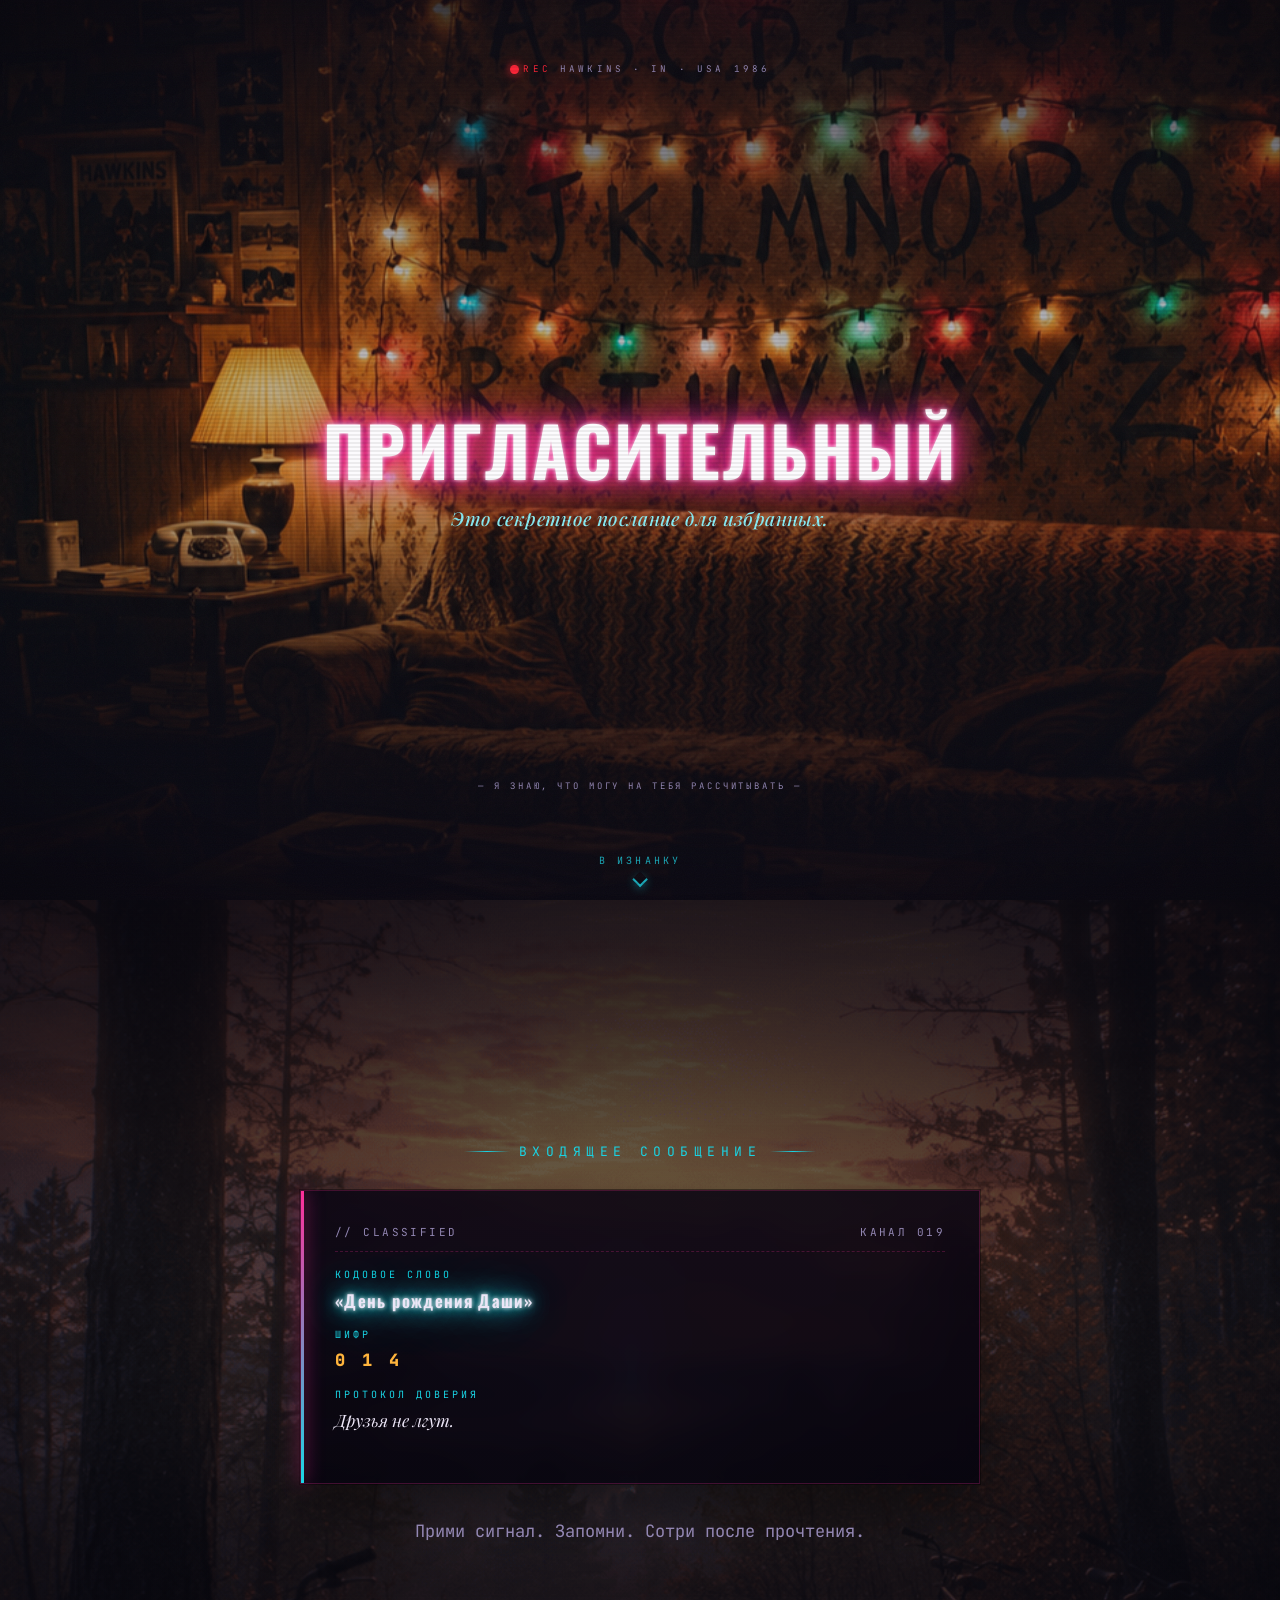
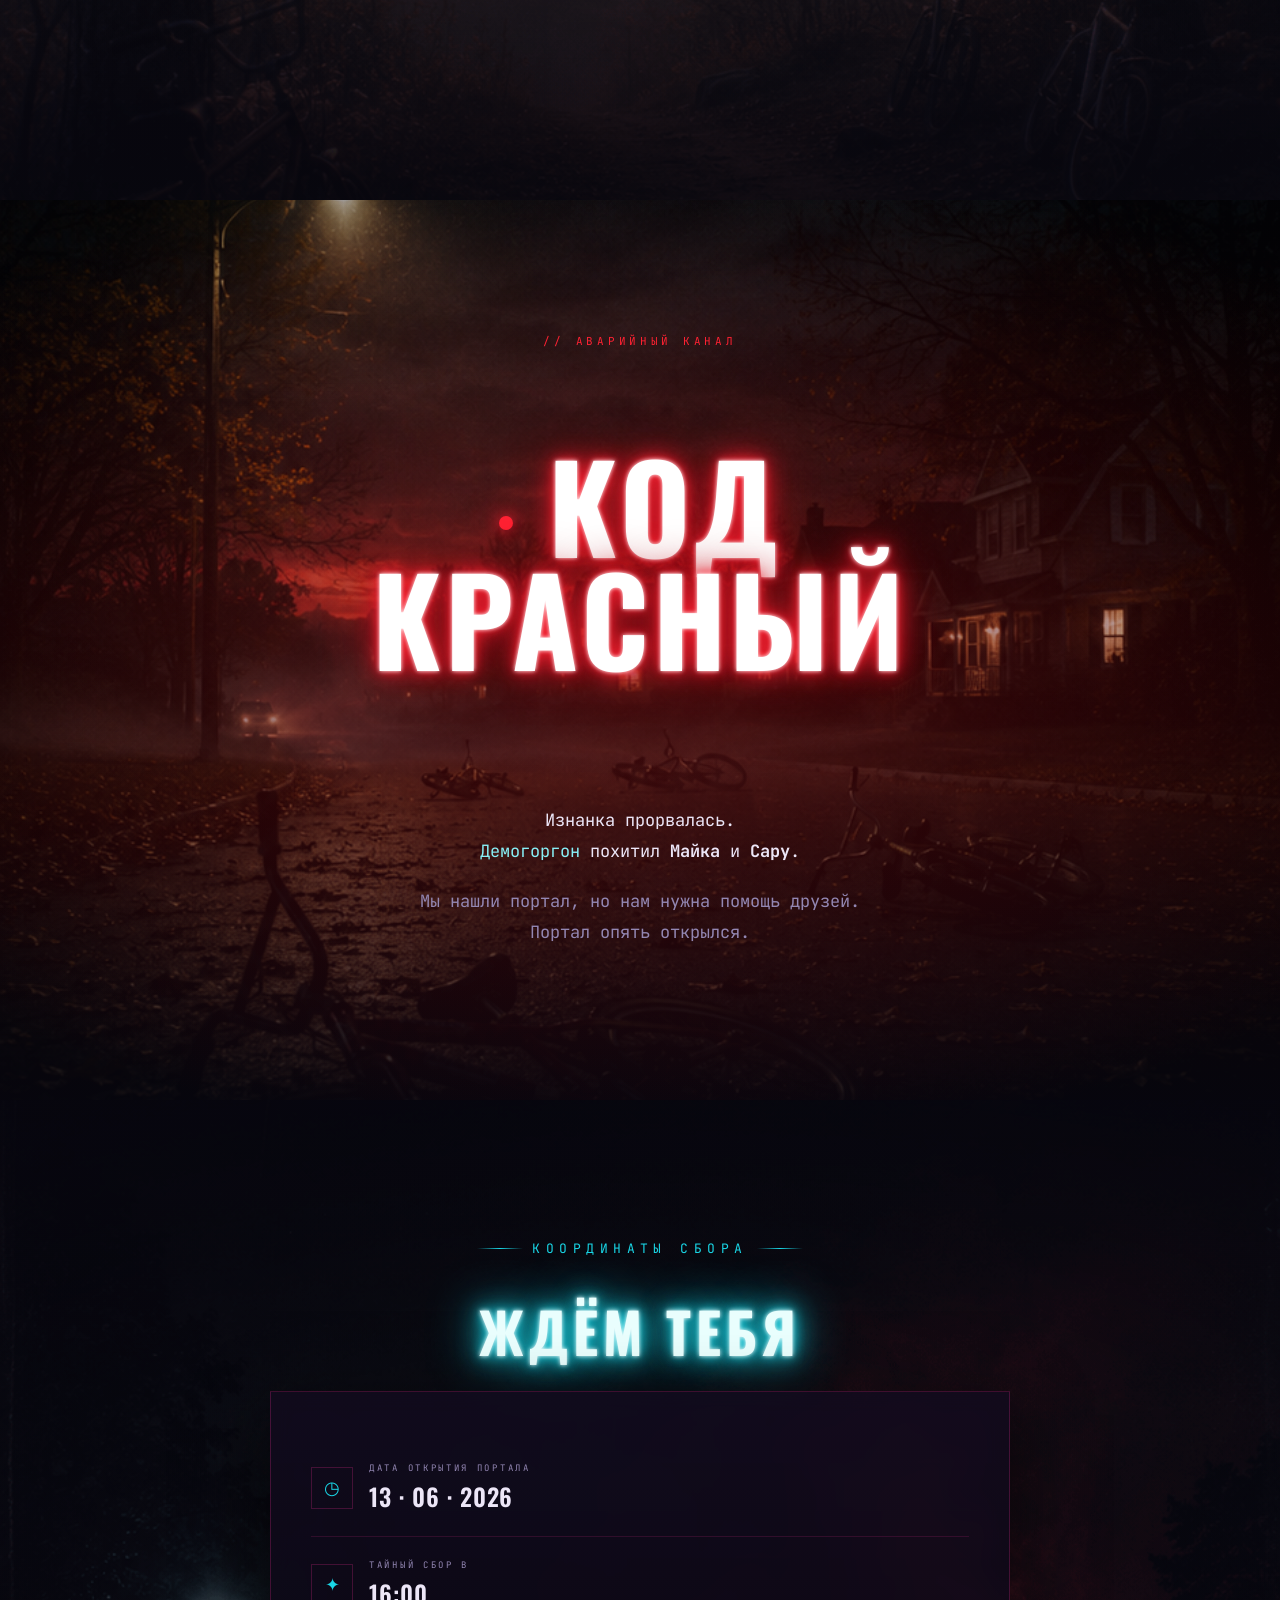
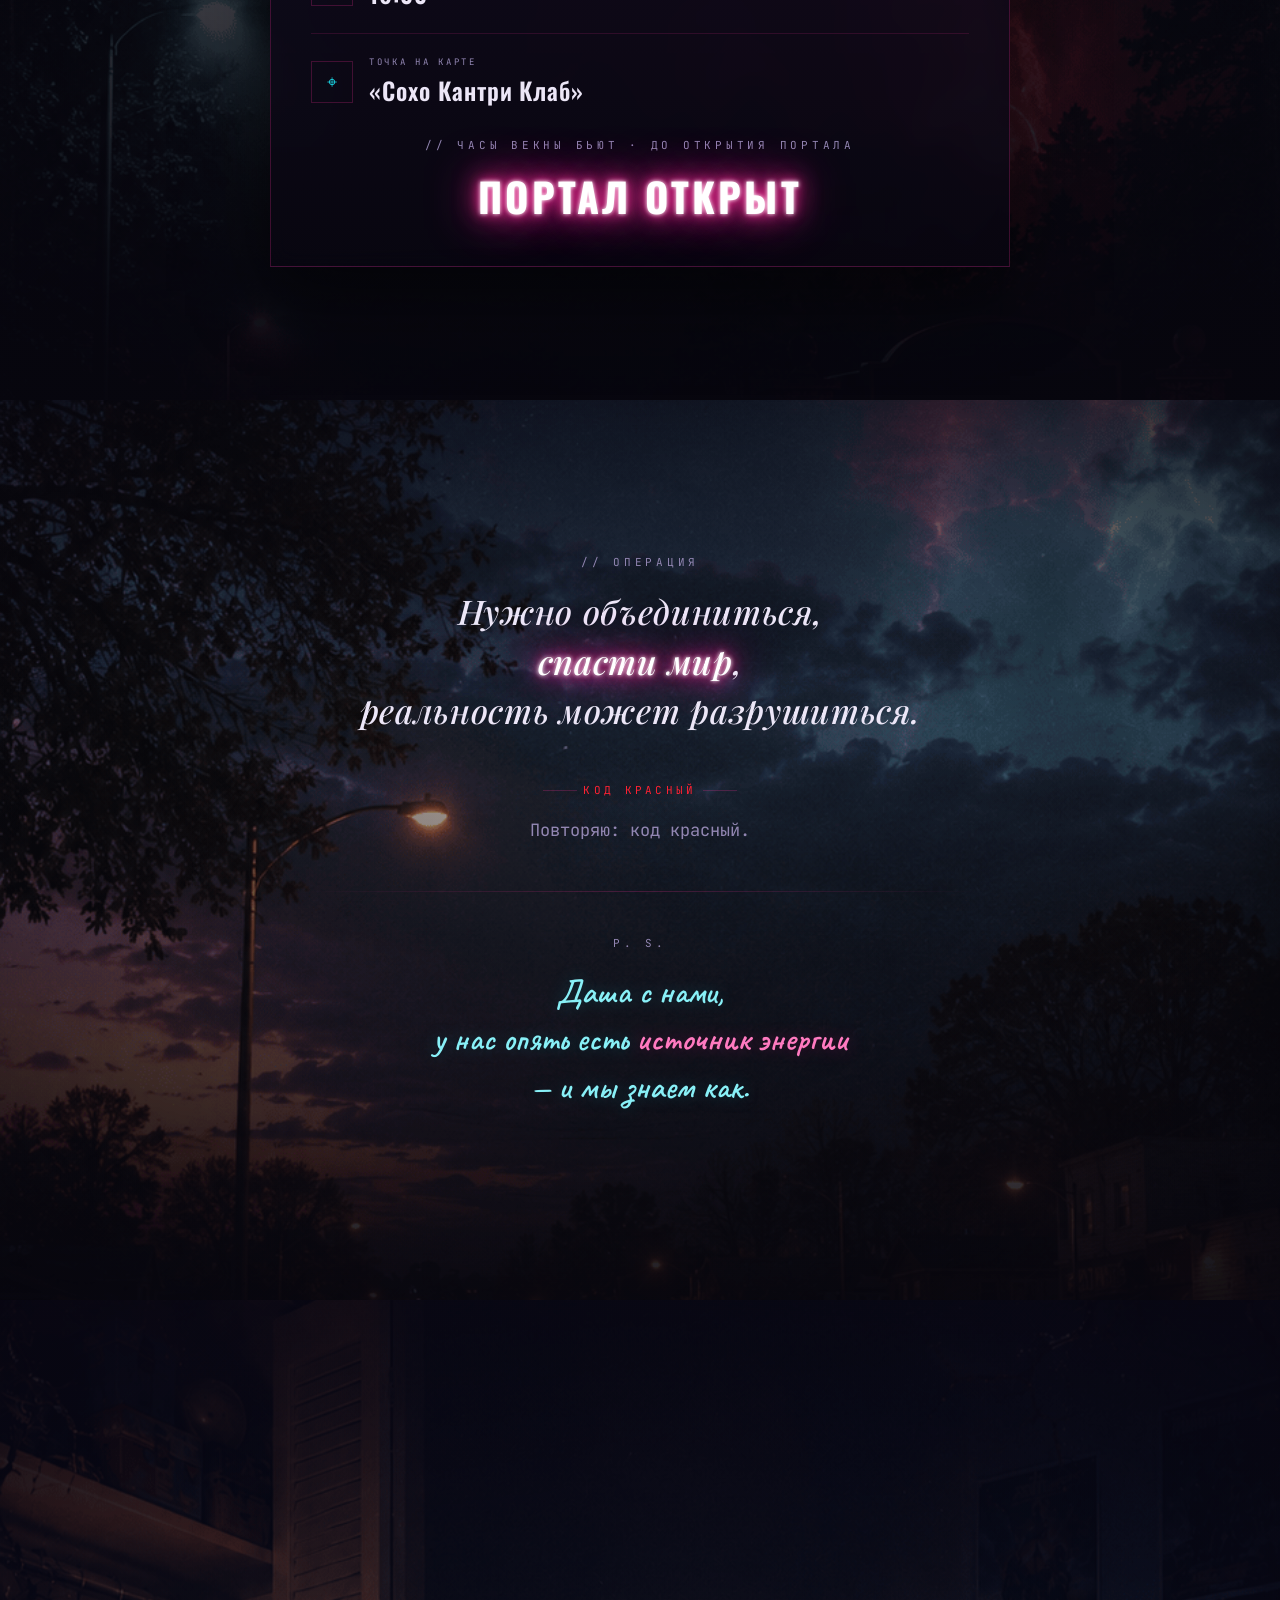
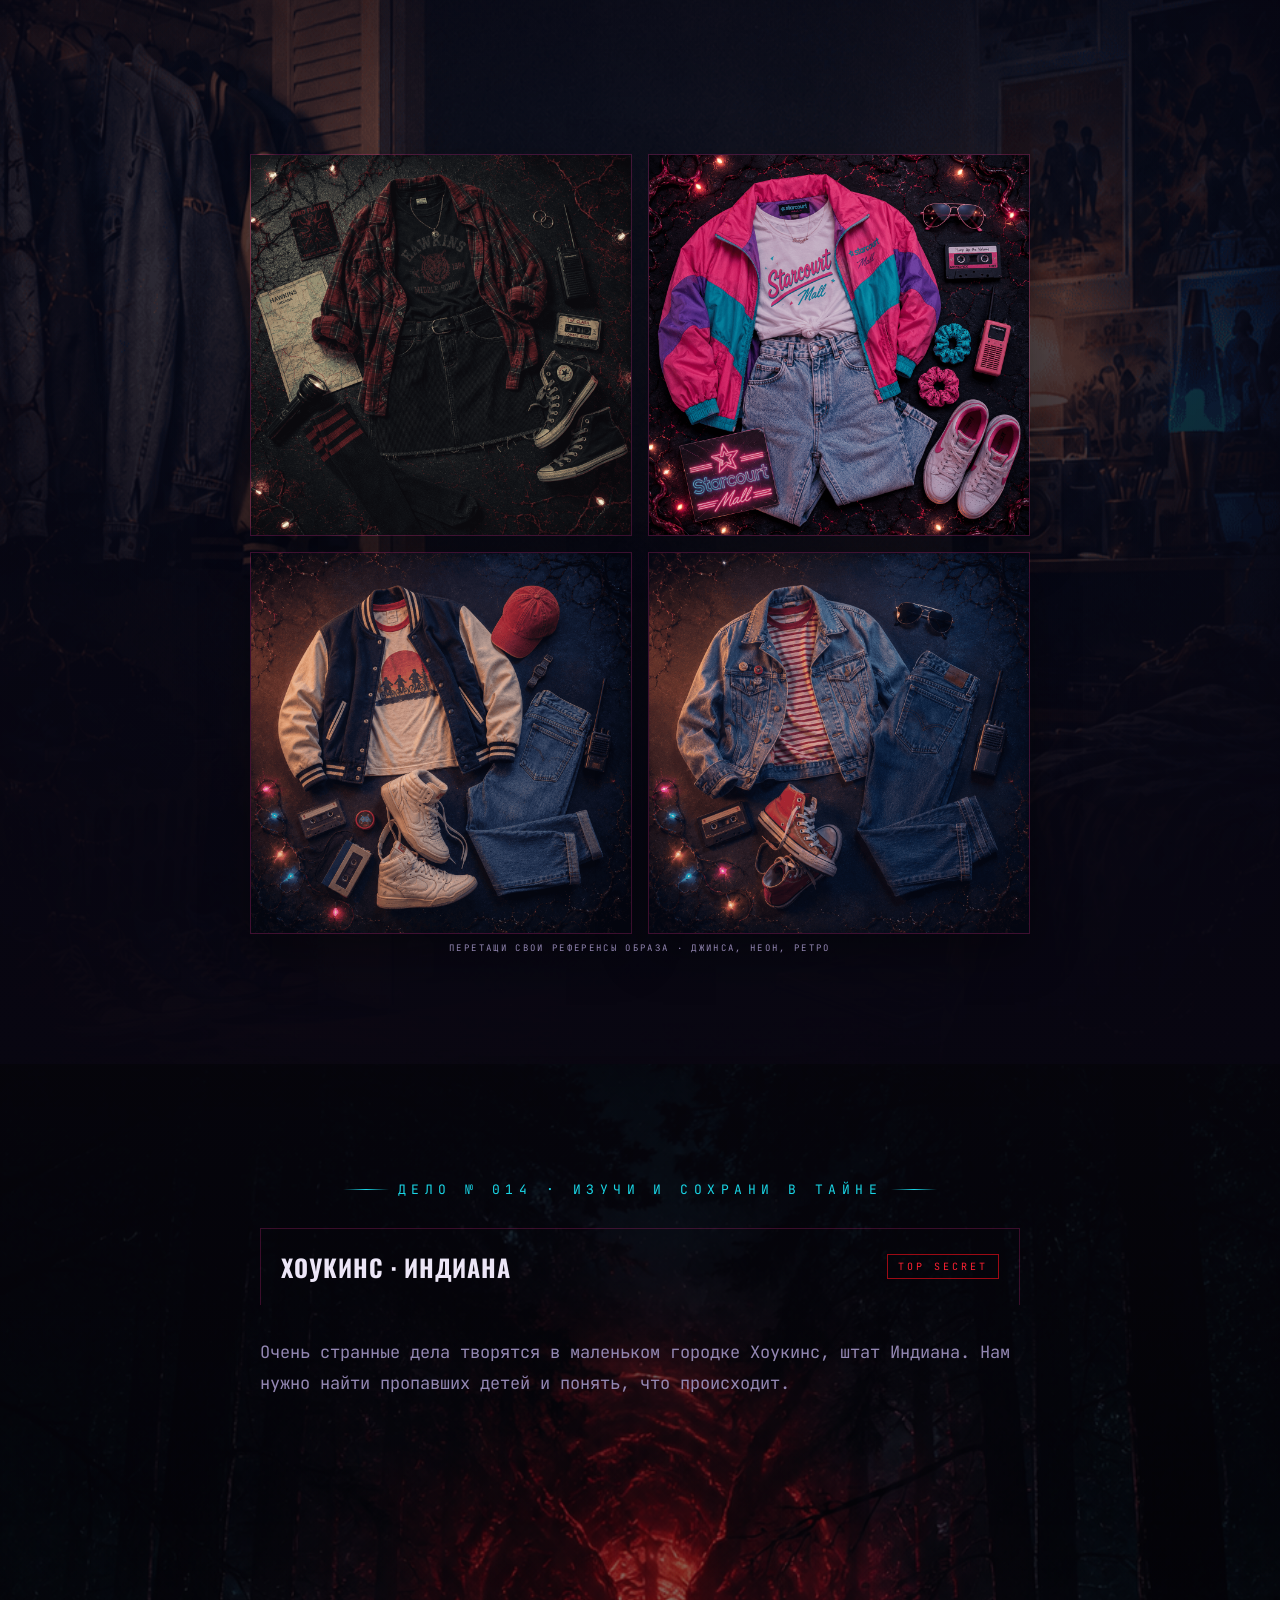
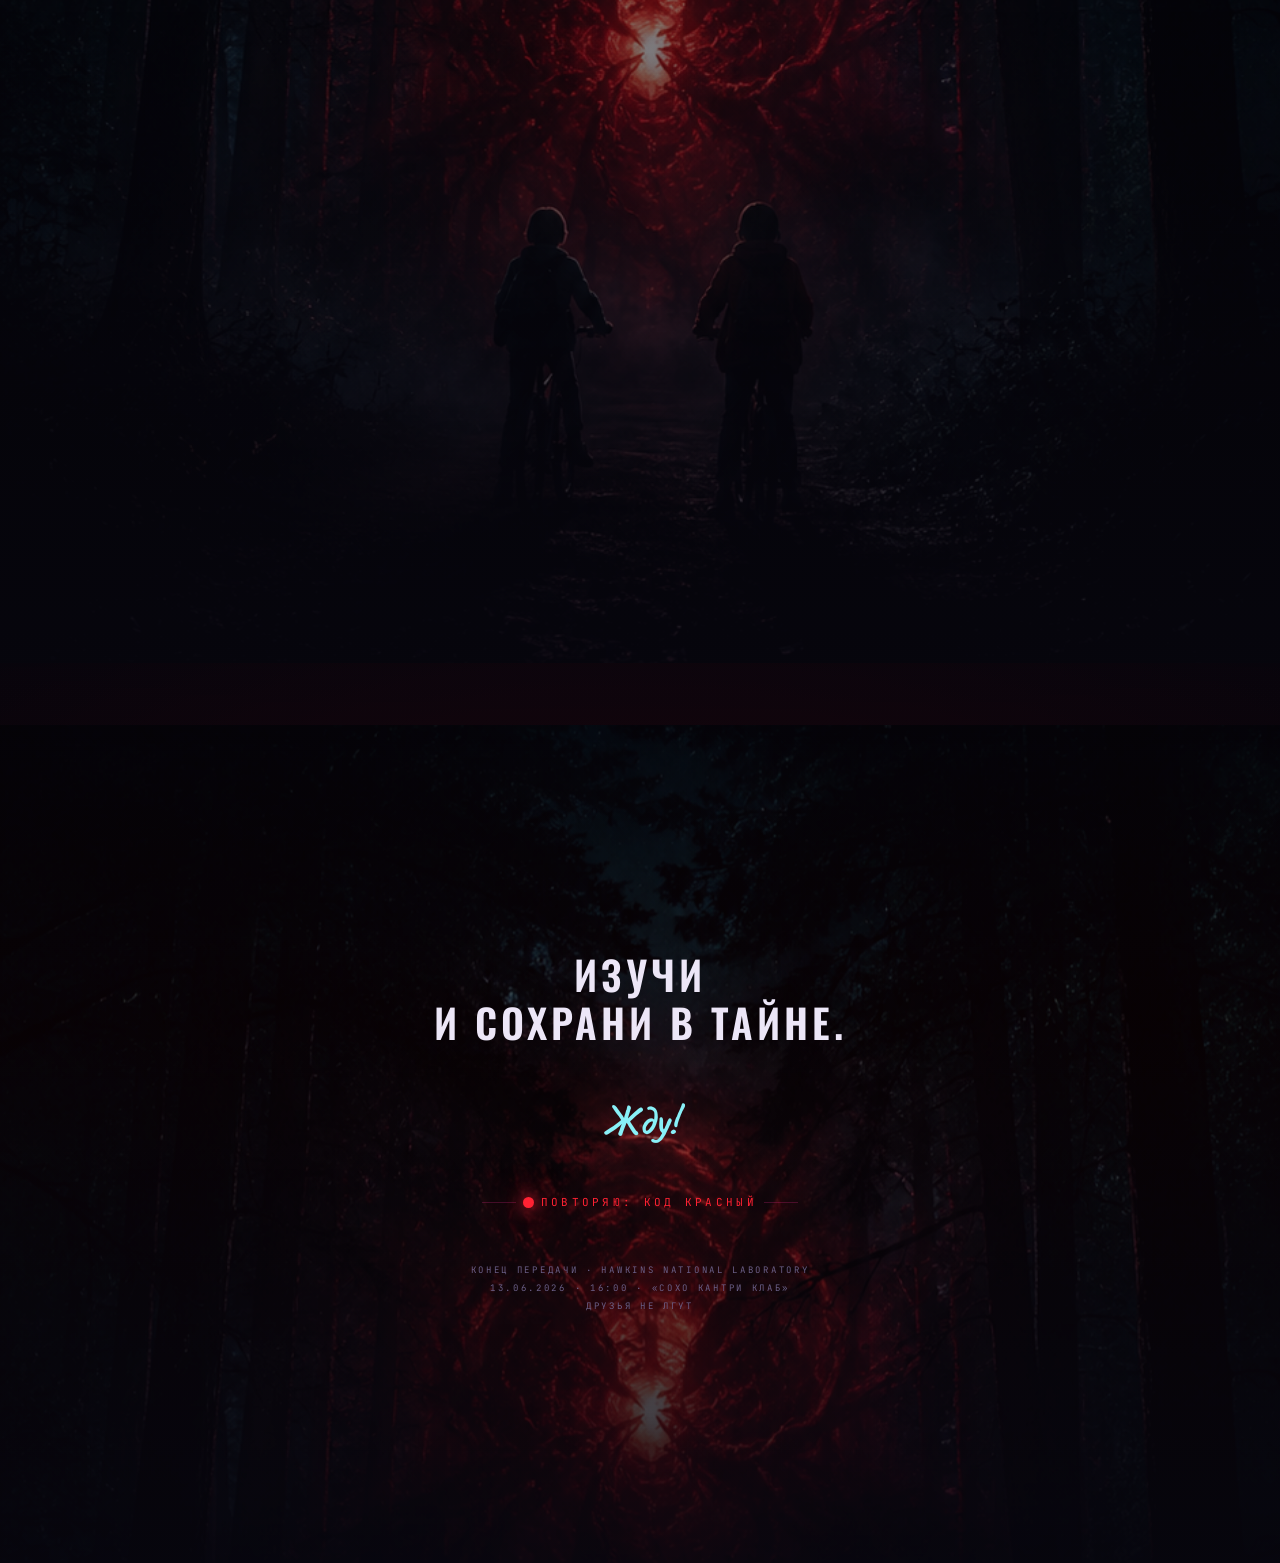
==== invite.html @ 2bbed1f3 "Initial landing page" ====
<!DOCTYPE html>
<html lang="ru">
<head>
<meta charset="UTF-8">
<meta name="viewport" content="width=device-width, initial-scale=1.0, viewport-fit=cover">
<title>ПРИГЛАСИТЕЛЬНЫЙ — Секретное послание</title>
<link rel="stylesheet" href="invite.css">
</head>
<body>

<!-- fixed atmosphere overlays -->
<div class="fx fx-grain"></div>
<div class="fx fx-scan"></div>
<div class="fx fx-flicker"></div>
<div class="fx fx-vignette"></div>
<div class="fx-track"></div>

<main>

  <!-- ============ SCENE 1 — HERO · стена Джойс ============ -->
  <section class="scene" id="hero" data-screen-label="01 · Hero">
    <div class="scene-bg">
      <img src="img/bg-joyce.png?v=20260606-1924" alt="" aria-hidden="true" loading="eager">
    </div>
    <div class="scene-overlay ov-warm"></div>

    <div class="scene-inner">
      <div class="hero-stamp reveal blur">
        <span class="rec"><span class="dot"></span>REC</span>
        <span>HAWKINS · IN · USA</span>
        <span>1986</span>
      </div>

      <div class="spacer"></div>
      <div class="spacer"></div>

      <h1 class="hero-title neon-pink glitch flick-slow reveal d1" data-text="ПРИГЛАСИТЕЛЬНЫЙ">ПРИГЛАСИТЕЛЬНЫЙ</h1>
      <p class="hero-sub reveal d2">Это секретное послание для&nbsp;избранных.</p>
      <p class="hero-meta reveal d3">— Я знаю, что могу на тебя рассчитывать —</p>
    </div>

    <div class="scroll-cue reveal d4">
      <span>В ИЗНАНКУ</span>
      <span class="chev"></span>
    </div>
  </section>


  <!-- ============ SCENE 2 — ПЕРЕДАЧА · рация ============ -->
  <section class="scene scene-compact" id="transmission" data-screen-label="02 · Передача">
    <div class="scene-bg">
      <img src="img/bg-radio.png?v=20260606-1930" alt="" aria-hidden="true" loading="lazy">
    </div>
    <div class="scene-overlay ov-dark"></div>

    <div class="scene-inner">
      <div class="eyebrow reveal">ВХОДЯЩЕЕ СООБЩЕНИЕ</div>
      <div class="spacer"></div>
      <div class="tcard reveal blur d1">
        <div class="row">
          <span>// CLASSIFIED</span>
          <span>КАНАЛ&nbsp;019</span>
        </div>
        <div class="field">
          <div class="ftitle">Кодовое слово</div>
          <div class="fval codeword neon-cyan">«День рождения Даши»</div>
        </div>
        <div class="field">
          <div class="ftitle">Шифр</div>
          <div class="fval"><span class="cipher">0&nbsp;1&nbsp;4</span></div>
        </div>
        <div class="field">
          <div class="ftitle">Протокол доверия</div>
          <div class="fval font-serif" style="font-style:italic">Друзья не лгут.</div>
        </div>
      </div>
      <p class="lede dim mt-m reveal d2">Прими сигнал. Запомни. Сотри после прочтения.</p>
    </div>
  </section>


  <!-- ============ SCENE 3 — КОД КРАСНЫЙ · брошенные велики ============ -->
  <section class="scene" id="codered" data-screen-label="03 · Код красный">
    <div class="scene-bg">
      <img src="img/bg-bikes.png?v=20260606-1924" alt="" aria-hidden="true" loading="lazy" style="object-position:center 55%">
    </div>
    <div class="scene-overlay ov-red"></div>
    <div class="red-pulse-veil"></div>
    <div class="alert-bars"></div>

    <div class="scene-inner">
      <div class="label reveal" style="color:var(--red)">// АВАРИЙНЫЙ КАНАЛ</div>
      <h2 class="code-red-title neon-red glitch reveal d1" data-text="КОД КРАСНЫЙ">
        <span class="siren"></span> КОД<br>КРАСНЫЙ
      </h2>
      <p class="lede mt-m reveal d2">
        Изнанка прорвалась.<br>
        <span style="color:var(--cyan-soft)">Демогоргон</span> похитил <strong>Майка</strong> и <strong>Сару</strong>.
      </p>
      <p class="lede dim mt-s reveal d3">
        Мы нашли портал, но&nbsp;нам нужна помощь друзей.<br>
        Портал опять открылся.
      </p>
    </div>
  </section>


  <!-- ============ SCENE 4 — КООРДИНАТЫ + ТАЙМЕР ============ -->
  <section class="scene scene-compact" id="invite" data-screen-label="04 · Детали">
    <div class="scene-bg">
      <img src="img/bg-invite.png?v=20260606-1924" alt="" aria-hidden="true" loading="lazy">
    </div>
    <div class="scene-overlay"></div>

    <div class="scene-inner">
      <div class="eyebrow reveal">КООРДИНАТЫ СБОРА</div>
      <div class="spacer"></div>
      <h2 class="hero-title neon-cyan reveal d1" style="font-size:clamp(26px,8vw,56px)">ЖДЁМ ТЕБЯ</h2>

      <div class="invite-card reveal blur d2 mt-m">
        <div class="detail-grid">
          <div class="detail">
            <div class="icn">◷</div>
            <div>
              <div class="dt-label">Дата открытия портала</div>
              <div class="dt-val">13 · 06 · 2026</div>
            </div>
          </div>
          <div class="detail">
            <div class="icn">✦</div>
            <div>
              <div class="dt-label">Тайный сбор в</div>
              <div class="dt-val">16:00</div>
            </div>
          </div>
          <div class="detail">
            <div class="icn">⌖</div>
            <div>
              <div class="dt-label">Точка на карте</div>
              <div class="dt-val">«Сохо Кантри Клаб»</div>
            </div>
          </div>
        </div>

        <div class="label reveal d3" style="margin-bottom:14px">// ЧАСЫ ВЕКНЫ БЬЮТ · ДО ОТКРЫТИЯ ПОРТАЛА</div>
        <div class="countdown" id="countdown" aria-label="обратный отсчёт">
          <div class="cd-unit"><span class="cd-num" id="cd-d">00</span><span class="cd-label">дней</span></div>
          <div class="cd-unit"><span class="cd-num" id="cd-h">00</span><span class="cd-label">часов</span></div>
          <div class="cd-unit"><span class="cd-num" id="cd-m">00</span><span class="cd-label">минут</span></div>
          <div class="cd-unit"><span class="cd-num" id="cd-s">00</span><span class="cd-label">секунд</span></div>
        </div>
      </div>

    </div>
  </section>


  <!-- ============ SCENE 5 — МИССИЯ + P.S. · портал ============ -->
  <section class="scene" id="mission" data-screen-label="05 · Миссия">
    <div class="scene-bg">
      <img src="img/bg-mission.png?v=20260606-1924" alt="" aria-hidden="true" loading="lazy">
    </div>
    <div class="scene-overlay ov-portal"></div>

    <div class="scene-inner">
      <div class="label reveal">// ОПЕРАЦИЯ</div>
      <p class="hero-sub font-serif reveal d1 mt-s" style="color:var(--ink); font-size:clamp(22px,6.4vw,34px); line-height:1.45">
        Нужно объединиться,<br>
        <span class="neon-pink">спасти мир</span>,<br>
        реальность может разрушиться.
      </p>
      <div class="tick mt-l reveal d2" style="color:var(--red)">КОД КРАСНЫЙ</div>
      <p class="lede dim mt-s reveal d3">Повторяю: код красный.</p>

      <div class="divline reveal d3"></div>

      <div class="label reveal d4 mt-m">P. S.</div>
      <p class="note reveal blur d4 mt-s">
        Даша с нами,<br>
        у нас опять есть <span class="pink">источник энергии</span><br>
        — и мы знаем как.
      </p>
    </div>
  </section>


  <!-- ============ SCENE 6 — ДРЕСС-КОД ============ -->
  <section class="scene scene-compact" id="dresscode" data-screen-label="06 · Дресс-код">
    <div class="scene-bg">
      <img src="img/bg-dresscode.png?v=20260606-1924" alt="" aria-hidden="true" loading="lazy">
    </div>
    <div class="scene-overlay"></div>

    <div class="scene-inner">
      <div class="eyebrow reveal">DRESS CODE · ПРОТОКОЛ МАСКИРОВКИ</div>
      <div class="spacer"></div>
      <h2 class="hero-title neon-pink reveal d1" style="font-size:clamp(30px,10vw,68px)"><span class="nowrap">80-е</span> USA</h2>
      <p class="lede dim mt-m reveal d2">
        Чтобы проникнуть в Изнанку городка <span style="color:var(--cyan-soft)">Хоукинс</span>,
        штат Индиана, незамеченным — нужно соблюсти дресс-код:
        <strong style="color:var(--ink)"><span class="nowrap">Америка 80-х</span></strong>.
      </p>
      <p class="lede dim mt-s reveal d3">Погружаю тебя в контекст заранее.<br>На месте не будет времени. <span class="font-serif" style="font-style:italic; color:var(--amber)">Часы Векны бьют.</span></p>

      <div class="dress-grid reveal d4">
        <img class="dress-img" src="img/dress1.png?v=20260606-1952" alt="Референс дресс-кода 80-х">
        <img class="dress-img" src="img/dress2.png?v=20260606-1952" alt="Референс дресс-кода 80-х">
        <img class="dress-img" src="img/dress3.png?v=20260606-1952" alt="Референс дресс-кода 80-х">
        <img class="dress-img" src="img/dress4.png?v=20260606-1952" alt="Референс дресс-кода 80-х">
      </div>
      <div class="slot-cap reveal d4">перетащи свои референсы образа · джинса, неон, ретро</div>
    </div>
  </section>


  <!-- ============ SCENE 7 — ДОСЬЕ · портал ============ -->
  <section class="scene scene-compact" id="casefile" data-screen-label="07 · Досье">
    <div class="scene-bg">
      <img src="img/bg-portal.png?v=20260606-1924" alt="" aria-hidden="true" loading="lazy" style="object-position:center 70%">
    </div>
    <div class="scene-overlay ov-dark"></div>

    <div class="scene-inner" style="max-width:760px">
      <div class="eyebrow reveal">ДЕЛО № 014 · ИЗУЧИ И СОХРАНИ В ТАЙНЕ</div>
      <div class="spacer"></div>

      <div class="file-head reveal blur d1">
        <span class="font-display" style="font-weight:700; font-size:clamp(16px,5vw,24px); letter-spacing:.04em; text-transform:uppercase">Хоукинс · Индиана</span>
        <span class="tag">TOP SECRET</span>
      </div>

      <p class="lede dim mt-m reveal d1" style="text-align:left">
        Очень странные дела творятся в маленьком городке Хоукинс, штат Индиана.
        Нам нужно найти пропавших детей и понять, что происходит.
      </p>

      <div class="spacer"></div>

      <div class="evidence reveal d2">
        <div class="ev">
          <div class="num">01</div>
          <div>
            <div class="ev-title">Пропавшие дети</div>
            <div class="ev-body">Двое детей не пришли вчера утром в школу. Полиция начала расследование, но пока нашли только их <span class="hl">велосипеды</span> и <span class="hl">кепку Сары</span> в лесу.</div>
          </div>
        </div>
        <div class="ev">
          <div class="num">02</div>
          <div>
            <div class="ev-title">Странная слизь</div>
            <div class="ev-body">Небольшие пятна странной слизи обнаружены в <span class="hl">школьном спортзале</span> и <span class="hl">доме Уилла</span>.</div>
          </div>
        </div>
        <div class="ev">
          <div class="num">03</div>
          <div>
            <div class="ev-title">Исчезают химикаты</div>
            <div class="ev-body">Жители звонят в газету: пропадают пестициды, моющие средства, керосин. Видели, как их поедают крысы. <span class="q">Крысы поедают яд?</span></div>
          </div>
        </div>
        <div class="ev">
          <div class="num">04</div>
          <div>
            <div class="ev-title">Сбои электричества</div>
            <div class="ev-body">По всему городу — масштабные, необъяснимые <span class="hl">отключения и скачки энергии</span>.</div>
          </div>
        </div>
        <div class="ev">
          <div class="num">05</div>
          <div>
            <div class="ev-title">Радиоперехват</div>
            <div class="ev-body">Дастин перехватил радиосигнал на <span class="hl">русском языке</span>, предназначавшийся для секретной советской лаборатории. <span class="q">Тайный шифр? Заговор правительства? Работа спецслужб?</span></div>
          </div>
        </div>
      </div>

    </div>
  </section>


  <!-- ============ SCENE 8 — ФИНАЛ · портал ============ -->
  <section class="scene" id="finale" data-screen-label="08 · Финал">
    <div class="scene-bg">
      <img src="img/bg-portal.png?v=20260606-1924" alt="" aria-hidden="true" loading="lazy" style="object-position:center 40%">
    </div>
    <div class="scene-overlay" style="background:linear-gradient(180deg, rgba(7,6,14,.55) 0%, rgba(22,4,8,.35) 40%, rgba(7,6,14,.92) 100%)"></div>

    <div class="scene-inner">
      <p class="final-line reveal blur">Изучи<br>и сохрани в тайне.</p>
      <p class="signoff reveal d2 mt-l">Жду!</p>
      <div class="tick mt-l reveal d3" style="color:var(--red)">
        <span class="siren" style="width:11px;height:11px"></span> ПОВТОРЯЮ: КОД КРАСНЫЙ
      </div>
      <div class="footer-id reveal d4">
        КОНЕЦ ПЕРЕДАЧИ · HAWKINS NATIONAL LABORATORY<br>
        13.06.2026 · 16:00 · «СОХО КАНТРИ КЛАБ»<br>
        ДРУЗЬЯ НЕ ЛГУТ
      </div>
    </div>
  </section>

</main>

<script src="image-slot.js"></script>
<script src="invite.js"></script>
</body>
</html>
---- invite.css ----
/* ============================================================
   ПРИГЛАСИТЕЛЬНЫЙ — «День рождения Даши»
   Очень странные дела / 80s USA / VHS synthwave
   ============================================================ */

@import url('https://fonts.googleapis.com/css2?family=Oswald:wght@300;400;500;600;700&family=Playfair+Display:ital,wght@0,500;0,700;0,900;1,500;1,700;1,900&family=JetBrains+Mono:wght@400;500;700;800&family=Caveat:wght@400;600;700&display=swap');

:root{
  --bg:        #07060e;
  --bg-2:      #0c0a1b;
  --bg-3:      #110b22;
  --ink:       #ece6f7;
  --muted:     #9387b3;
  --muted-2:   #6b6088;

  --pink:      #ff2e9a;
  --pink-soft: #ff7ac0;
  --cyan:      #1ad6e6;
  --cyan-soft: #88f0f7;
  --red:       #ff2233;
  --red-deep:  #9c0a14;
  --amber:     #ffb43c;

  --edge:      rgba(255,46,154,.22);
}

*{ box-sizing:border-box; }
html{ -webkit-text-size-adjust:100%; }

html, body{ margin:0; padding:0; background:var(--bg); }

body{
  color:var(--ink);
  font-family:'JetBrains Mono', ui-monospace, monospace;
  overflow-x:hidden;
  position:relative;
  /* subtle vertical scene gradient */
  background:
    radial-gradient(120% 70% at 50% -10%, #1a0e2e 0%, transparent 55%),
    radial-gradient(120% 80% at 50% 110%, #160a1f 0%, transparent 55%),
    var(--bg);
}

/* ----- screen-fixed atmosphere overlays ----- */
.fx{
  position:fixed; inset:0; pointer-events:none; z-index:90;
}
/* scanlines */
.fx-scan{
  background:repeating-linear-gradient(
    to bottom,
    rgba(0,0,0,0) 0px,
    rgba(0,0,0,0) 2px,
    rgba(0,0,0,.22) 3px,
    rgba(0,0,0,0) 4px);
  mix-blend-mode:multiply;
  opacity:.55;
  animation:scanDrift 8s linear infinite;
}
@keyframes scanDrift{ from{background-position:0 0;} to{background-position:0 100px;} }

/* film grain via fractal noise */
.fx-grain{
  background-image:url("data:image/svg+xml,%3Csvg xmlns='http://www.w3.org/2000/svg' width='160' height='160'%3E%3Cfilter id='n'%3E%3CfeTurbulence type='fractalNoise' baseFrequency='0.9' numOctaves='2' stitchTiles='stitch'/%3E%3C/filter%3E%3Crect width='100%25' height='100%25' filter='url(%23n)' opacity='0.45'/%3E%3C/svg%3E");
  opacity:.07; mix-blend-mode:screen;
  animation:grainShift .4s steps(2) infinite;
}
@keyframes grainShift{
  0%{transform:translate(0,0)} 25%{transform:translate(-3%,2%)}
  50%{transform:translate(2%,-2%)} 75%{transform:translate(-2%,-1%)}
  100%{transform:translate(1%,2%)}
}

/* vignette + crt curvature feel */
.fx-vignette{
  background:radial-gradient(115% 95% at 50% 50%, transparent 52%, rgba(0,0,0,.62) 100%);
}
/* crt flicker */
.fx-flicker{
  background:rgba(120,90,160,.025);
  animation:flicker 5.5s steps(60) infinite;
}
@keyframes flicker{
  0%,100%{opacity:.5} 8%{opacity:.2} 9%{opacity:.7} 12%{opacity:.3}
  40%{opacity:.55} 41%{opacity:.85} 42%{opacity:.4} 70%{opacity:.6} 71%{opacity:.25}
}
/* tracking distortion bar sweeping up */
.fx-track{
  position:fixed; left:0; right:0; height:70px; z-index:91; pointer-events:none;
  background:linear-gradient(to bottom,
     transparent, rgba(255,255,255,.05) 35%, rgba(255,46,154,.06) 50%, rgba(255,255,255,.05) 65%, transparent);
  filter:blur(1px); mix-blend-mode:screen; opacity:.0;
  animation:track 9s linear infinite;
}
@keyframes track{
  0%{ top:105%; opacity:0 }
  3%{ opacity:.9 }
  18%{ top:-10%; opacity:.6 }
  19%,100%{ opacity:0; top:-10% }
}

@media (prefers-reduced-motion: reduce){
  .fx-scan,.fx-grain,.fx-flicker,.fx-track{ animation:none; }
  .fx-track{ display:none; }
}

/* ============================================================
   TYPOGRAPHY HELPERS
   ============================================================ */
.font-display{ font-family:'Oswald', sans-serif; }
.font-serif{ font-family:'Playfair Display', serif; }
.font-mono{ font-family:'JetBrains Mono', monospace; }
.font-hand{ font-family:'Caveat', cursive; }

.neon-pink{ color:#fff; text-shadow:0 0 4px #fff, 0 0 12px var(--pink), 0 0 26px var(--pink), 0 0 52px var(--pink); }
.neon-cyan{ color:#eafffe; text-shadow:0 0 4px #fff, 0 0 12px var(--cyan), 0 0 26px var(--cyan), 0 0 52px var(--cyan); }
.neon-red{  color:#fff; text-shadow:0 0 4px #fff, 0 0 10px var(--red), 0 0 24px var(--red), 0 0 48px var(--red-deep); }
.neon-amber{ color:#fff; text-shadow:0 0 4px #fff, 0 0 12px var(--amber), 0 0 26px var(--amber); }

.flick-slow{ animation:neonFlick 6s infinite; }
@keyframes neonFlick{
  0%,19%,21%,23%,80%,100%{ opacity:1 }
  20%,22%{ opacity:.35 } 81%{ opacity:.6 }
}

/* ============================================================
   LAYOUT — cinematic scenes
   ============================================================ */
main{ position:relative; z-index:1; }

.scene{
  position:relative;
  min-height:100svh;
  display:flex; flex-direction:column; justify-content:center; align-items:center;
  text-align:center;
  padding:clamp(34px,9vw,90px) clamp(20px,6vw,80px);
  overflow:hidden;
}
/* compact scenes — content-height only, no forced full-screen */
.scene-compact{
  min-height:auto;
  padding-top:clamp(64px,16vw,110px);
  padding-bottom:clamp(64px,16vw,110px);
}
.scene-inner{ width:100%; max-width:680px; margin:0 auto; }

/* ---- photo backgrounds ---- */
.scene-bg{
  position:absolute; inset:0; z-index:0; overflow:hidden;
}
.scene-bg img{
  width:100%; height:100%; object-fit:cover; object-position:center 35%;
  will-change:transform; display:block;
}
.scene-overlay{
  position:absolute; inset:0; z-index:1; pointer-events:none;
}
/* content above bg */
.scene > .scene-inner,
.scene > .scroll-cue,
.scene > .alert-bars{
  position:relative; z-index:2;
}
/* overlay flavours */
.ov-warm{
  background:linear-gradient(180deg,
    rgba(0,0,0,.72) 0%,
    rgba(0,0,0,.14) 22%,
    rgba(7,6,14,.52) 62%,
    rgba(7,6,14,.97) 100%);
}
.ov-dark{
  background:linear-gradient(180deg,
    rgba(7,6,14,.78) 0%,
    rgba(7,6,14,.48) 42%,
    rgba(7,6,14,.88) 100%);
}
.ov-red{
  background:linear-gradient(180deg,
    rgba(7,6,14,.38) 0%,
    rgba(18,4,6,.18) 32%,
    rgba(22,5,7,.52) 68%,
    rgba(7,6,14,.92) 100%);
}
.ov-portal{
  background:linear-gradient(180deg,
    rgba(7,6,14,.62) 0%,
    rgba(7,6,14,.22) 28%,
    rgba(7,6,14,.72) 100%);
}

.eyebrow{
  font-family:'JetBrains Mono', monospace;
  font-size:clamp(10px,3vw,13px);
  letter-spacing:.42em; text-transform:uppercase;
  color:var(--cyan); opacity:.85;
  display:inline-flex; align-items:center; gap:.7em;
}
.eyebrow::before, .eyebrow::after{
  content:""; width:clamp(16px,8vw,46px); height:1px;
  background:linear-gradient(to right, transparent, var(--cyan), transparent);
}

.label{
  font-family:'JetBrains Mono', monospace;
  font-size:clamp(9px,2.8vw,11px);
  letter-spacing:.34em; text-transform:uppercase; color:var(--muted);
}

.lede{
  font-family:'JetBrains Mono', monospace;
  font-size:clamp(14px,4vw,17px);
  line-height:1.85; color:var(--ink);
}
.dim{ color:var(--muted); }

/* divider tick */
.tick{ display:flex; align-items:center; justify-content:center; gap:.6em; color:var(--muted-2); font-size:11px; letter-spacing:.3em; }
.tick::before, .tick::after{ content:""; width:34px; height:1px; background:var(--edge); }
/* thin divider line */
.divline{ width:100%; height:1px; background:linear-gradient(to right, transparent, var(--edge), transparent); margin:clamp(28px,7vw,44px) 0; }

/* ============================================================
   SCROLL REVEAL
   ============================================================ */
.reveal{ opacity:0; transform:translateY(34px); transition:opacity 1s ease, transform 1.2s cubic-bezier(.16,.84,.3,1); }
.reveal.in{ opacity:1; transform:none; }
.reveal.blur{ filter:blur(14px); transition:opacity 1.1s ease, transform 1.2s cubic-bezier(.16,.84,.3,1), filter 1.1s ease; }
.reveal.blur.in{ filter:blur(0); }
.d1{ transition-delay:.12s } .d2{ transition-delay:.26s } .d3{ transition-delay:.42s }
.d4{ transition-delay:.58s } .d5{ transition-delay:.74s } .d6{ transition-delay:.9s }
@media (prefers-reduced-motion: reduce){
  .reveal{ opacity:1 !important; transform:none !important; filter:none !important; }
}

/* ============================================================
   GLITCH TEXT
   ============================================================ */
.glitch{ position:relative; display:inline-block; }
.glitch[data-text]::before,
.glitch[data-text]::after{
  content:attr(data-text); position:absolute; inset:0; pointer-events:none;
  clip-path:inset(0 0 0 0);
}
.glitch[data-text]::before{ color:var(--cyan); transform:translate(-2px,0); opacity:.0; mix-blend-mode:screen; }
.glitch[data-text]::after{  color:var(--pink); transform:translate(2px,0);  opacity:.0; mix-blend-mode:screen; }
.glitch.go::before{ animation:gl-b 1.5s steps(2) 1; }
.glitch.go::after{  animation:gl-a 1.5s steps(2) 1; }
@keyframes gl-b{
  0%{opacity:.9; clip-path:inset(8% 0 80% 0); transform:translate(-5px,-2px)}
  30%{clip-path:inset(60% 0 12% 0); transform:translate(4px,2px)}
  60%{clip-path:inset(30% 0 50% 0); transform:translate(-3px,1px)}
  100%{opacity:0; transform:translate(0,0)}
}
@keyframes gl-a{
  0%{opacity:.9; clip-path:inset(70% 0 8% 0); transform:translate(5px,2px)}
  30%{clip-path:inset(20% 0 60% 0); transform:translate(-4px,-1px)}
  60%{clip-path:inset(46% 0 30% 0); transform:translate(3px,-2px)}
  100%{opacity:0; transform:translate(0,0)}
}

/* ============================================================
   SCENE 1 — HERO
   ============================================================ */
#hero{ min-height:100svh; gap:0; }
.hero-stamp{
  font-family:'JetBrains Mono', monospace; font-size:clamp(9px,2.8vw,11px);
  letter-spacing:.3em; color:var(--muted); text-transform:uppercase;
  display:flex; gap:1em; align-items:center; flex-wrap:wrap; justify-content:center;
}
.rec{ color:var(--red); display:inline-flex; align-items:center; gap:.5em; }
.rec .dot{ width:9px; height:9px; border-radius:50%; background:var(--red); box-shadow:0 0 10px var(--red); animation:blink 1.1s steps(1) infinite; }
@keyframes blink{ 50%{ opacity:.15 } }

.hero-title{
  font-family:'Oswald', sans-serif; font-weight:700;
  font-size:clamp(31px,10.2vw,104px); line-height:1.0;
  letter-spacing:.09em; text-transform:uppercase;
  margin:.28em 0 .12em; text-wrap:balance; overflow-wrap:break-word;
}
#hero .hero-title{
  white-space:nowrap;
  overflow-wrap:normal;
  word-break:normal;
  font-size:clamp(30px,7vw,118px);
  letter-spacing:.045em;
}
.hero-sub{
  font-family:'Playfair Display', serif; font-style:italic; font-weight:500;
  font-size:clamp(15px,4.6vw,24px); color:var(--cyan-soft);
  letter-spacing:.02em; line-height:1.5; opacity:.92;
}
.hero-meta{
  margin-top:clamp(22px,6vw,40px);
  font-family:'JetBrains Mono', monospace; font-size:clamp(10px,3vw,12px);
  letter-spacing:.26em; color:var(--muted); text-transform:uppercase;
}
.scroll-cue{
  position:absolute; bottom:clamp(18px,5vw,34px);
  left:0; right:0; margin:0 auto;
  display:flex; flex-direction:column; align-items:center; gap:7px;
  color:var(--cyan); font-family:'JetBrains Mono', monospace; font-size:10px;
  letter-spacing:.32em; opacity:.8; z-index:3; width:fit-content;
  width:-webkit-fit-content;
}
.scroll-cue .chev{ width:11px; height:11px; border-right:2px solid var(--cyan); border-bottom:2px solid var(--cyan); transform:rotate(45deg); animation:bob 1.7s ease-in-out infinite; box-shadow:2px 2px 8px rgba(26,214,230,.4); }
@keyframes bob{ 0%,100%{ transform:rotate(45deg) translate(0,0); opacity:.4 } 50%{ transform:rotate(45deg) translate(3px,3px); opacity:1 } }

/* ============================================================
   PORTAL
   ============================================================ */
.portal-wrap{ position:relative; width:clamp(190px,62vw,320px); height:clamp(190px,62vw,320px); margin:clamp(8px,4vw,18px) auto; }
.portal{
  position:absolute; inset:0; border-radius:50%;
  background:
    radial-gradient(circle at 50% 50%, #000 0 24%, transparent 25%),
    conic-gradient(from 0deg, #2a0030, #ff2e9a, #5a0a3a, #1ad6e6, #20003a, #ff2e9a, #2a0030);
  filter:blur(2px) saturate(1.2);
  animation:spin 14s linear infinite;
  mask:radial-gradient(circle at 50% 50%, transparent 0 22%, #000 32%, #000 92%, transparent 100%);
  -webkit-mask:radial-gradient(circle at 50% 50%, transparent 0 22%, #000 32%, #000 92%, transparent 100%);
}
.portal-core{
  position:absolute; inset:24%; border-radius:50%;
  background:radial-gradient(circle, #ff2e9a22 0%, #08060e 70%);
  box-shadow:inset 0 0 40px #ff2e9a55, 0 0 60px #ff2e9a33;
  animation:pulse 3.6s ease-in-out infinite;
}
.portal-glow{
  position:absolute; inset:-12%; border-radius:50%;
  background:radial-gradient(circle, rgba(255,46,154,.30), transparent 62%);
  filter:blur(14px); animation:pulse 3.6s ease-in-out infinite;
}
@keyframes spin{ to{ transform:rotate(360deg) } }
@keyframes pulse{ 0%,100%{ transform:scale(1); opacity:.92 } 50%{ transform:scale(1.06); opacity:1 } }
@media (prefers-reduced-motion: reduce){ .portal{ animation:none } .portal-core,.portal-glow{ animation:none } }

/* ============================================================
   TRANSMISSION CARD (dossier)
   ============================================================ */
.tcard{
  text-align:left; border:1px solid var(--edge);
  background:linear-gradient(180deg, rgba(20,12,34,.78), rgba(10,8,22,.78));
  padding:clamp(20px,5.5vw,34px); position:relative;
  box-shadow:0 0 0 1px rgba(0,0,0,.4), 0 24px 60px rgba(0,0,0,.5);
}
.tcard::before{
  content:""; position:absolute; left:0; top:0; bottom:0; width:3px;
  background:linear-gradient(var(--pink), var(--cyan)); box-shadow:0 0 18px var(--pink);
}
.tcard .row{ display:flex; justify-content:space-between; gap:14px; font-size:clamp(9px,2.6vw,11px); letter-spacing:.22em; color:var(--muted); text-transform:uppercase; border-bottom:1px dashed var(--edge); padding-bottom:12px; margin-bottom:16px; flex-wrap:wrap; }
.tcard .field{ margin:14px 0; }
.tcard .ftitle{ font-size:10px; letter-spacing:.3em; color:var(--cyan); text-transform:uppercase; margin-bottom:6px; }
.tcard .fval{ font-size:clamp(14px,3.8vw,17px); line-height:1.6; color:var(--ink); }
.codeword{ font-family:'Oswald',sans-serif; font-weight:600; letter-spacing:.08em; }
.cipher{ font-family:'JetBrains Mono',monospace; font-weight:800; color:var(--amber); letter-spacing:.2em; }

/* ============================================================
   CODE RED ALERT
   ============================================================ */
#codered{ background:#0a0408; }
.alert-bars{ position:absolute; inset:0; pointer-events:none; z-index:2;
  background:repeating-linear-gradient(45deg, rgba(255,34,51,.12) 0 30px, rgba(0,0,0,0) 30px 60px);
  opacity:.6; animation:barslide 1.6s linear infinite; mix-blend-mode:screen; }
@keyframes barslide{ to{ background-position:84px 0 } }
/* pulsing red veil on top of bikes photo */
.red-pulse-veil{
  position:absolute; inset:0; z-index:2; pointer-events:none;
  background:radial-gradient(120% 90% at 50% 50%, rgba(180,12,22,.32), transparent 62%);
  animation:redPulse 2.4s ease-in-out infinite;
}
@keyframes redPulse{ 0%,100%{ opacity:.7 } 50%{ opacity:1 } }
.code-red-title{
  font-family:'Oswald',sans-serif; font-weight:700; text-transform:uppercase;
  font-size:clamp(38px,13.2vw,120px); line-height:.94; letter-spacing:.03em;
}
.siren{ display:inline-block; width:14px; height:14px; border-radius:50%; background:var(--red); box-shadow:0 0 16px var(--red),0 0 32px var(--red); animation:blink .7s steps(1) infinite; vertical-align:middle; }

/* ============================================================
   COUNTDOWN
   ============================================================ */
.invite-card{
  border:1px solid var(--edge); padding:clamp(24px,6vw,40px) clamp(20px,5vw,40px);
  background:linear-gradient(180deg, rgba(18,11,30,.8), rgba(8,6,16,.8));
  box-shadow:0 24px 70px rgba(0,0,0,.55);
}
#invite{
  min-height:100svh;
  background:#07060e;
}
#invite .scene-bg img{
  object-position:center center;
}
#invite .scene-overlay{
  background:
    radial-gradient(80% 70% at 50% 46%, rgba(7,6,14,.28) 0%, rgba(7,6,14,.66) 58%, rgba(7,6,14,.92) 100%),
    linear-gradient(180deg, rgba(7,6,14,.76) 0%, rgba(7,6,14,.28) 34%, rgba(7,6,14,.84) 100%);
}
#invite .scene-inner{
  max-width:740px;
}
#invite .invite-card{
  background:linear-gradient(180deg, rgba(18,11,30,.84), rgba(8,6,16,.88));
  backdrop-filter:blur(10px);
  -webkit-backdrop-filter:blur(10px);
}
.detail-grid{ display:grid; gap:clamp(16px,4.5vw,22px); margin:clamp(20px,5vw,30px) 0; }
.detail{ display:grid; grid-template-columns:auto 1fr; gap:16px; align-items:center; text-align:left; padding-bottom:clamp(16px,4.5vw,22px); border-bottom:1px solid rgba(255,46,154,.14); }
.detail:last-child{ border-bottom:0; padding-bottom:0; }
.detail .icn{ width:42px; height:42px; display:grid; place-items:center; border:1px solid var(--edge); color:var(--cyan); font-size:18px; }
.detail .dt-label{ font-size:9px; letter-spacing:.3em; text-transform:uppercase; color:var(--muted); margin-bottom:4px; }
.detail .dt-val{ font-family:'Oswald',sans-serif; font-weight:600; font-size:clamp(18px,5vw,24px); letter-spacing:.04em; color:var(--ink); }

.countdown{ display:flex; justify-content:center; gap:clamp(8px,3vw,16px); margin-top:6px; }
.cd-unit{ display:flex; flex-direction:column; align-items:center; gap:8px; }
.cd-num{
  font-family:'JetBrains Mono',monospace; font-weight:800;
  font-size:clamp(28px,9vw,52px); line-height:1; color:#fff;
  background:linear-gradient(180deg,#1a1030,#0b0818); border:1px solid var(--edge);
  padding:clamp(10px,3vw,16px) clamp(8px,3vw,16px); min-width:clamp(50px,16vw,78px);
  text-shadow:0 0 14px var(--pink); box-shadow:inset 0 0 22px rgba(255,46,154,.14);
  font-variant-numeric:tabular-nums;
}
.cd-label{ font-size:9px; letter-spacing:.26em; text-transform:uppercase; color:var(--muted); }

/* ============================================================
   P.S. handwritten note
   ============================================================ */
.note{
  font-family:'Caveat', cursive; font-weight:600;
  font-size:clamp(22px,6.5vw,34px); line-height:1.4; color:var(--cyan-soft);
  text-shadow:0 0 18px rgba(26,214,230,.25);
}
.note .pink{ color:var(--pink-soft); text-shadow:0 0 18px rgba(255,46,154,.3); }
#mission .scene-bg img{
  object-position:center center;
}
#mission .scene-overlay{
  background:
    radial-gradient(82% 70% at 50% 44%, rgba(7,6,14,.12) 0%, rgba(7,6,14,.42) 58%, rgba(7,6,14,.82) 100%),
    linear-gradient(180deg, rgba(7,6,14,.46) 0%, rgba(7,6,14,.16) 36%, rgba(7,6,14,.74) 100%);
}

/* ============================================================
   IMAGE SLOTS
   ============================================================ */
image-slot{
  display:block; border:1px solid var(--edge);
  background:
    repeating-linear-gradient(45deg, rgba(255,255,255,.018) 0 10px, transparent 10px 20px),
    #0c0a18;
  color:var(--muted); box-shadow:inset 0 0 30px rgba(0,0,0,.5);
}
.dress-grid{ display:grid; grid-template-columns:repeat(2,1fr); gap:clamp(10px,3vw,16px); margin-top:clamp(18px,5vw,26px); }
.dress-grid image-slot{ width:100%; aspect-ratio:3/4; }
.dress-img{
  display:block;
  width:100%;
  aspect-ratio:1/1;
  object-fit:cover;
  border:1px solid var(--edge);
  box-shadow:inset 0 0 30px rgba(0,0,0,.5), 0 18px 44px rgba(0,0,0,.34);
}
#dresscode{
  min-height:100svh;
  background:#080611;
}
#dresscode .scene-bg img{
  object-position:center center;
}
#dresscode .scene-overlay{
  background:
    radial-gradient(84% 72% at 50% 42%, rgba(8,6,17,.24) 0%, rgba(8,6,17,.62) 58%, rgba(8,6,17,.94) 100%),
    linear-gradient(180deg, rgba(8,6,17,.72) 0%, rgba(8,6,17,.30) 36%, rgba(8,6,17,.92) 100%);
}
#dresscode .scene-inner{
  max-width:780px;
}
#dresscode .dress-grid image-slot{
  background:
    linear-gradient(180deg, rgba(12,9,24,.58), rgba(8,6,17,.82)),
    repeating-linear-gradient(45deg, rgba(255,255,255,.02) 0 10px, transparent 10px 20px);
  backdrop-filter:blur(8px);
  -webkit-backdrop-filter:blur(8px);
}
.map-slot{ width:100%; aspect-ratio:16/10; margin-top:clamp(18px,5vw,26px); }
.slot-cap{ font-size:9px; letter-spacing:.26em; text-transform:uppercase; color:var(--muted); margin-top:8px; text-align:center; }

/* ============================================================
   CASE FILE (dossier evidence)
   ============================================================ */
#casefile{ background:linear-gradient(180deg,#0a0712, #0d0820); }
.file-head{ display:flex; align-items:center; justify-content:space-between; gap:14px; border:1px solid var(--edge); border-bottom:none; padding:clamp(14px,4vw,20px); flex-wrap:wrap; }
.file-head .tag{ font-size:10px; letter-spacing:.3em; text-transform:uppercase; color:var(--red); border:1px solid var(--red-deep); padding:5px 10px; }
.evidence{ display:grid; gap:1px; background:var(--edge); border:1px solid var(--edge); }
.ev{
  background:linear-gradient(180deg, rgba(14,10,26,.95), rgba(9,7,18,.95));
  padding:clamp(18px,4.6vw,26px); text-align:left;
  display:grid; grid-template-columns:auto 1fr; gap:clamp(14px,4vw,20px); align-items:start;
}
.ev .num{ font-family:'Oswald',sans-serif; font-weight:700; font-size:clamp(22px,7vw,34px); color:var(--pink); text-shadow:0 0 16px var(--pink); line-height:1; opacity:.9; }
.ev .ev-title{ font-family:'Oswald',sans-serif; font-weight:600; font-size:clamp(15px,4.4vw,20px); letter-spacing:.03em; text-transform:uppercase; color:var(--ink); margin-bottom:7px; }
.ev .ev-body{ font-size:clamp(13px,3.6vw,15px); line-height:1.7; color:var(--muted); }
.ev .ev-body .hl{ color:var(--cyan-soft); }
.ev .ev-body .q{ color:var(--amber); font-style:italic; }
.redacted{ background:#000; color:#000; padding:0 .3em; border-radius:1px; user-select:none; }

/* ============================================================
   FINALE
   ============================================================ */
#finale{ background:radial-gradient(120% 80% at 50% 30%, rgba(156,10,20,.22), transparent 60%), #08040a; }
.final-line{ font-family:'Oswald',sans-serif; font-weight:600; text-transform:uppercase; letter-spacing:.1em; font-size:clamp(22px,7vw,40px); line-height:1.2; }
.signoff{ font-family:'Caveat',cursive; font-weight:700; font-size:clamp(26px,8vw,42px); color:var(--cyan-soft); }
.footer-id{ margin-top:clamp(30px,8vw,52px); font-size:9px; letter-spacing:.3em; text-transform:uppercase; color:var(--muted-2); line-height:2; }

/* ============================================================
   small utilities
   ============================================================ */
.mt-s{ margin-top:clamp(12px,3vw,18px); }
.mt-m{ margin-top:clamp(20px,5vw,32px); }
.mt-l{ margin-top:clamp(30px,7vw,48px); }
.spacer{ height:clamp(16px,5vw,30px); }
.nowrap{ white-space:nowrap; }

/* ============================================================
   PHOTOGRAPHIC SCENE BACKGROUNDS + PARALLAX
   ============================================================ */
.scene{ overflow:hidden; }

.scene-bg{
  position:absolute; inset:-14% 0; z-index:0; pointer-events:none;
  will-change:transform;
}
.scene-bg img{
  width:100%; height:100%;
  object-fit:cover; object-position:center 40%;
  display:block;
}
.scene-overlay{
  position:absolute; inset:0; z-index:1; pointer-events:none;
}
.scene-inner{ position:relative; z-index:2; }
.scroll-cue{ position:absolute; bottom:clamp(18px,5vw,34px); left:0; right:0; margin:auto; z-index:3; }

/* HERO: centered on the Joyce wall */
#hero{
  justify-content:center;
  align-items:center;
  padding-top:clamp(70px,18vw,120px);
  padding-bottom:clamp(70px,18vw,120px);
  min-height:100svh;
}
#hero .scene-bg img{ object-position:center 30%; }
#hero .scene-overlay{
  background:
    linear-gradient(180deg,
      rgba(7,6,14,.80) 0%,
      rgba(7,6,14,.34) 28%,
      rgba(7,6,14,.22) 52%,
      rgba(7,6,14,.62) 78%,
      rgba(7,6,14,.97) 100%
    );
}

/* HERO composition: explicit first-screen layout only */
#hero .scene-inner{
  position:static;
  width:100%;
  max-width:none;
  transform:none;
}

#hero .spacer{
  display:none;
}

#hero .hero-stamp{
  position:absolute;
  top:clamp(48px,7svh,78px);
  left:50%;
  transform:translateX(-50%) !important;
  width:min(92vw,720px);
  font-size:clamp(9px,.72vw,12px);
  letter-spacing:.34em;
  z-index:3;
}

#hero .hero-stamp.reveal.in{
  transform:translateX(-50%) !important;
}

#hero .hero-title{
  position:absolute;
  top:50%;
  left:50%;
  display:block;
  width:min(96vw,1220px);
  margin:0;
  transform:translate(-50%,-50%) !important;
  white-space:nowrap;
  overflow-wrap:normal;
  word-break:normal;
  font-size:clamp(32px,5.35vw,106px);
  line-height:.9;
  letter-spacing:.036em;
  text-align:center;
  z-index:3;
}

#hero .hero-title.reveal.in{
  transform:translate(-50%,-50%) !important;
}

#hero .hero-sub{
  position:absolute;
  top:calc(50% + clamp(38px,4.4vw,76px));
  left:50%;
  width:min(88vw,760px);
  transform:translateX(-50%) !important;
  font-size:clamp(19px,1.45vw,28px);
  line-height:1.35;
  margin:0;
  text-wrap:balance;
  z-index:3;
}

#hero .hero-sub.reveal.in{
  transform:translateX(-50%) !important;
}

#hero .hero-meta{
  position:absolute;
  left:50%;
  bottom:clamp(98px,12svh,142px);
  width:min(92vw,860px);
  margin:0;
  transform:translateX(-50%) !important;
  font-size:clamp(9px,.7vw,12px);
  letter-spacing:.32em;
  z-index:3;
}

#hero .hero-meta.reveal.in{
  transform:translateX(-50%) !important;
}

#hero .scroll-cue{
  position:absolute;
  left:50%;
  right:auto;
  bottom:clamp(32px,5.5svh,58px);
  margin:0;
  transform:translateX(-50%) !important;
  z-index:3;
}

#hero .scroll-cue.reveal{
  transform:translate(-50%, 34px) !important;
}

#hero .scroll-cue.reveal.in{
  transform:translateX(-50%) !important;
}

@media (max-width:600px){
  #hero .hero-stamp{
    top:clamp(52px,7svh,70px);
    gap:.8em;
    font-size:9px;
    letter-spacing:.28em;
  }

  #hero .hero-title{
    top:calc(50% - 20px);
    width:96vw;
    font-size:clamp(30px,8.6vw,38px);
    letter-spacing:.018em;
  }

  #hero .hero-sub{
    top:calc(50% + 42px);
    width:88vw;
    font-size:clamp(20px,5.2vw,23px);
  }

  #hero .hero-meta{
    bottom:112px;
    width:92vw;
    font-size:10px;
    letter-spacing:.28em;
  }

  #hero .scroll-cue{
    bottom:42px;
  }
}

/* TRANSMISSION: let radio image breathe on the left */
#transmission{
  min-height:100svh;
  justify-content:center;
  padding-top:clamp(70px,10svh,120px);
  padding-bottom:clamp(70px,10svh,120px);
}
#transmission .scene-bg img{
  object-position:center center;
}
#transmission .scene-overlay{
  background:
    radial-gradient(100% 76% at 50% 48%, rgba(7,6,14,.22), rgba(7,6,14,.66) 66%),
    linear-gradient(180deg, rgba(7,6,14,.68) 0%, rgba(7,6,14,.24) 40%, rgba(7,6,14,.78) 100%);
}
#transmission .tcard{
  background:linear-gradient(180deg, rgba(10,5,18,.88), rgba(6,4,14,.88));
  backdrop-filter:blur(10px);
  -webkit-backdrop-filter:blur(10px);
}

/* ============================================================
   FREE-DRAG UNLOCK
   Give every movable block its own positioning context so that
   horizontal/vertical drags from the editor "stick" instead of
   snapping back to the centered layout.
   ============================================================ */
.scene-inner,
.scene-inner > *,
.hero-stamp, .hero-title, .hero-sub, .hero-meta,
.eyebrow, .label, .lede, .tick, .note,
.tcard, .tcard .field, .tcard .row,
.invite-card, .detail-grid, .detail, .countdown, .cd-unit,
.code-red-title, .file-head, .evidence, .ev,
.final-line, .signoff, .footer-id,
.slot-cap, image-slot{
  position:relative;
}
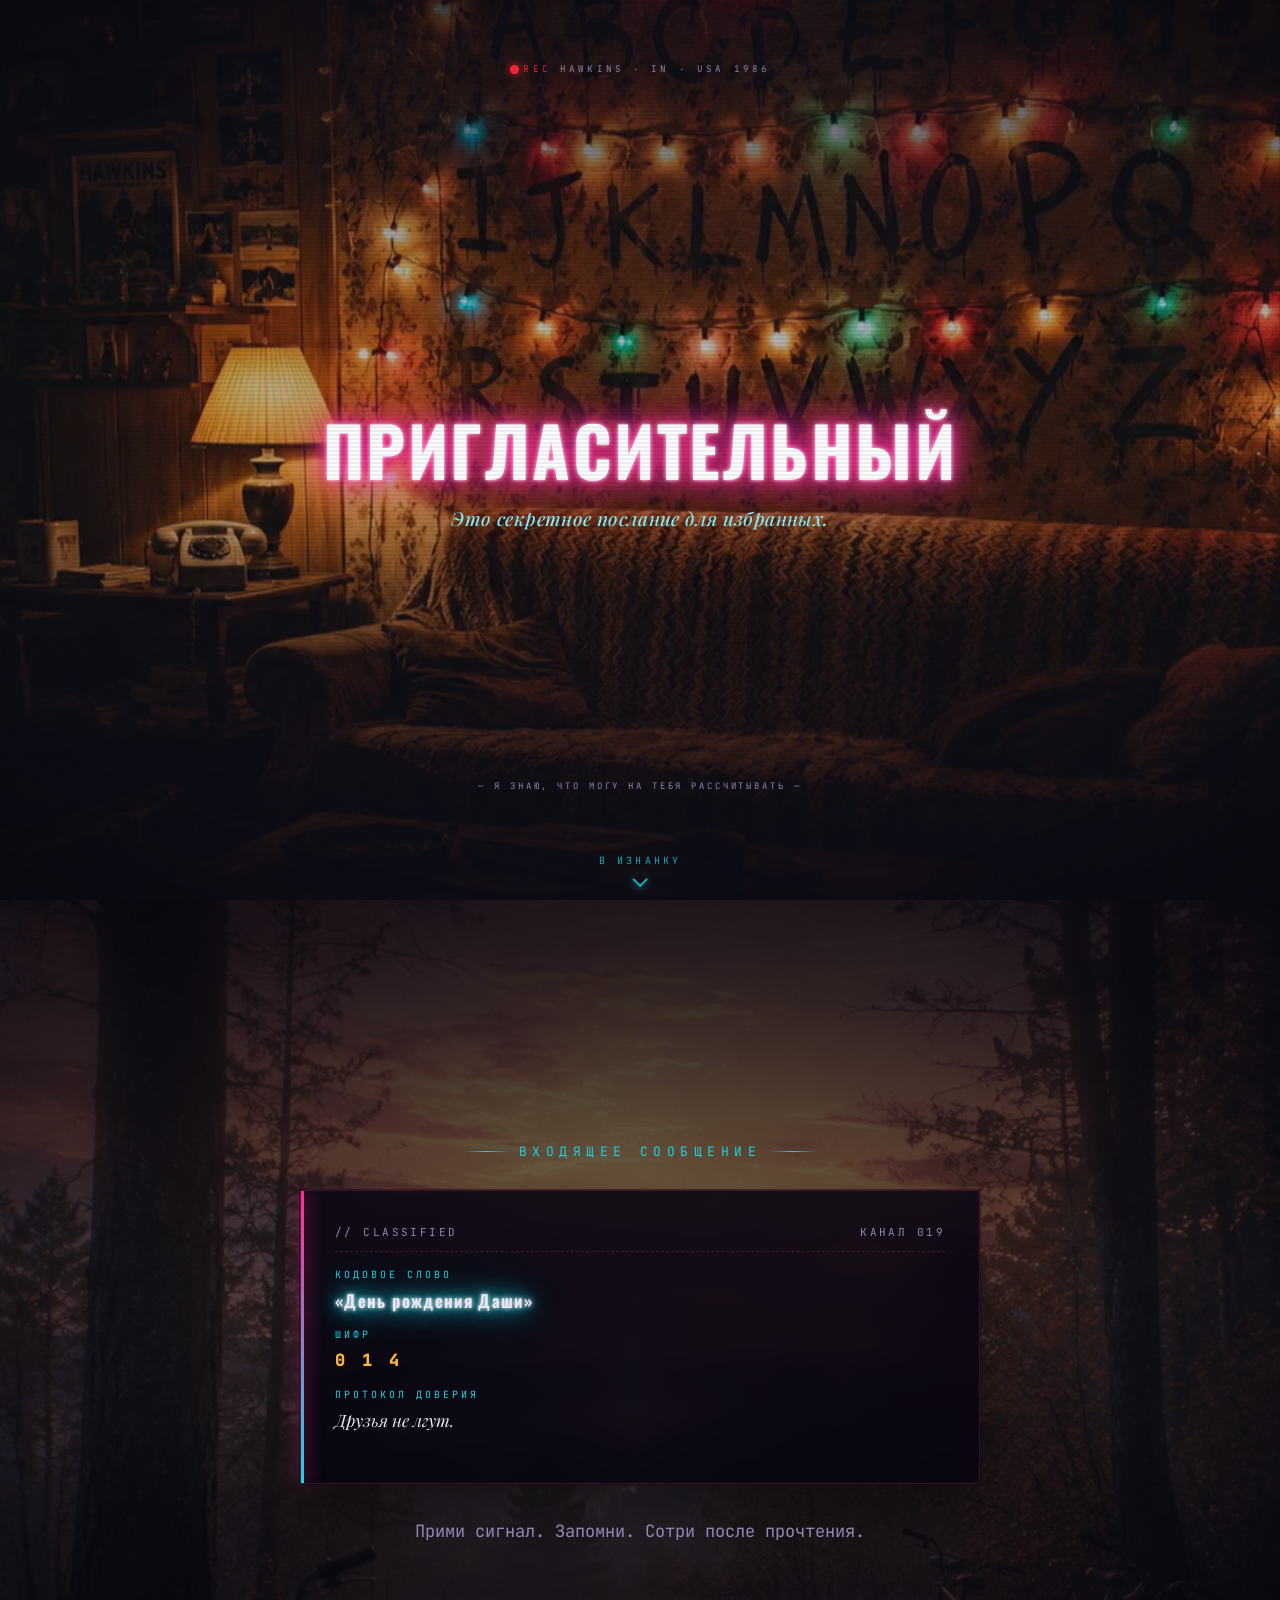
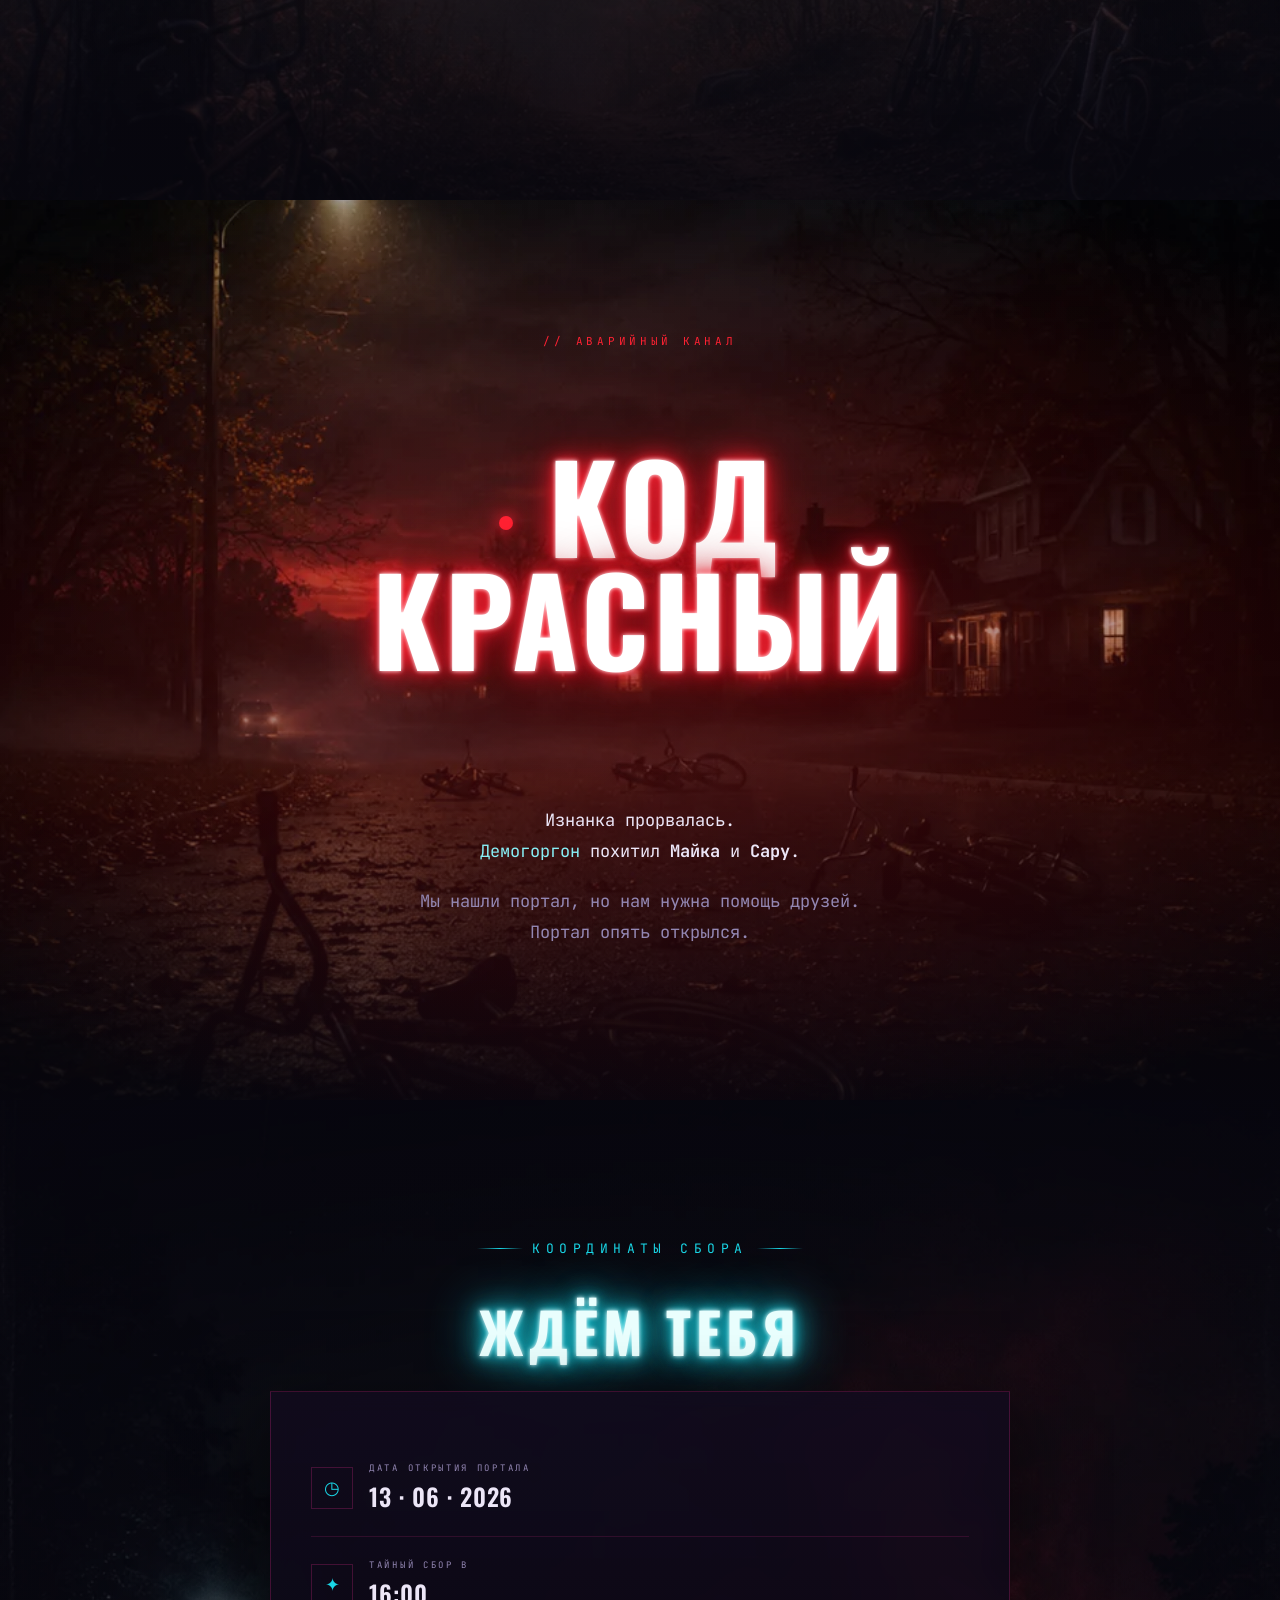
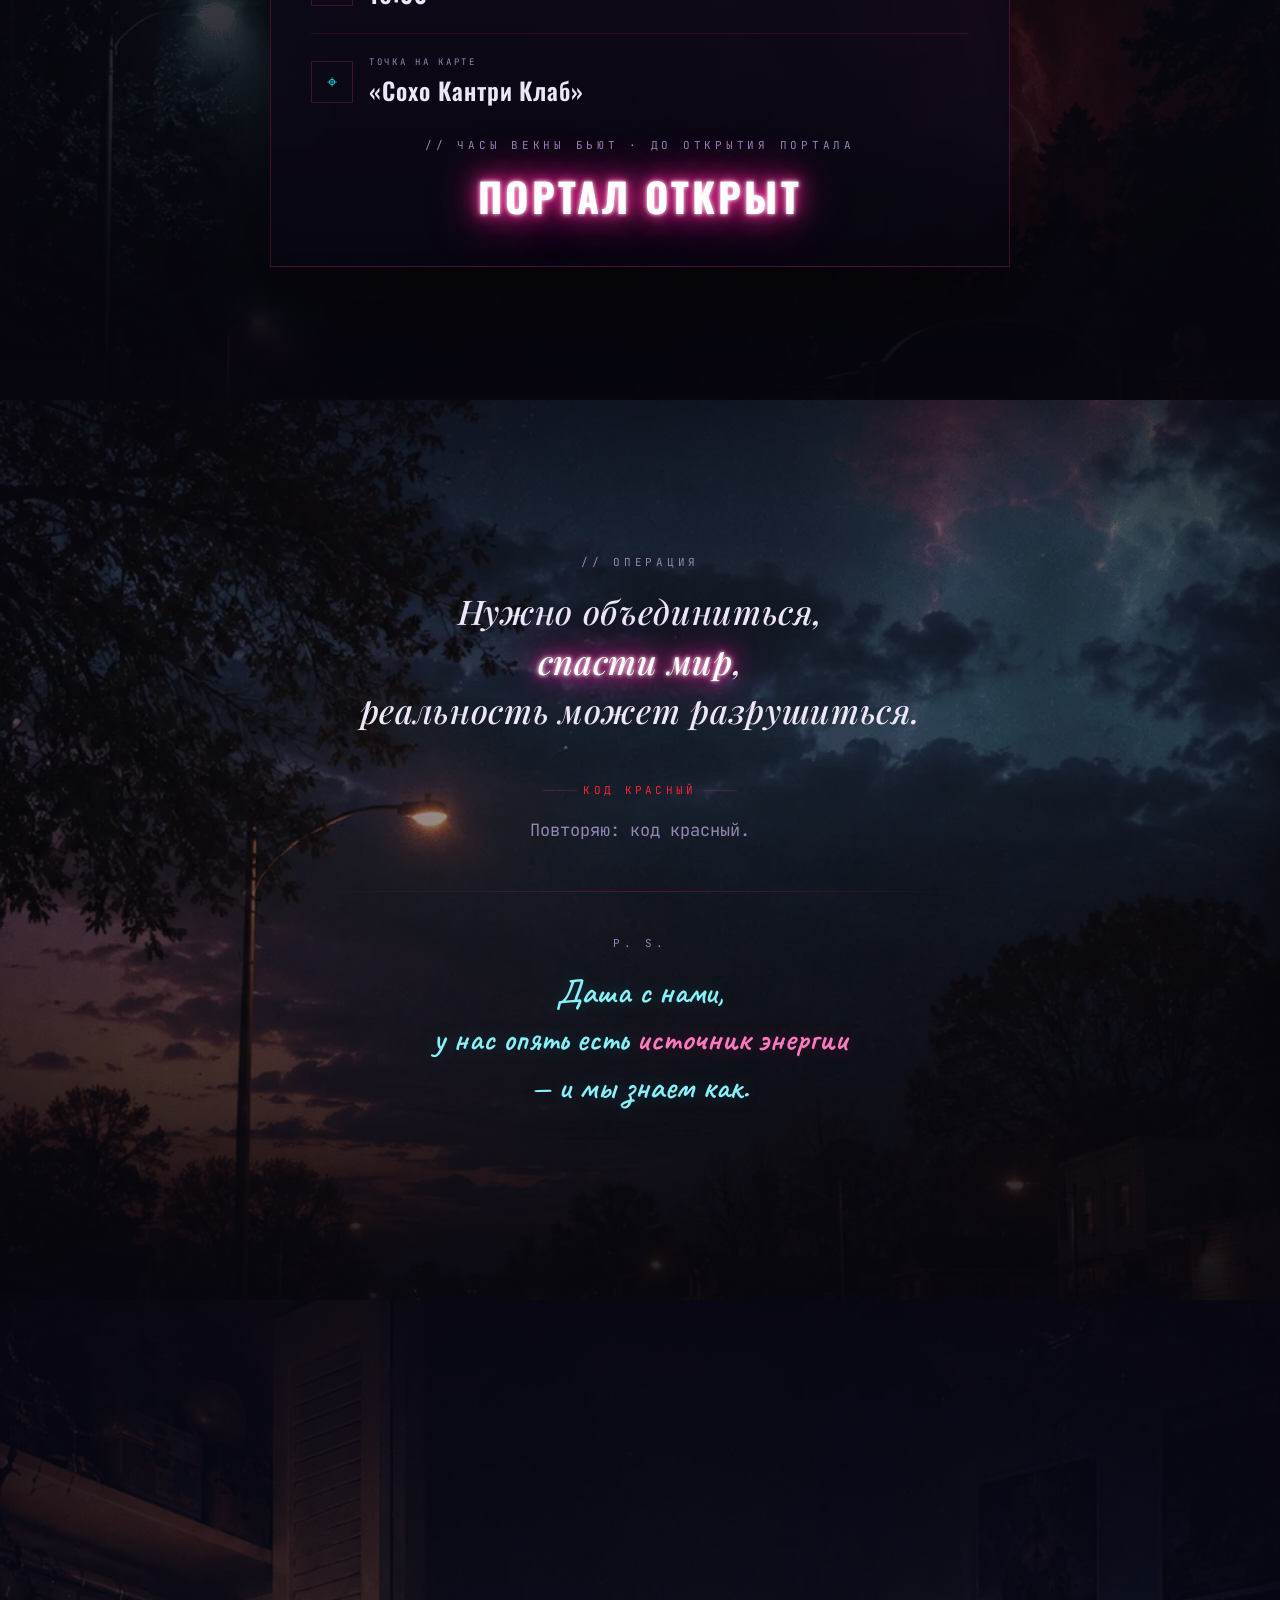
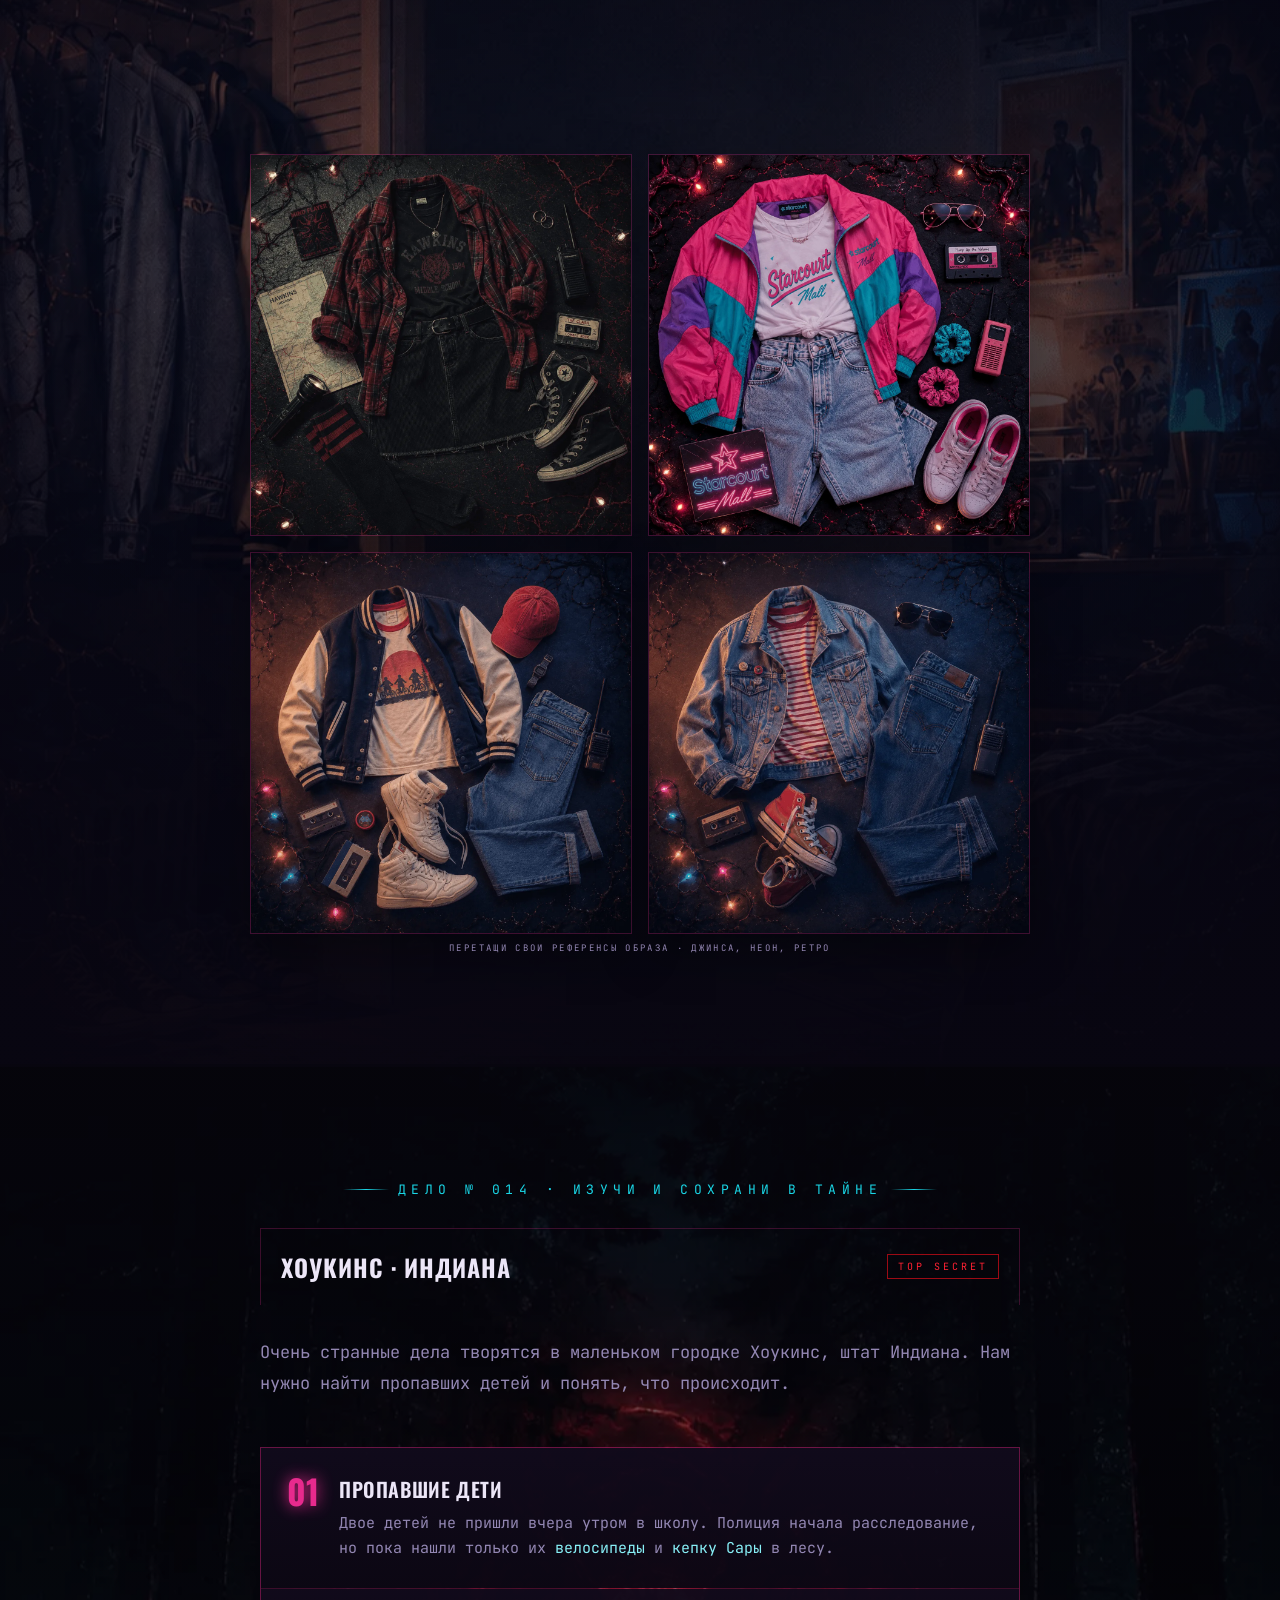
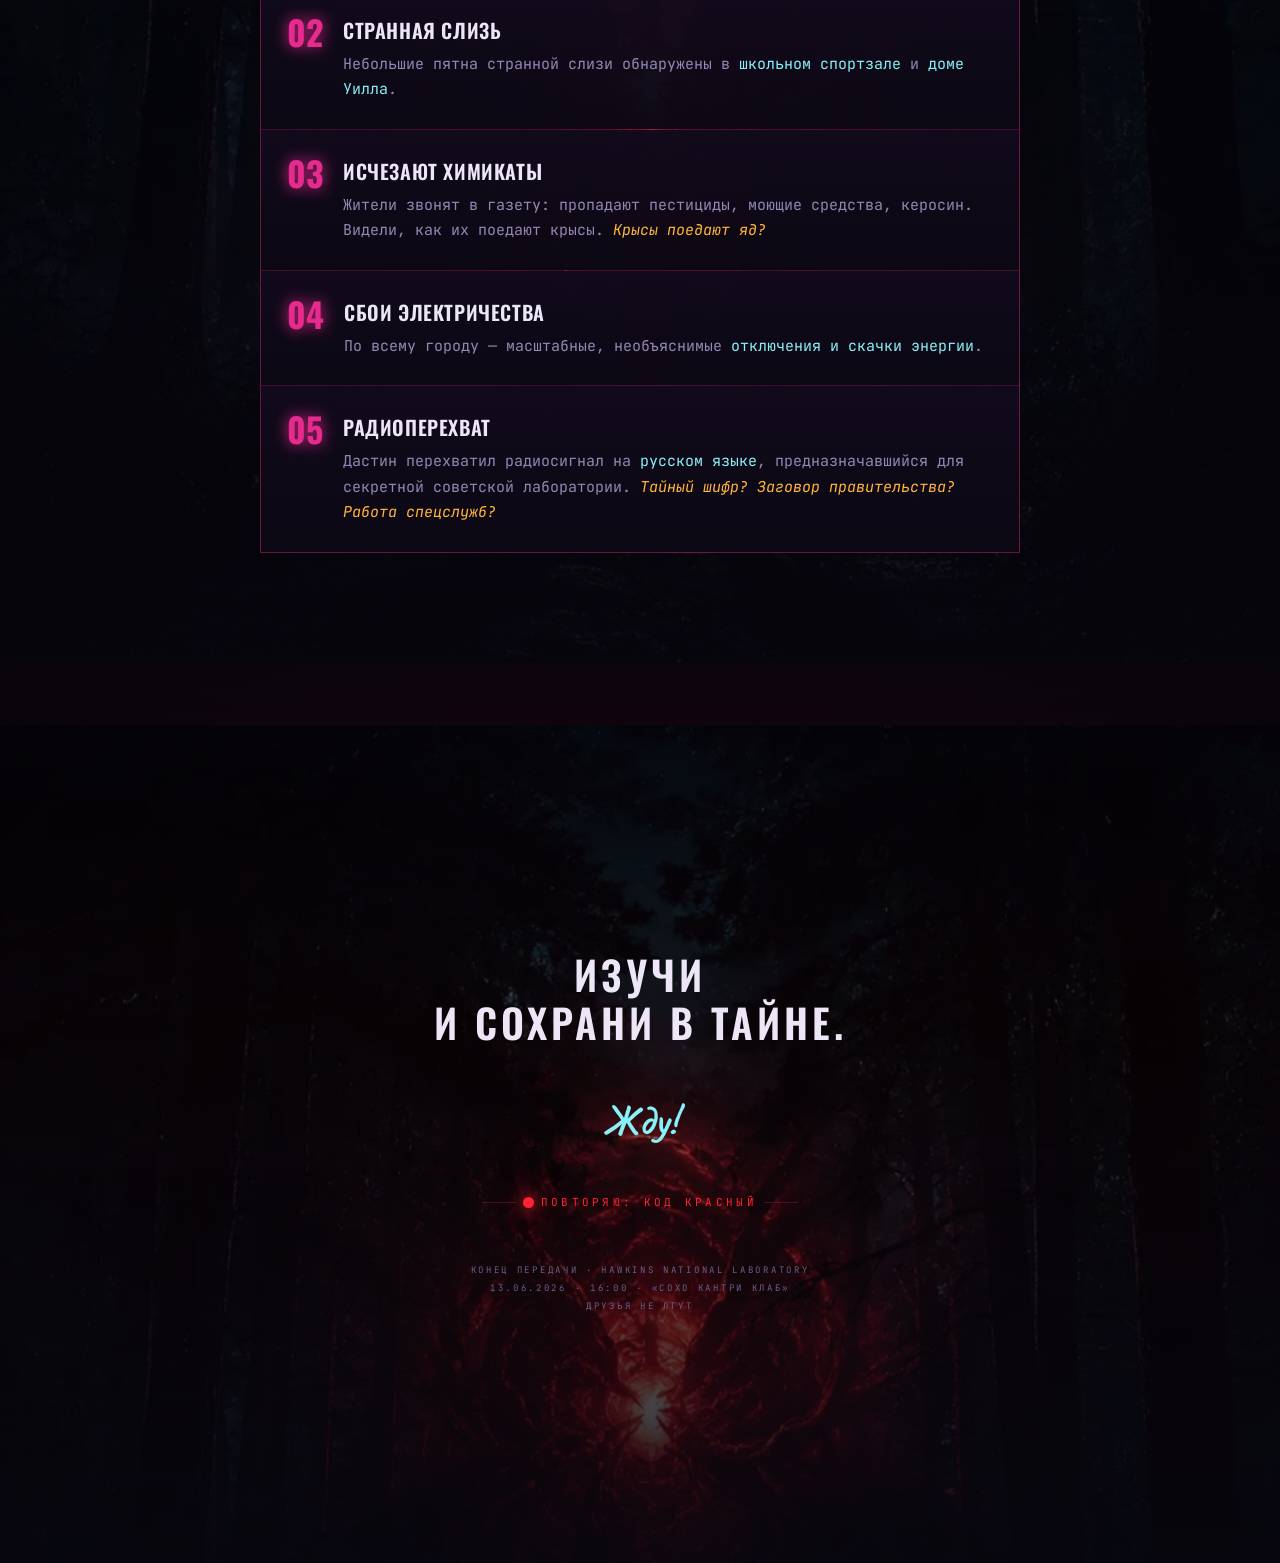
==== commit 7734cf30: "Use WebP images for faster loading" ====
--- a/invite.html
+++ b/invite.html
@@ -20,7 +20,7 @@
   <!-- ============ SCENE 1 — HERO · стена Джойс ============ -->
   <section class="scene" id="hero" data-screen-label="01 · Hero">
     <div class="scene-bg">
-      <img src="img/bg-joyce.png?v=20260606-1924" alt="" aria-hidden="true" loading="eager">
+      <img src="img/bg-joyce.webp?v=20260606-2053" alt="" aria-hidden="true" loading="eager">
     </div>
     <div class="scene-overlay ov-warm"></div>
 
@@ -49,7 +49,7 @@
   <!-- ============ SCENE 2 — ПЕРЕДАЧА · рация ============ -->
   <section class="scene scene-compact" id="transmission" data-screen-label="02 · Передача">
     <div class="scene-bg">
-      <img src="img/bg-radio.png?v=20260606-1930" alt="" aria-hidden="true" loading="lazy">
+      <img src="img/bg-radio.webp?v=20260606-2053" alt="" aria-hidden="true" loading="lazy">
     </div>
     <div class="scene-overlay ov-dark"></div>
 
@@ -82,7 +82,7 @@
   <!-- ============ SCENE 3 — КОД КРАСНЫЙ · брошенные велики ============ -->
   <section class="scene" id="codered" data-screen-label="03 · Код красный">
     <div class="scene-bg">
-      <img src="img/bg-bikes.png?v=20260606-1924" alt="" aria-hidden="true" loading="lazy" style="object-position:center 55%">
+      <img src="img/bg-bikes.webp?v=20260606-2053" alt="" aria-hidden="true" loading="lazy" style="object-position:center 55%">
     </div>
     <div class="scene-overlay ov-red"></div>
     <div class="red-pulse-veil"></div>
@@ -108,7 +108,7 @@
   <!-- ============ SCENE 4 — КООРДИНАТЫ + ТАЙМЕР ============ -->
   <section class="scene scene-compact" id="invite" data-screen-label="04 · Детали">
     <div class="scene-bg">
-      <img src="img/bg-invite.png?v=20260606-1924" alt="" aria-hidden="true" loading="lazy">
+      <img src="img/bg-invite.webp?v=20260606-2053" alt="" aria-hidden="true" loading="lazy">
     </div>
     <div class="scene-overlay"></div>
 
@@ -158,7 +158,7 @@
   <!-- ============ SCENE 5 — МИССИЯ + P.S. · портал ============ -->
   <section class="scene" id="mission" data-screen-label="05 · Миссия">
     <div class="scene-bg">
-      <img src="img/bg-mission.png?v=20260606-1924" alt="" aria-hidden="true" loading="lazy">
+      <img src="img/bg-mission.webp?v=20260606-2053" alt="" aria-hidden="true" loading="lazy">
     </div>
     <div class="scene-overlay ov-portal"></div>
 
@@ -187,7 +187,7 @@
   <!-- ============ SCENE 6 — ДРЕСС-КОД ============ -->
   <section class="scene scene-compact" id="dresscode" data-screen-label="06 · Дресс-код">
     <div class="scene-bg">
-      <img src="img/bg-dresscode.png?v=20260606-1924" alt="" aria-hidden="true" loading="lazy">
+      <img src="img/bg-dresscode.webp?v=20260606-2053" alt="" aria-hidden="true" loading="lazy">
     </div>
     <div class="scene-overlay"></div>
 
@@ -203,10 +203,10 @@
       <p class="lede dim mt-s reveal d3">Погружаю тебя в контекст заранее.<br>На месте не будет времени. <span class="font-serif" style="font-style:italic; color:var(--amber)">Часы Векны бьют.</span></p>
 
       <div class="dress-grid reveal d4">
-        <img class="dress-img" src="img/dress1.png?v=20260606-1952" alt="Референс дресс-кода 80-х">
-        <img class="dress-img" src="img/dress2.png?v=20260606-1952" alt="Референс дресс-кода 80-х">
-        <img class="dress-img" src="img/dress3.png?v=20260606-1952" alt="Референс дресс-кода 80-х">
-        <img class="dress-img" src="img/dress4.png?v=20260606-1952" alt="Референс дресс-кода 80-х">
+        <img class="dress-img" src="img/dress1.webp?v=20260606-2053" alt="Референс дресс-кода 80-х">
+        <img class="dress-img" src="img/dress2.webp?v=20260606-2053" alt="Референс дресс-кода 80-х">
+        <img class="dress-img" src="img/dress3.webp?v=20260606-2053" alt="Референс дресс-кода 80-х">
+        <img class="dress-img" src="img/dress4.webp?v=20260606-2053" alt="Референс дресс-кода 80-х">
       </div>
       <div class="slot-cap reveal d4">перетащи свои референсы образа · джинса, неон, ретро</div>
     </div>
@@ -216,7 +216,7 @@
   <!-- ============ SCENE 7 — ДОСЬЕ · портал ============ -->
   <section class="scene scene-compact" id="casefile" data-screen-label="07 · Досье">
     <div class="scene-bg">
-      <img src="img/bg-portal.png?v=20260606-1924" alt="" aria-hidden="true" loading="lazy" style="object-position:center 70%">
+      <img src="img/bg-portal.webp?v=20260606-2053" alt="" aria-hidden="true" loading="lazy" style="object-position:center 70%">
     </div>
     <div class="scene-overlay ov-dark"></div>
 
@@ -281,7 +281,7 @@
   <!-- ============ SCENE 8 — ФИНАЛ · портал ============ -->
   <section class="scene" id="finale" data-screen-label="08 · Финал">
     <div class="scene-bg">
-      <img src="img/bg-portal.png?v=20260606-1924" alt="" aria-hidden="true" loading="lazy" style="object-position:center 40%">
+      <img src="img/bg-portal.webp?v=20260606-2053" alt="" aria-hidden="true" loading="lazy" style="object-position:center 40%">
     </div>
     <div class="scene-overlay" style="background:linear-gradient(180deg, rgba(7,6,14,.55) 0%, rgba(22,4,8,.35) 40%, rgba(7,6,14,.92) 100%)"></div>
 
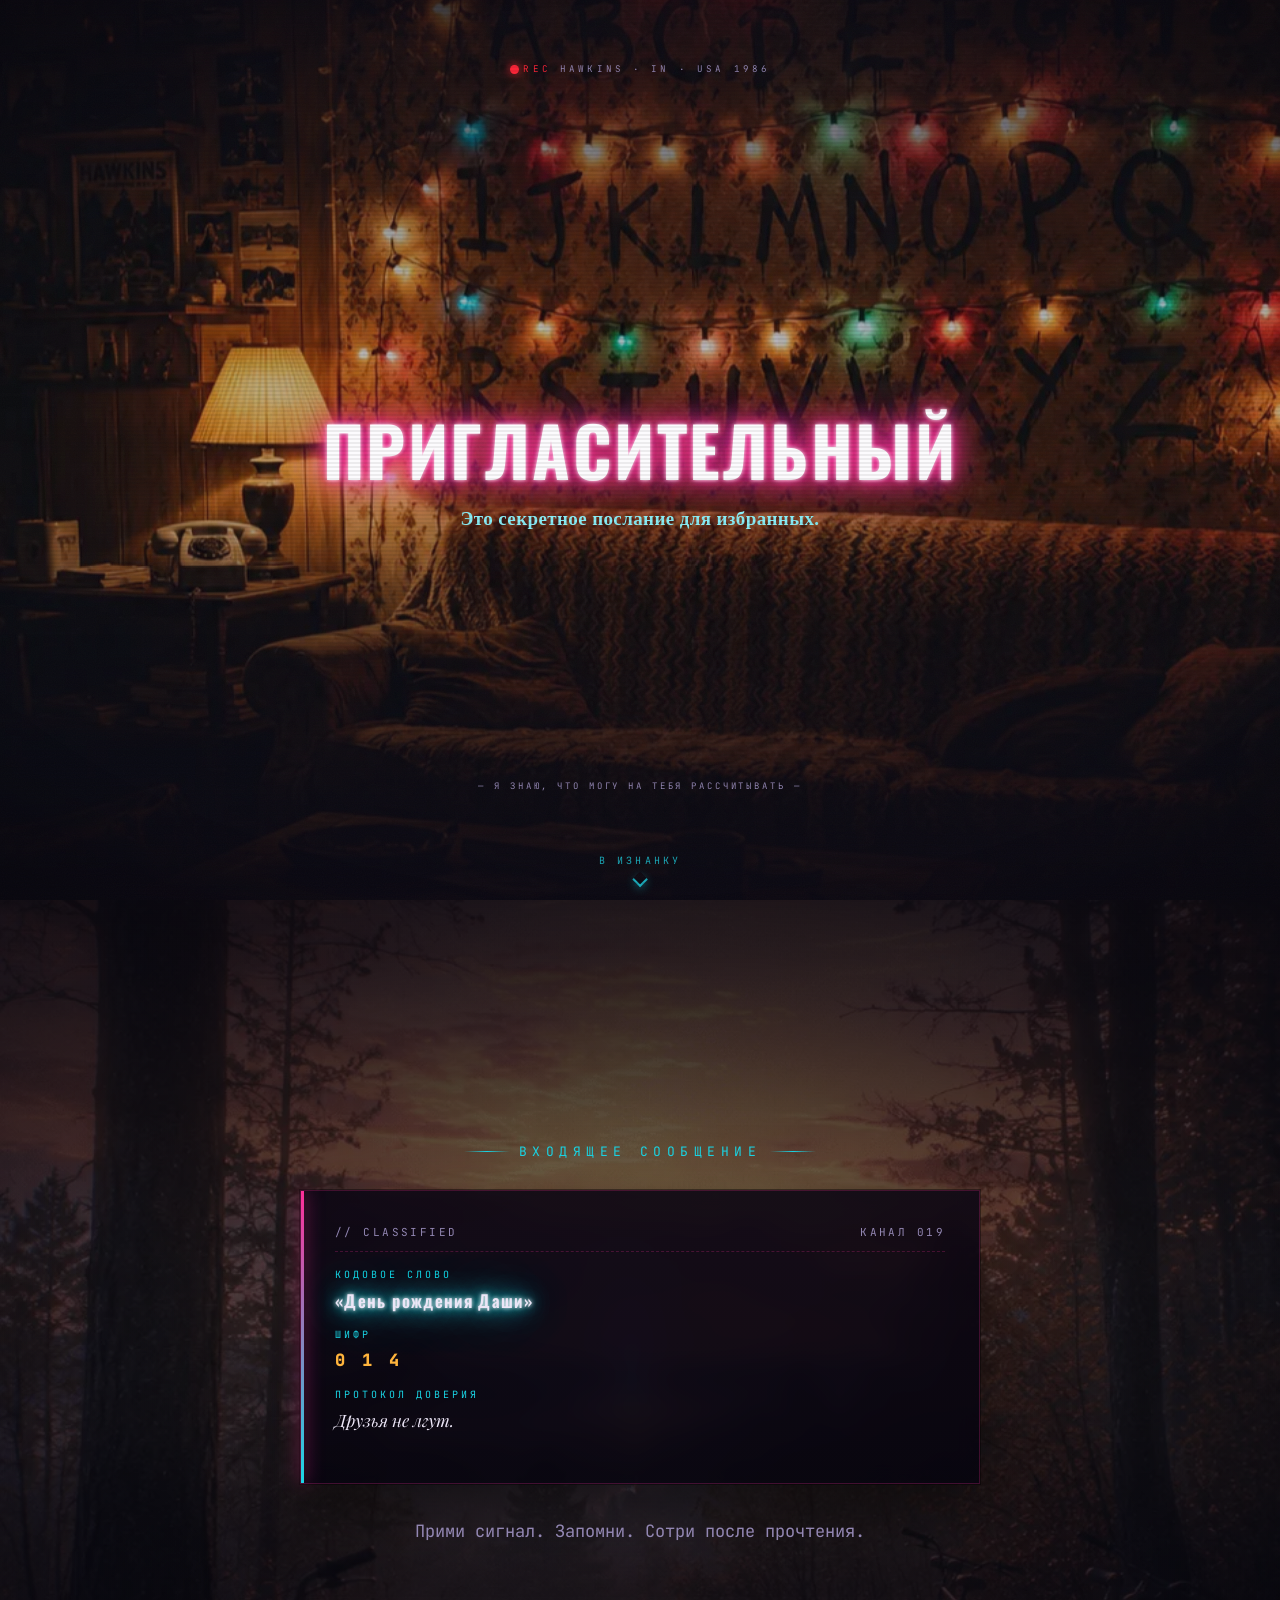
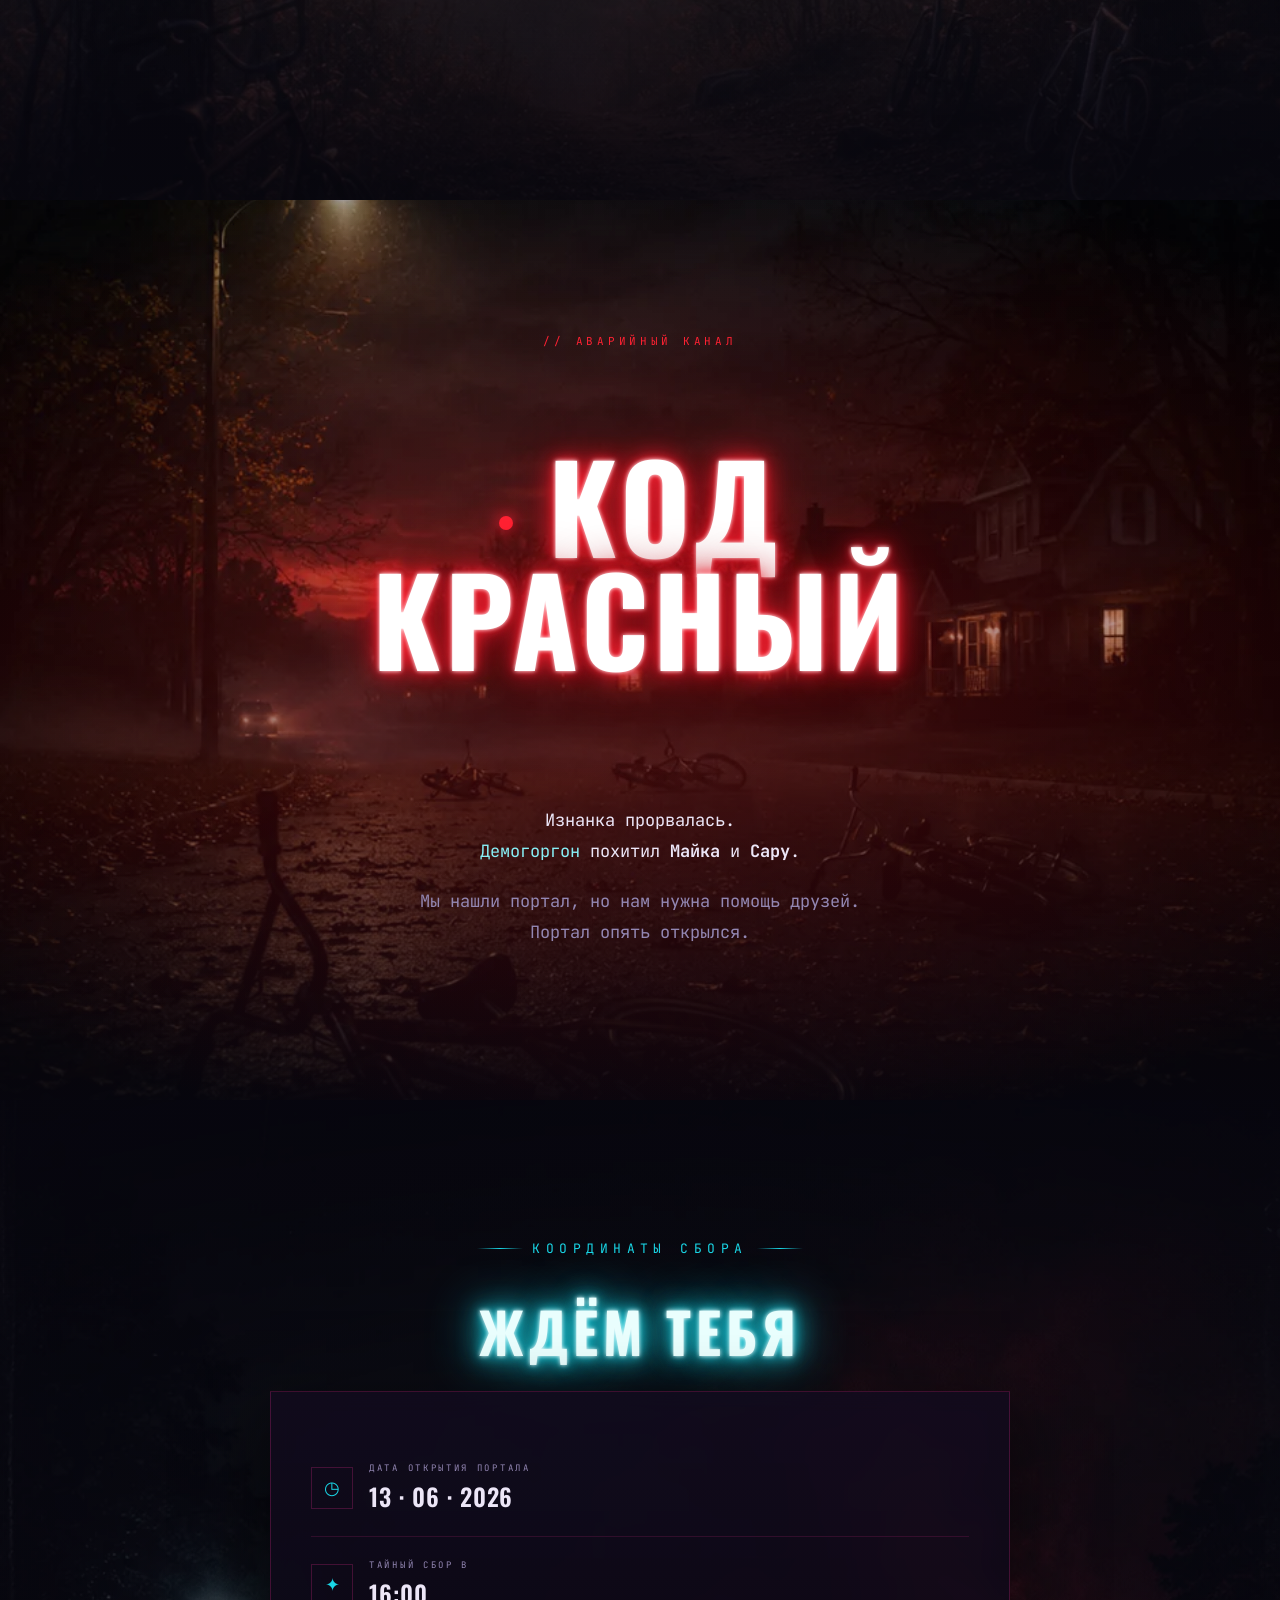
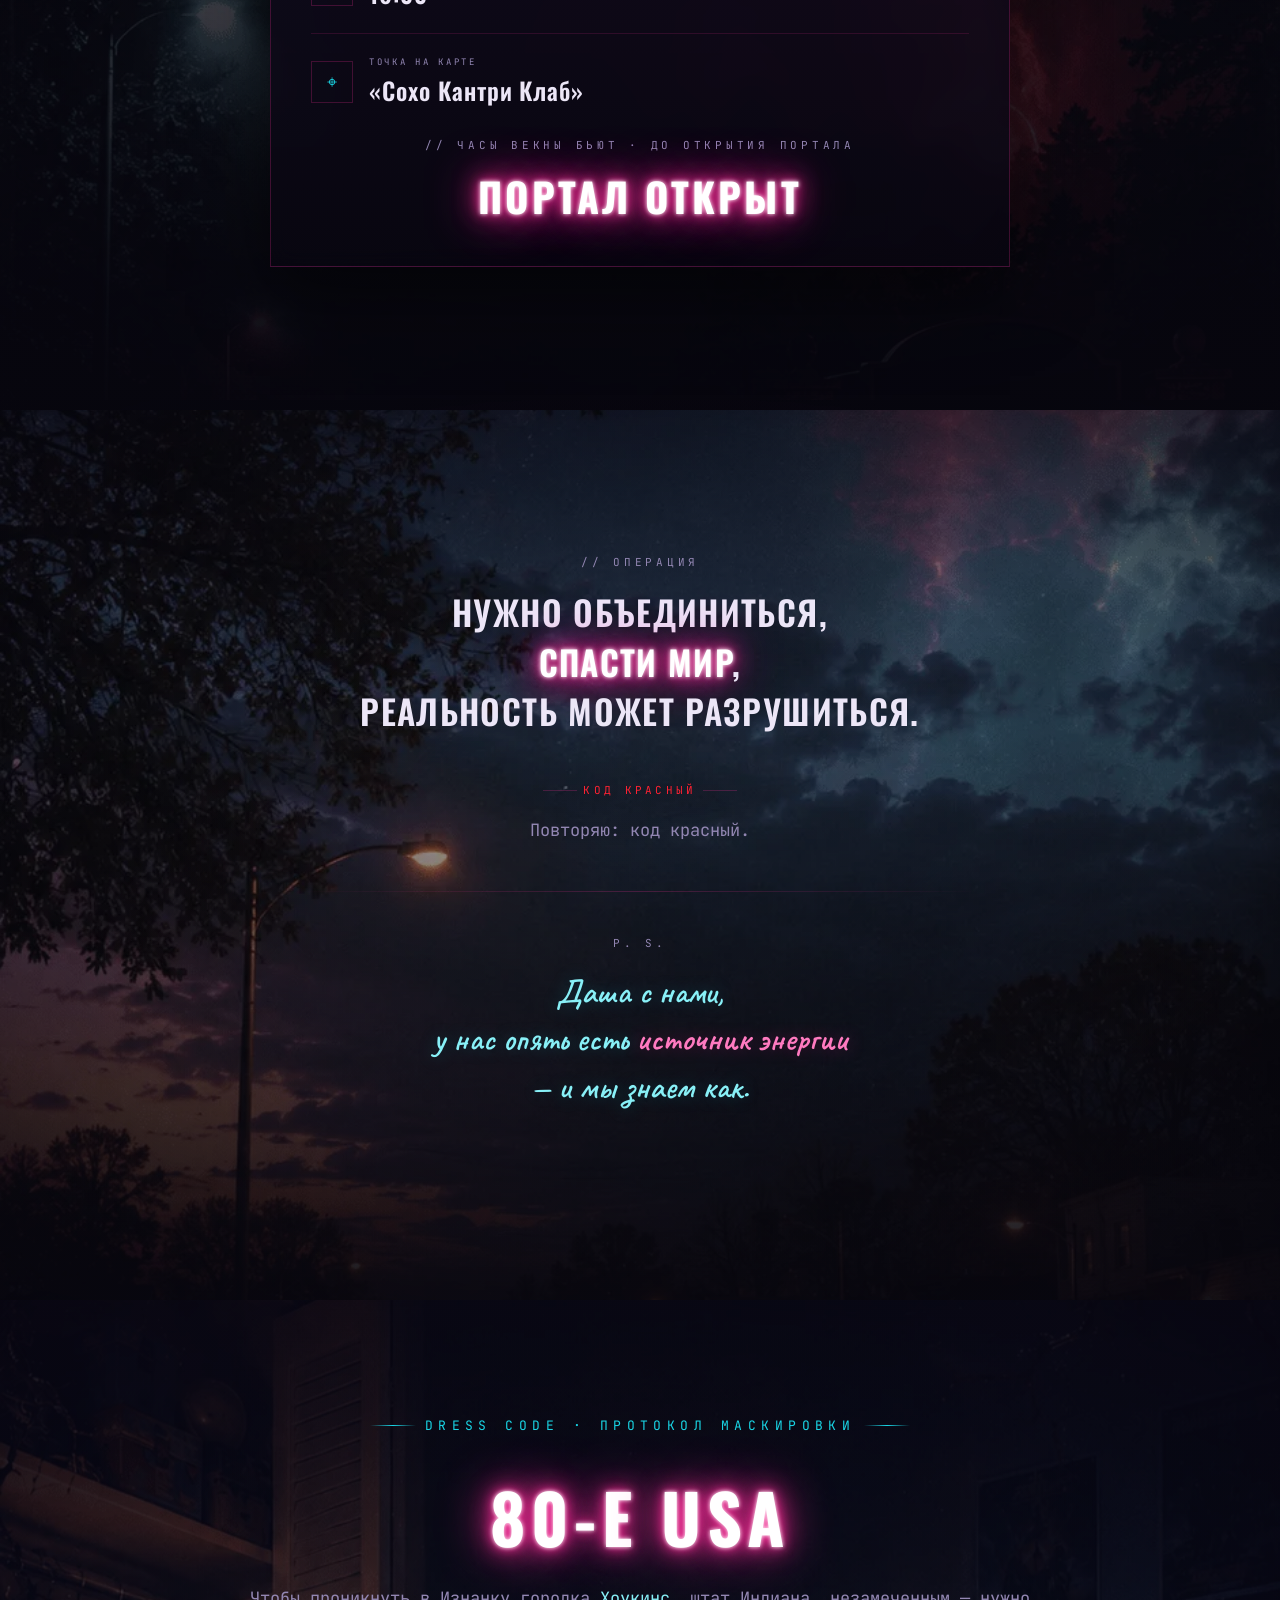
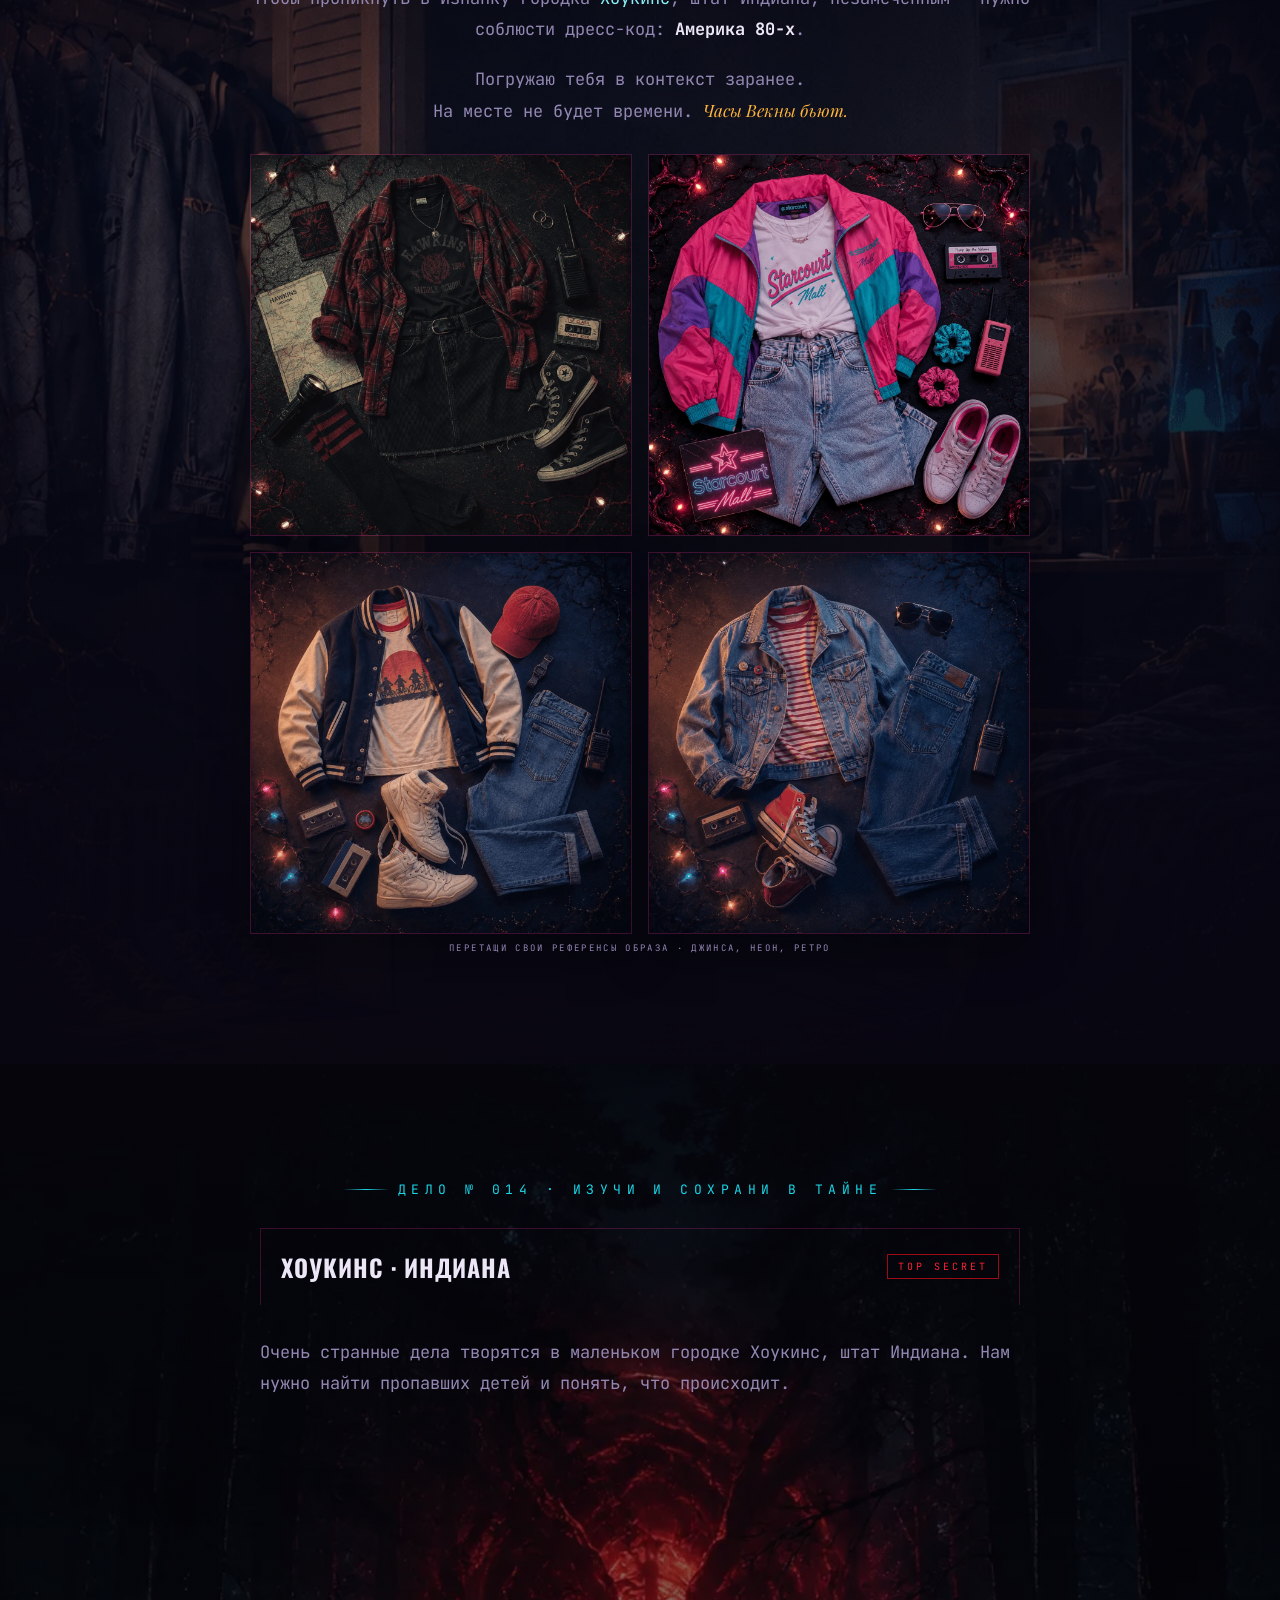
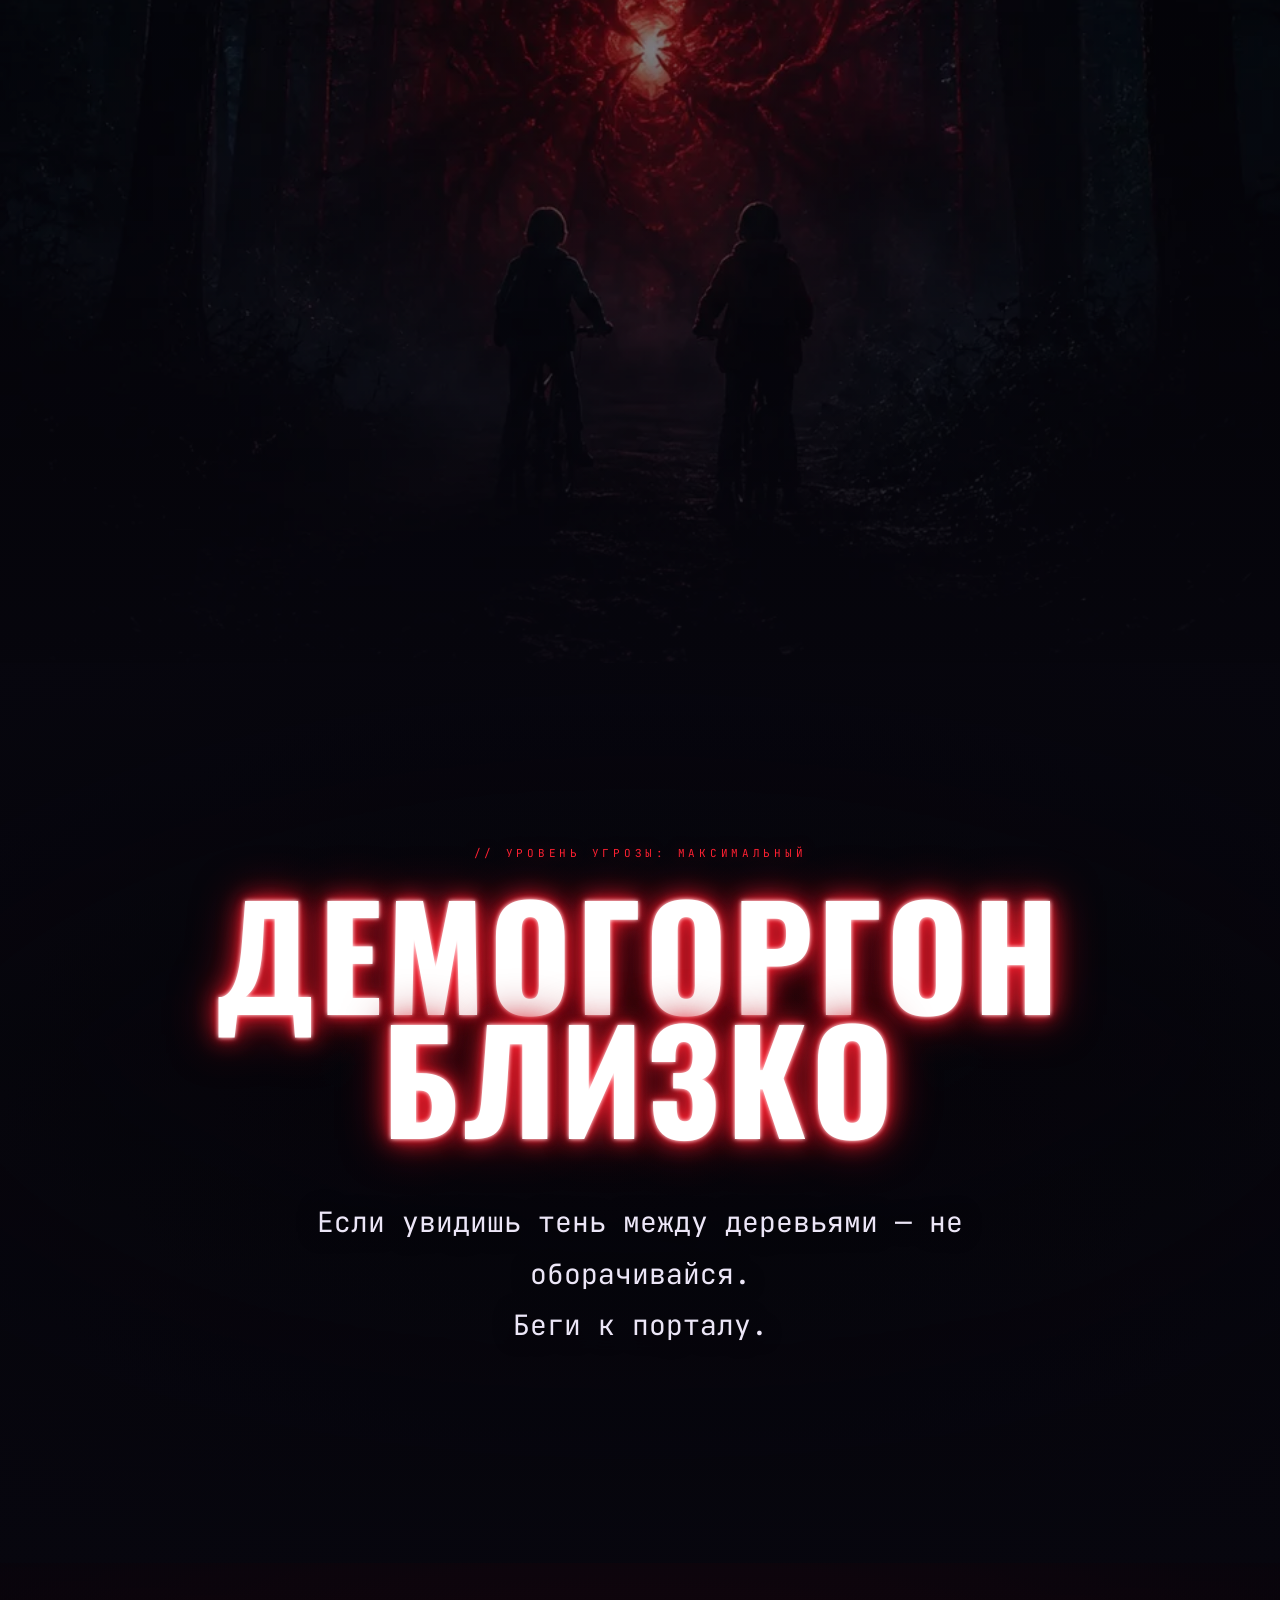
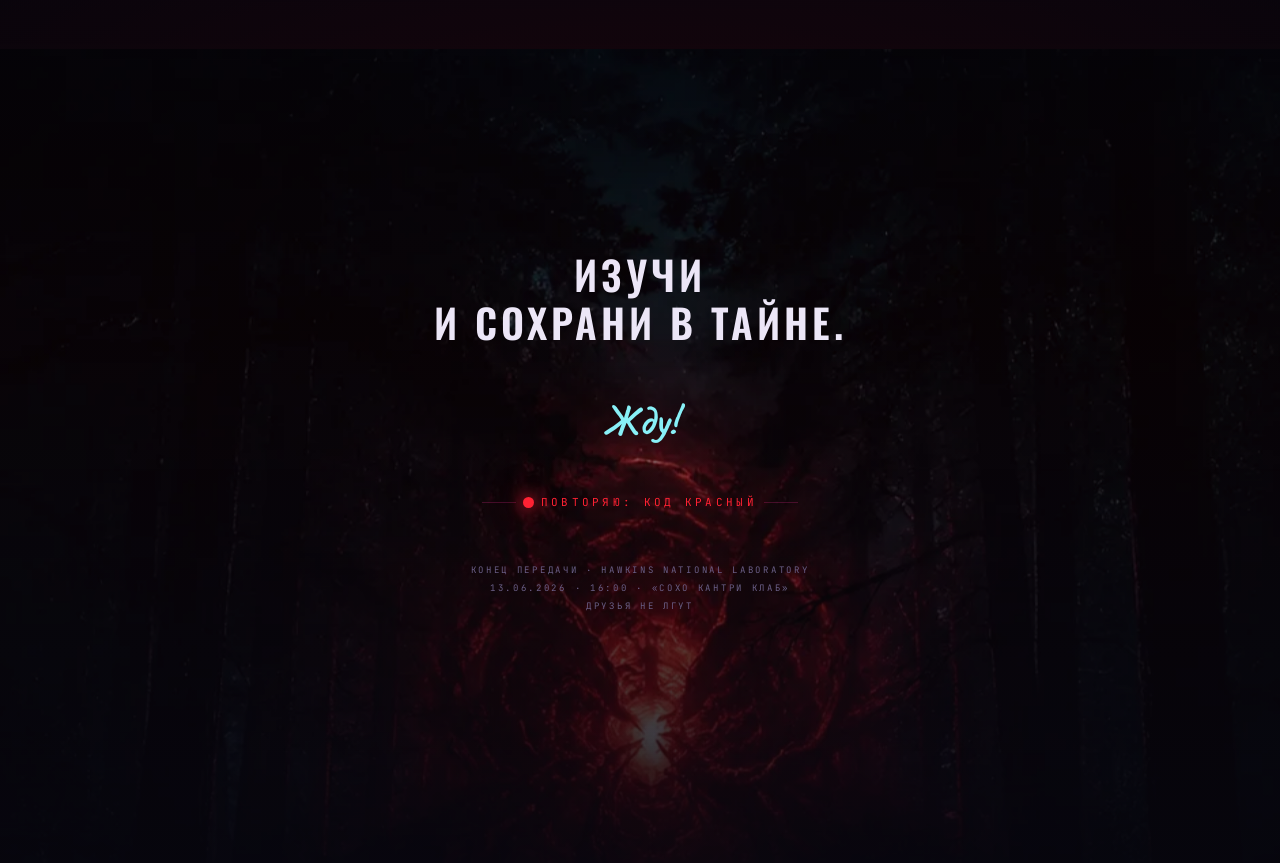
==== commit 7cf438f8: "Add demogorgon video section" ====
--- a/invite.html
+++ b/invite.html
@@ -278,7 +278,25 @@
   </section>
 
 
-  <!-- ============ SCENE 8 — ФИНАЛ · портал ============ -->
+  <!-- ============ SCENE 8 — ДЕМОГОРГОН · видео ============ -->
+  <section class="scene" id="demogorgon" data-screen-label="08 · Демогоргон">
+    <div class="video-bg">
+      <video src="video/demogorgon.mp4" muted loop playsinline preload="metadata" aria-hidden="true"></video>
+    </div>
+    <div class="scene-overlay"></div>
+
+    <div class="scene-inner">
+      <div class="label reveal">// УРОВЕНЬ УГРОЗЫ: МАКСИМАЛЬНЫЙ</div>
+      <h2 class="code-red-title neon-red glitch reveal d1" data-text="ДЕМОГОРГОН БЛИЗКО">ДЕМОГОРГОН<br>БЛИЗКО</h2>
+      <p class="lede reveal d2">
+        Если увидишь тень между деревьями — не оборачивайся.<br>
+        Беги к порталу.
+      </p>
+    </div>
+  </section>
+
+
+  <!-- ============ SCENE 9 — ФИНАЛ · портал ============ -->
   <section class="scene" id="finale" data-screen-label="08 · Финал">
     <div class="scene-bg">
       <img src="img/bg-portal.webp?v=20260606-2053" alt="" aria-hidden="true" loading="lazy" style="object-position:center 40%">
--- a/invite.css
+++ b/invite.css
@@ -440,6 +440,13 @@
     radial-gradient(82% 70% at 50% 44%, rgba(7,6,14,.12) 0%, rgba(7,6,14,.42) 58%, rgba(7,6,14,.82) 100%),
     linear-gradient(180deg, rgba(7,6,14,.46) 0%, rgba(7,6,14,.16) 36%, rgba(7,6,14,.74) 100%);
 }
+#mission .hero-sub{
+  font-family:'Oswald', sans-serif !important;
+  font-style:normal !important;
+  font-weight:600;
+  text-transform:uppercase;
+  letter-spacing:.04em;
+}
 
 /* ============================================================
    IMAGE SLOTS
@@ -504,6 +511,53 @@
 .ev .ev-body .hl{ color:var(--cyan-soft); }
 .ev .ev-body .q{ color:var(--amber); font-style:italic; }
 .redacted{ background:#000; color:#000; padding:0 .3em; border-radius:1px; user-select:none; }
+
+/* ============================================================
+   DEMOGORGON VIDEO
+   ============================================================ */
+#demogorgon{
+  min-height:100svh;
+  background:#050408;
+}
+.video-bg{
+  position:absolute;
+  inset:0;
+  z-index:0;
+  overflow:hidden;
+  pointer-events:none;
+}
+.video-bg video{
+  width:100%;
+  height:100%;
+  object-fit:cover;
+  object-position:center center;
+  display:block;
+}
+#demogorgon .scene-overlay{
+  background:
+    radial-gradient(72% 62% at 50% 48%, rgba(7,6,14,.10) 0%, rgba(7,6,14,.46) 56%, rgba(7,6,14,.92) 100%),
+    linear-gradient(180deg, rgba(7,6,14,.72) 0%, rgba(7,6,14,.22) 42%, rgba(7,6,14,.86) 100%);
+}
+#demogorgon .scene-inner{
+  max-width:960px;
+}
+#demogorgon .label{
+  color:var(--red);
+  text-shadow:0 0 16px rgba(255,34,51,.38);
+}
+#demogorgon .code-red-title{
+  font-size:clamp(54px,11vw,154px);
+  line-height:.88;
+  margin:clamp(18px,3vw,30px) auto;
+}
+#demogorgon .lede{
+  max-width:760px;
+  margin-left:auto;
+  margin-right:auto;
+  font-size:clamp(17px,2.2vw,28px);
+  color:var(--ink);
+  text-shadow:0 0 20px rgba(0,0,0,.8);
+}
 
 /* ============================================================
    FINALE
@@ -617,6 +671,8 @@
   left:50%;
   width:min(88vw,760px);
   transform:translateX(-50%) !important;
+  font-style:normal;
+  font-weight:700;
   font-size:clamp(19px,1.45vw,28px);
   line-height:1.35;
   margin:0;
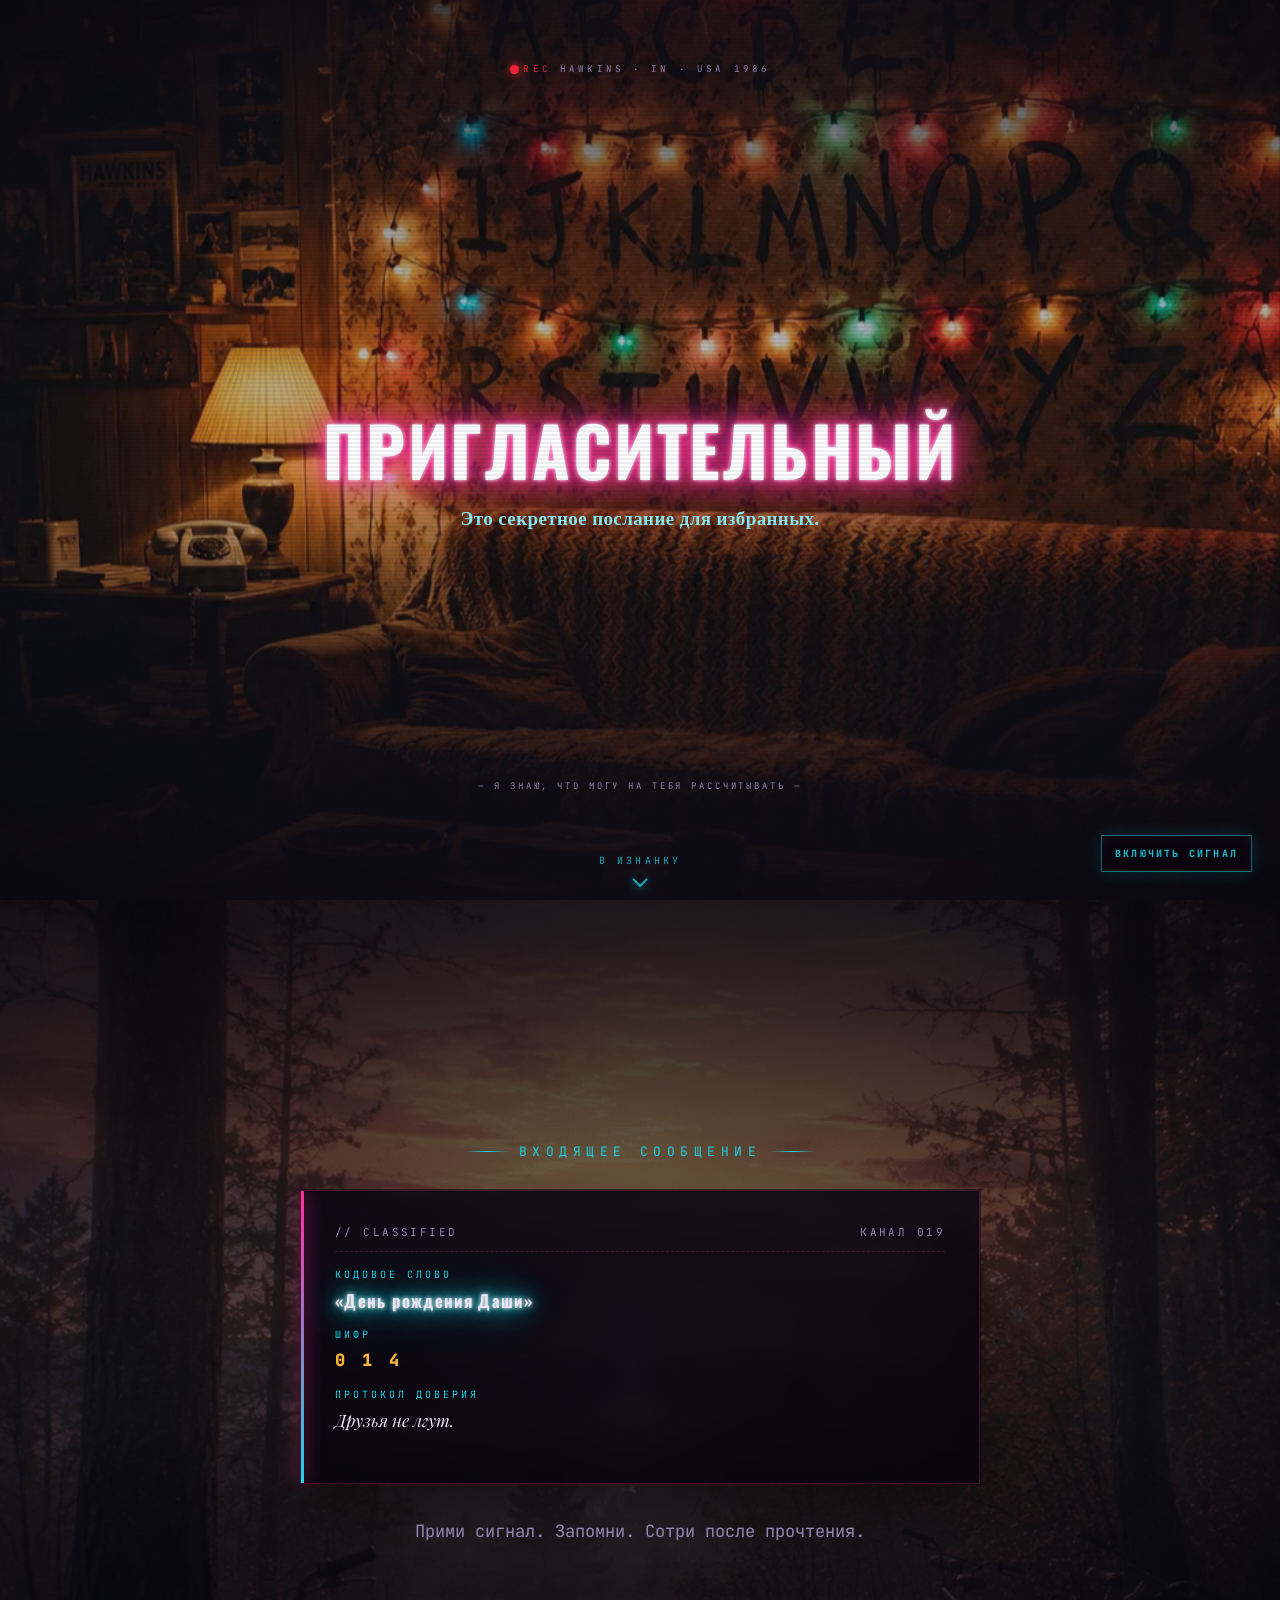
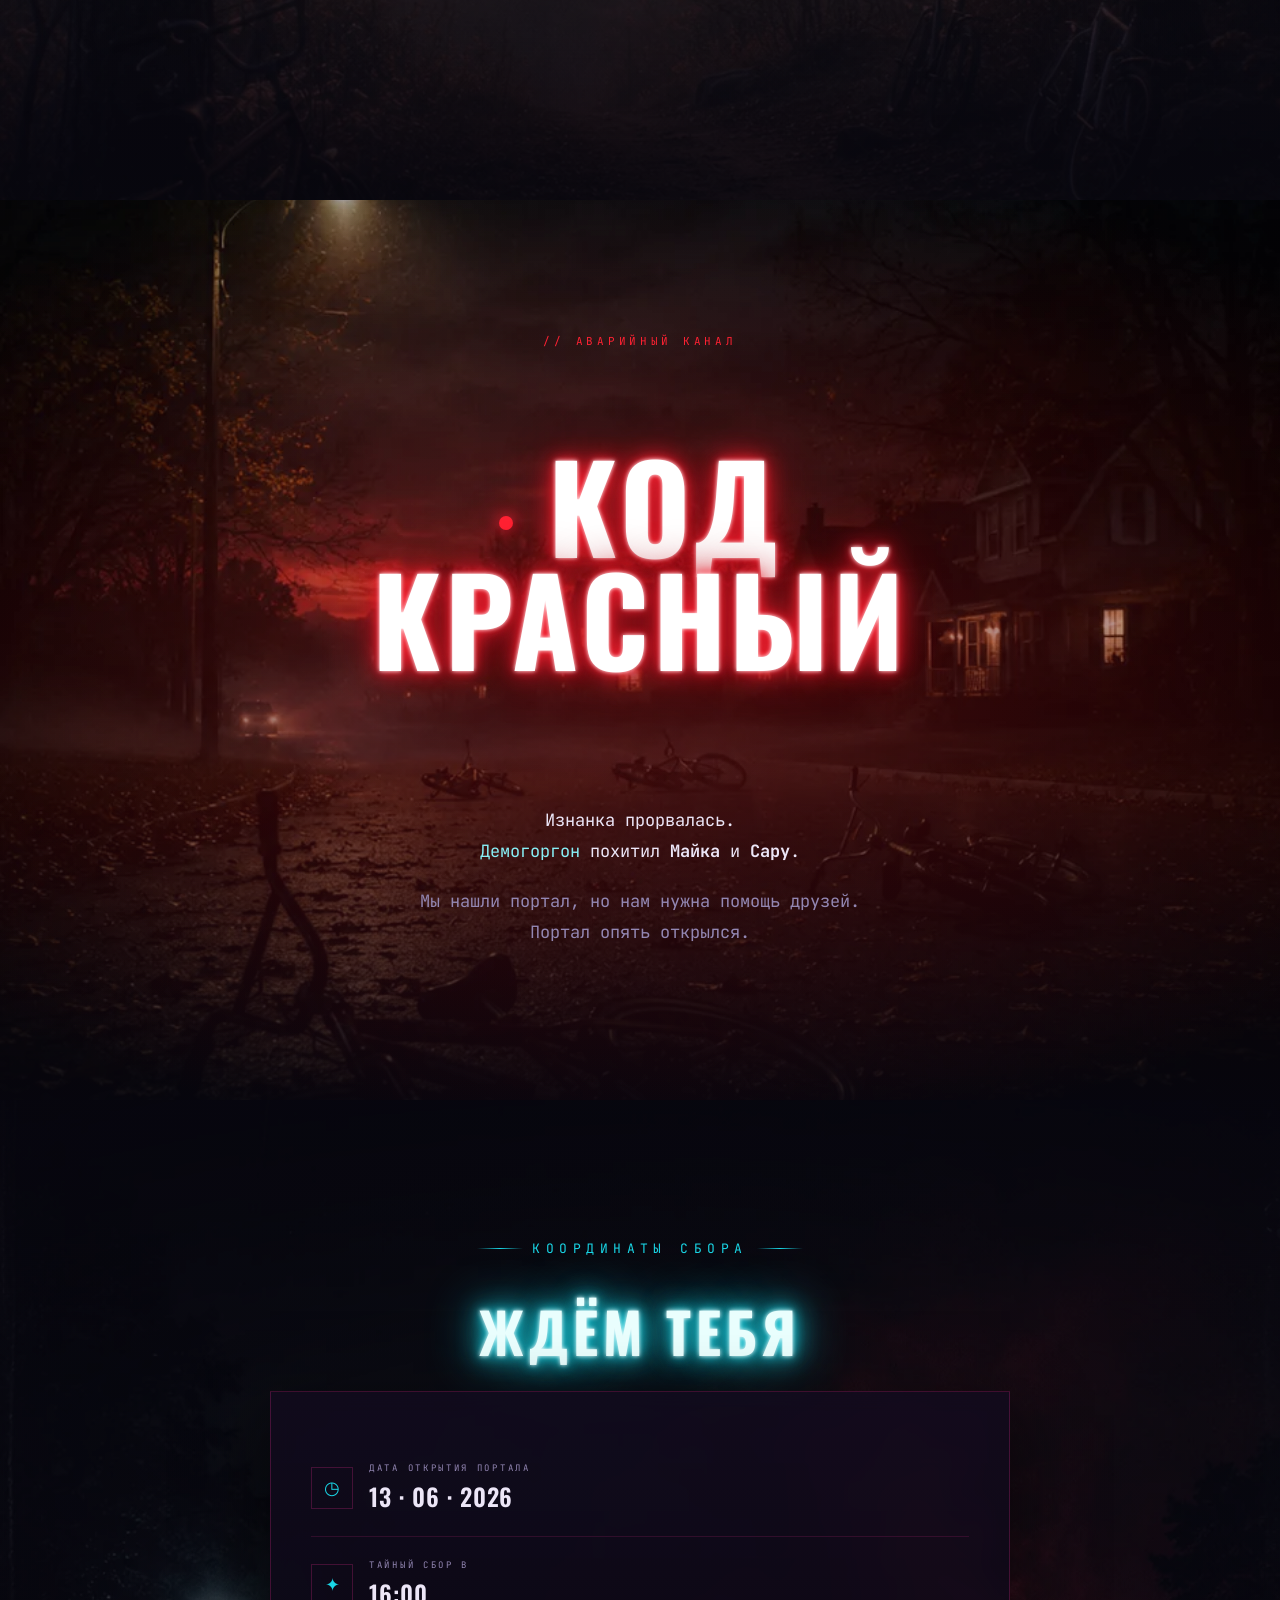
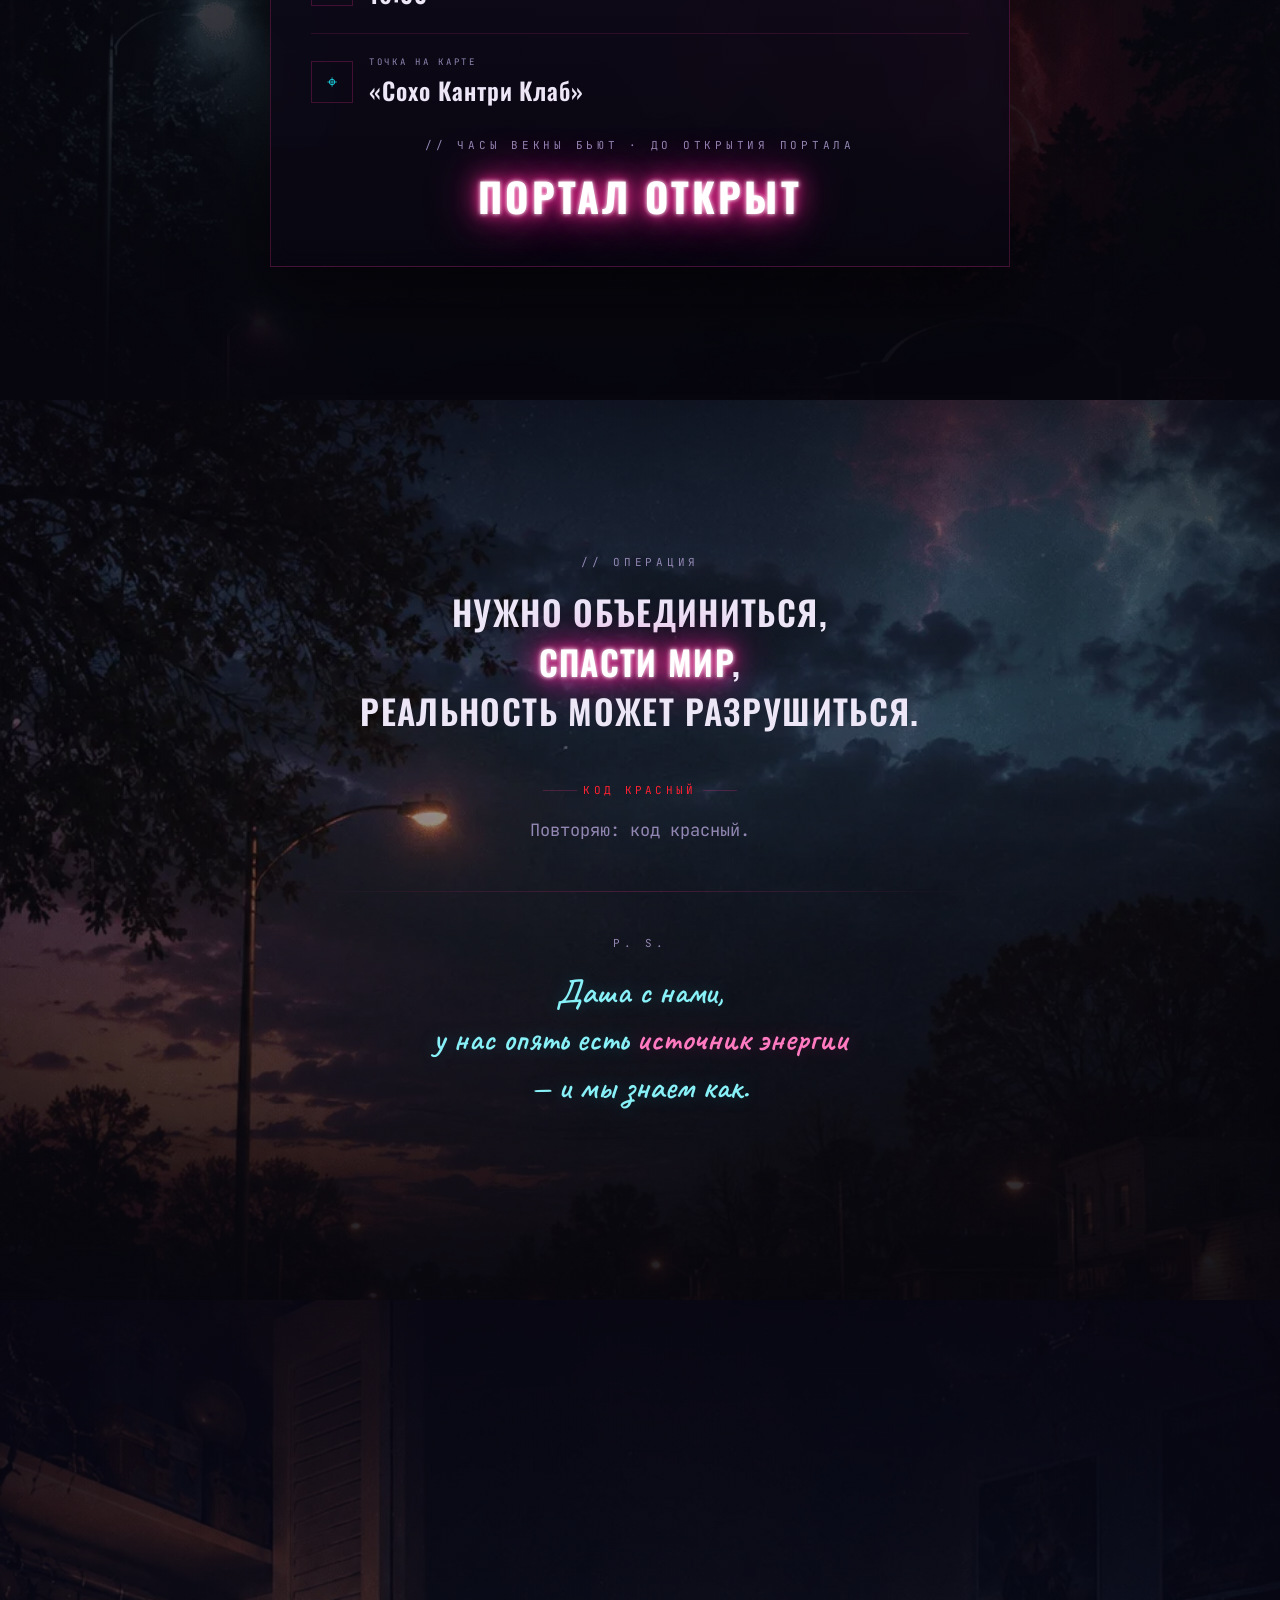
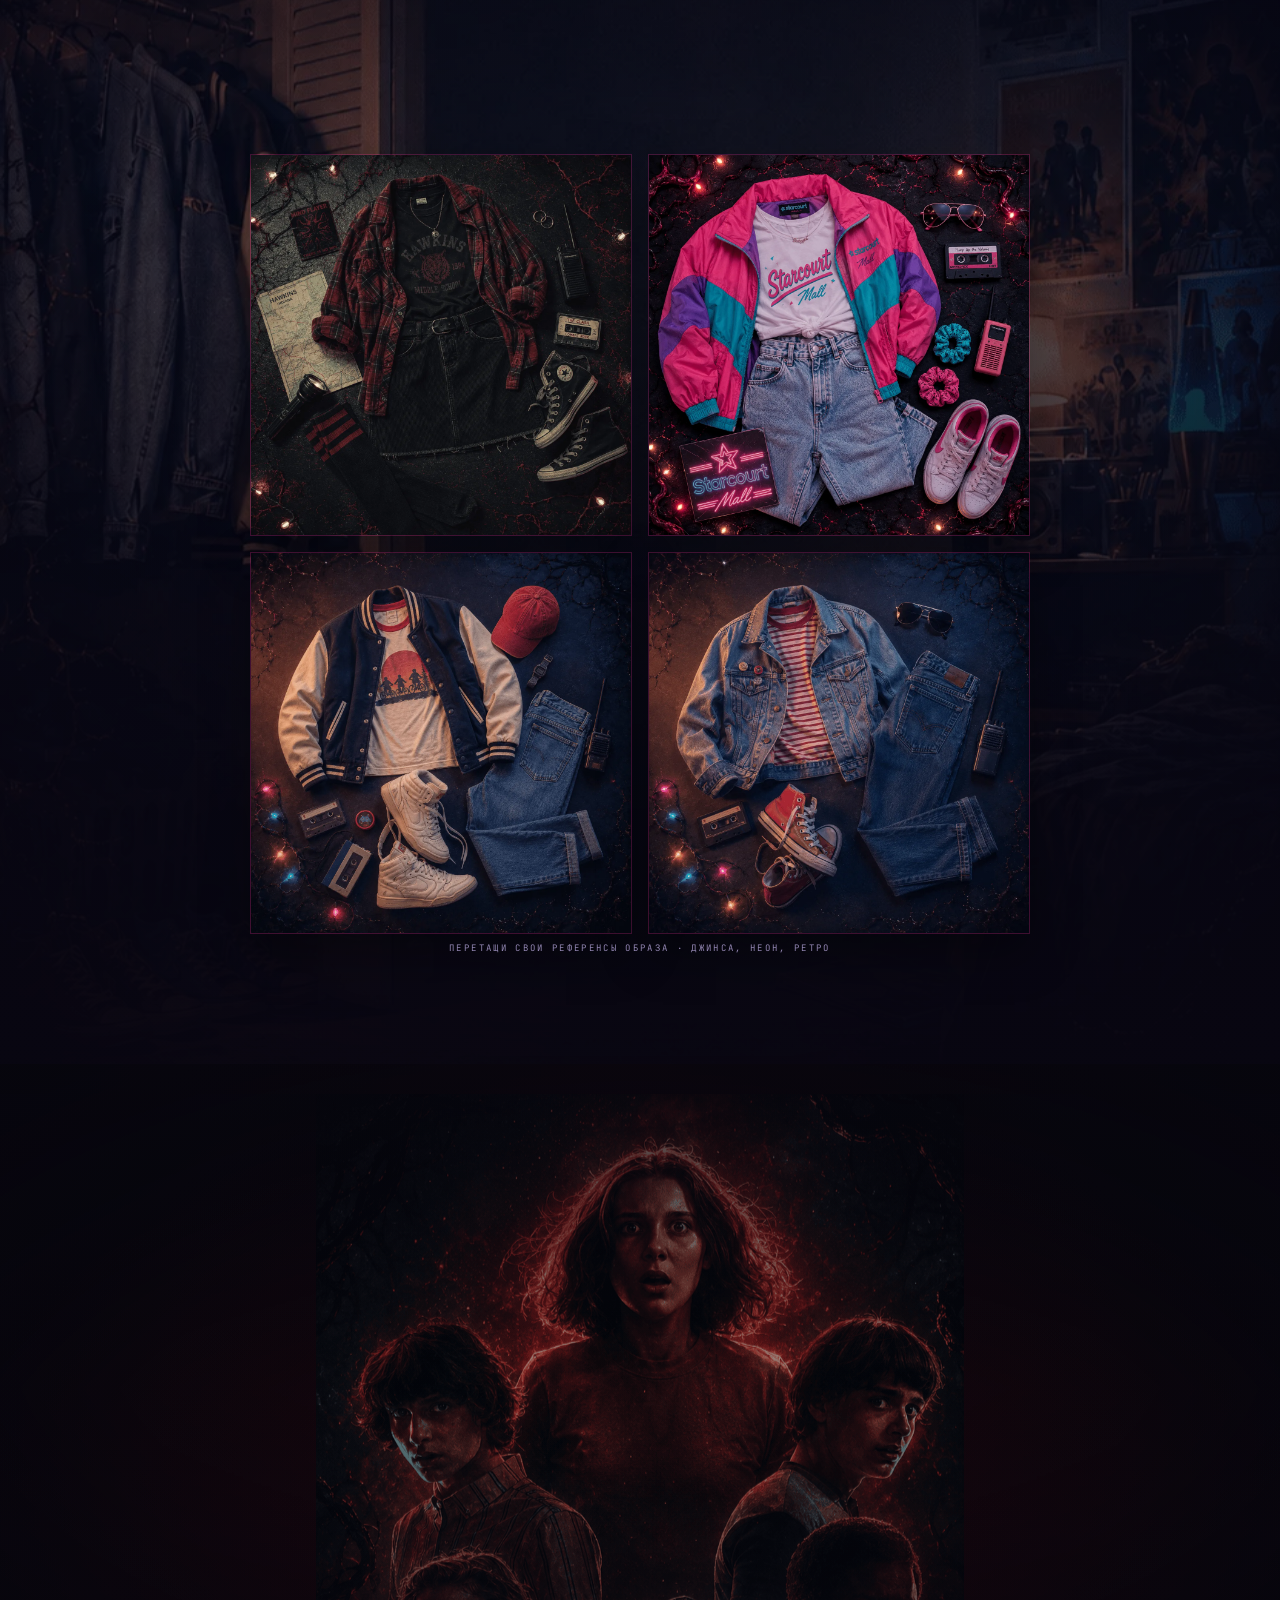
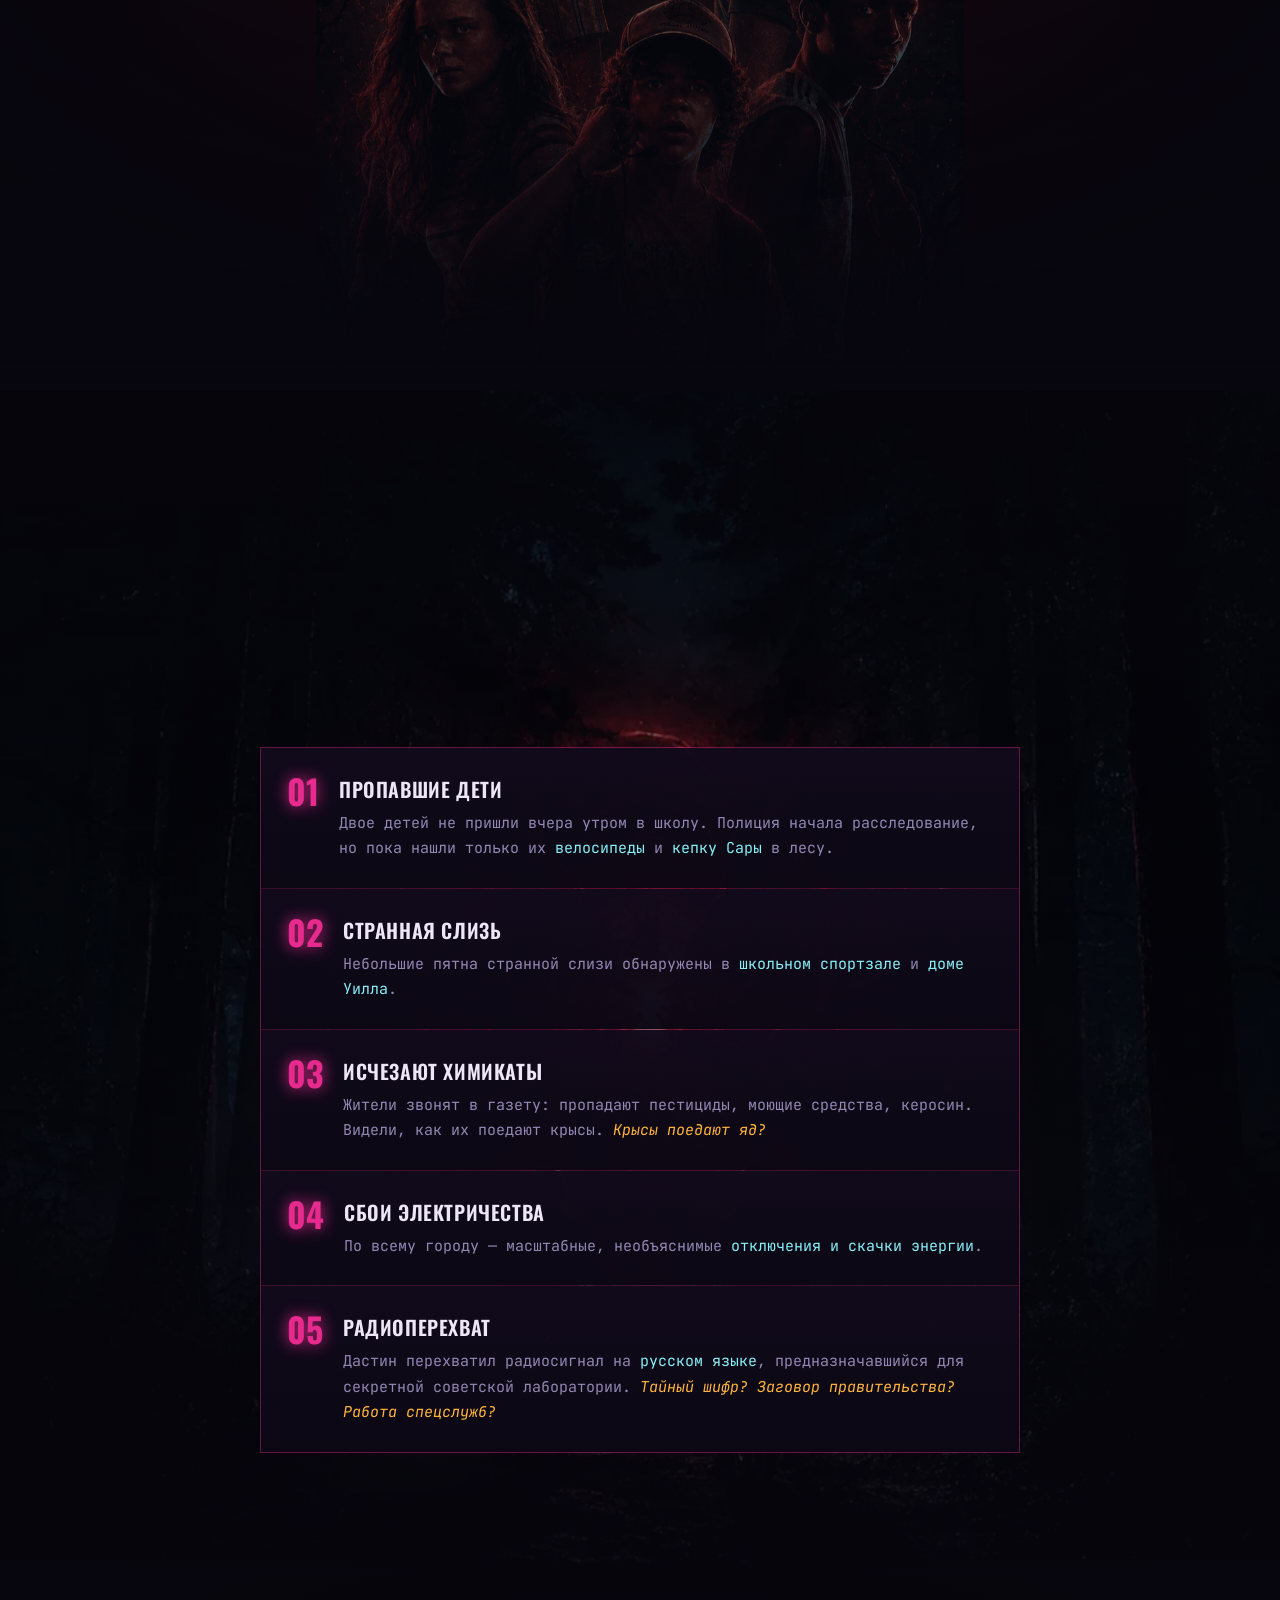
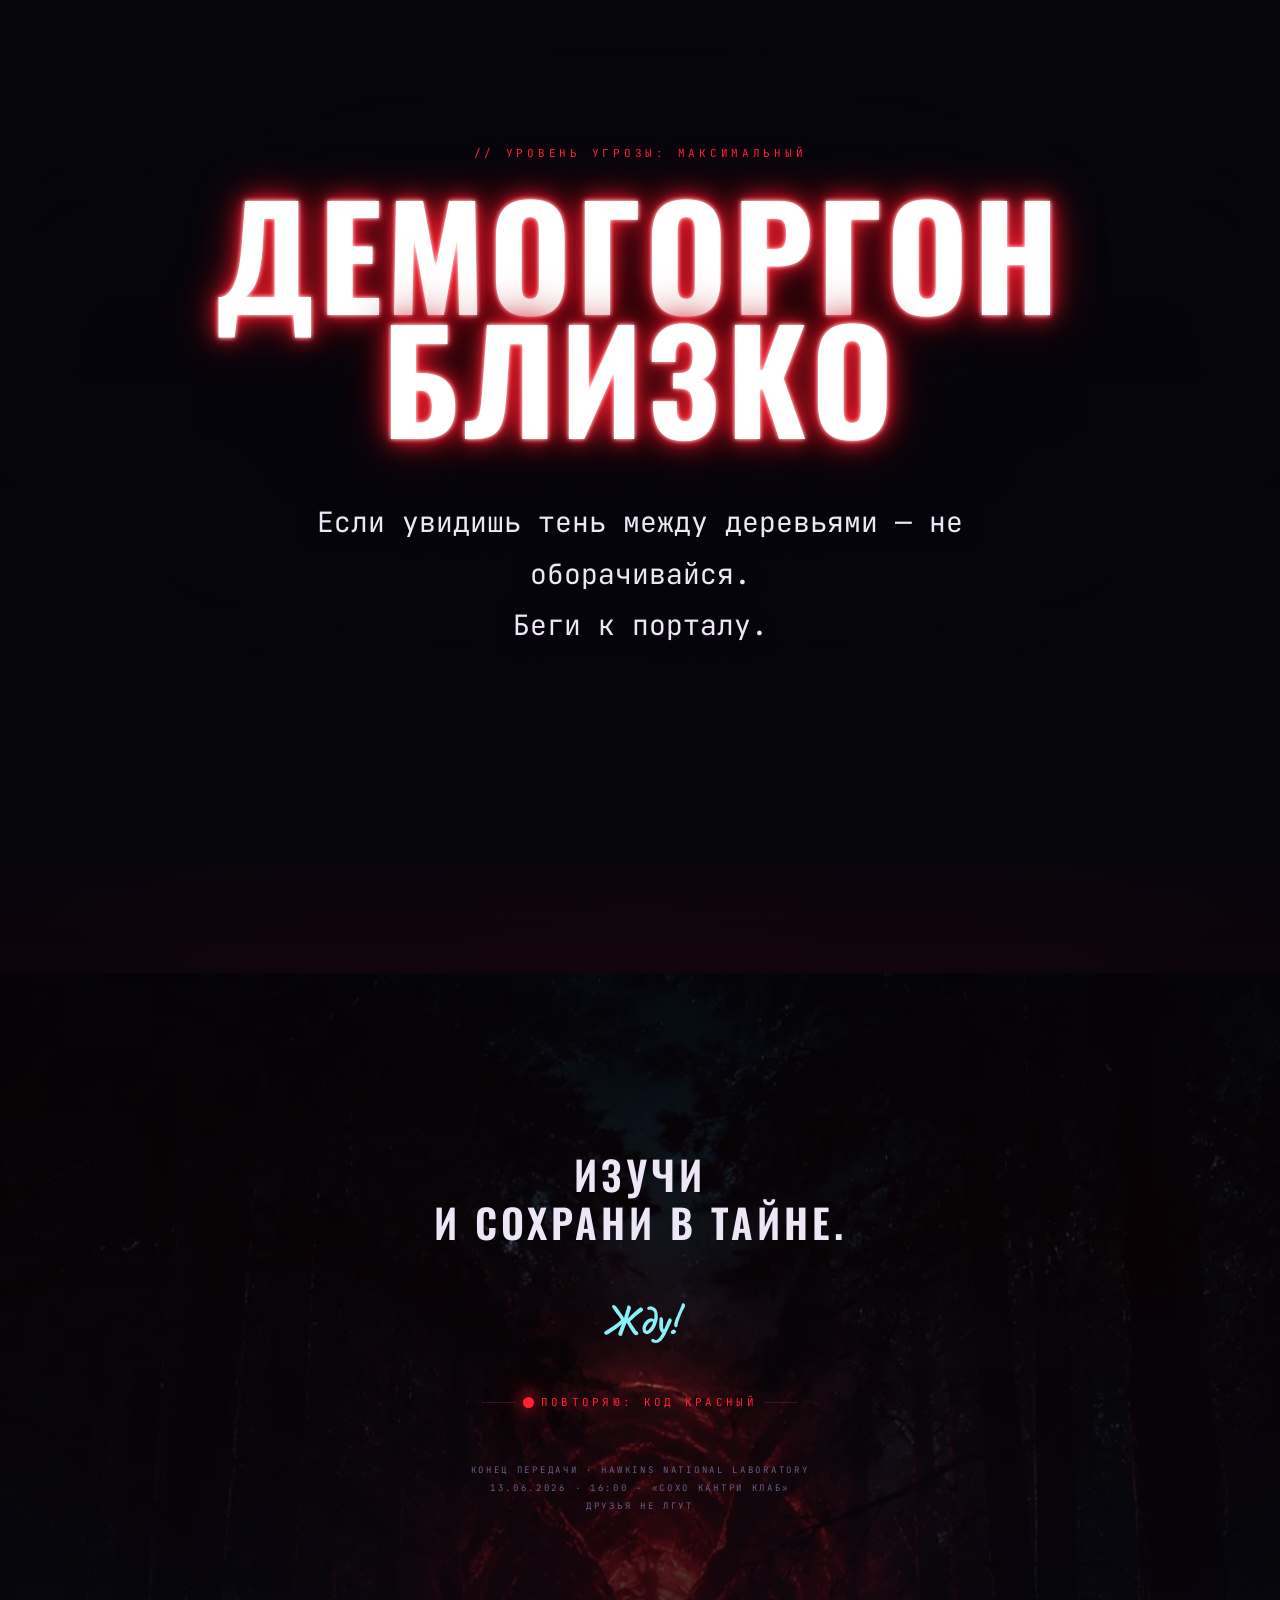
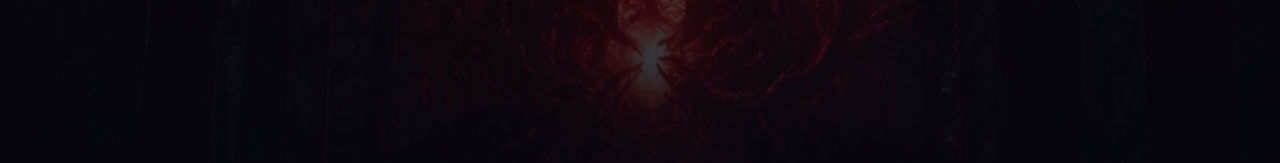
==== commit 4f189780: "Add team section and background audio" ====
--- a/invite.html
+++ b/invite.html
@@ -213,7 +213,22 @@
   </section>
 
 
-  <!-- ============ SCENE 7 — ДОСЬЕ · портал ============ -->
+  <!-- ============ SCENE 7 — КОМАНДА · сбор ============ -->
+  <section class="scene" id="team" data-screen-label="07 · Команда">
+    <div class="scene-bg">
+      <img src="img/bg-team.webp?v=20260608-1807" alt="" aria-hidden="true" loading="lazy">
+    </div>
+    <div class="scene-overlay"></div>
+
+    <div class="scene-inner">
+      <div class="label reveal">// ПРОТОКОЛ ДРУЗЕЙ</div>
+      <h2 class="team-title neon-pink reveal blur d1">КОМАНДА УЖЕ<br>В СБОРЕ</h2>
+      <p class="team-sub reveal d2">Осталось только дождаться тебя.</p>
+    </div>
+  </section>
+
+
+  <!-- ============ SCENE 8 — ДОСЬЕ · портал ============ -->
   <section class="scene scene-compact" id="casefile" data-screen-label="07 · Досье">
     <div class="scene-bg">
       <img src="img/bg-portal.webp?v=20260606-2053" alt="" aria-hidden="true" loading="lazy" style="object-position:center 70%">
@@ -319,6 +334,11 @@
 
 </main>
 
+<audio id="signal-audio" src="audio/theme.wav?v=20260608-1816" loop preload="auto"></audio>
+<button class="audio-toggle" id="audio-toggle" type="button" aria-label="Включить музыку">
+  ВКЛЮЧИТЬ СИГНАЛ
+</button>
+
 <script src="image-slot.js"></script>
 <script src="invite.js"></script>
 </body>
--- a/invite.css
+++ b/invite.css
@@ -92,6 +92,34 @@
   filter:blur(1px); mix-blend-mode:screen; opacity:.0;
   animation:track 9s linear infinite;
 }
+.audio-toggle{
+  position:fixed;
+  right:clamp(14px,4vw,28px);
+  bottom:clamp(14px,4vw,28px);
+  z-index:120;
+  border:1px solid rgba(26,214,230,.52);
+  background:linear-gradient(180deg, rgba(9,7,18,.88), rgba(6,4,12,.92));
+  color:var(--cyan);
+  font-family:'JetBrains Mono', monospace;
+  font-size:10px;
+  font-weight:700;
+  letter-spacing:.22em;
+  text-transform:uppercase;
+  padding:11px 13px;
+  box-shadow:0 0 18px rgba(26,214,230,.18), inset 0 0 18px rgba(255,46,154,.08);
+  opacity:0;
+  pointer-events:none;
+  transform:translateY(12px);
+  transition:opacity .35s ease, transform .35s ease, border-color .2s ease;
+}
+.audio-toggle.show{
+  opacity:.92;
+  pointer-events:auto;
+  transform:none;
+}
+.audio-toggle:hover{
+  border-color:var(--cyan);
+}
 @keyframes track{
   0%{ top:105%; opacity:0 }
   3%{ opacity:.9 }
@@ -492,6 +520,62 @@
 }
 .map-slot{ width:100%; aspect-ratio:16/10; margin-top:clamp(18px,5vw,26px); }
 .slot-cap{ font-size:9px; letter-spacing:.26em; text-transform:uppercase; color:var(--muted); margin-top:8px; text-align:center; }
+
+/* ============================================================
+   TEAM
+   ============================================================ */
+#team{
+  min-height:100svh;
+  background:
+    radial-gradient(85% 70% at 50% 50%, rgba(120,12,18,.20), transparent 64%),
+    linear-gradient(90deg, #050408 0%, #13060c 48%, #050408 100%);
+}
+#team .scene-bg img{
+  object-fit:contain;
+  object-position:center center;
+  background:
+    radial-gradient(80% 70% at 50% 45%, rgba(120,12,18,.34), transparent 70%),
+    #07050b;
+}
+#team .scene-overlay{
+  background:
+    radial-gradient(72% 62% at 50% 40%, rgba(7,6,14,.10) 0%, rgba(7,6,14,.34) 52%, rgba(7,6,14,.88) 100%),
+    linear-gradient(180deg, rgba(7,6,14,.58) 0%, rgba(7,6,14,.18) 36%, rgba(7,6,14,.86) 100%);
+}
+#team .scene-inner{
+  max-width:900px;
+  transform:translateY(19svh);
+}
+.team-title{
+  font-family:'Oswald', sans-serif;
+  font-weight:700;
+  text-transform:uppercase;
+  font-size:clamp(46px,10vw,132px);
+  line-height:.9;
+  letter-spacing:.055em;
+  margin:clamp(14px,3vw,26px) auto 0;
+}
+.team-sub{
+  font-family:'JetBrains Mono', monospace;
+  font-weight:700;
+  font-size:clamp(14px,2vw,23px);
+  line-height:1.5;
+  letter-spacing:.12em;
+  text-transform:uppercase;
+  color:var(--cyan-soft);
+  text-shadow:0 0 18px rgba(26,214,230,.42), 0 0 18px rgba(0,0,0,.78);
+  margin:clamp(18px,3vw,30px) auto 0;
+}
+
+@media (max-width:600px){
+  #team .scene-inner{
+    transform:translateY(22svh);
+  }
+
+  .team-title{
+    font-size:clamp(42px,12vw,58px);
+  }
+}
 
 /* ============================================================
    CASE FILE (dossier evidence)
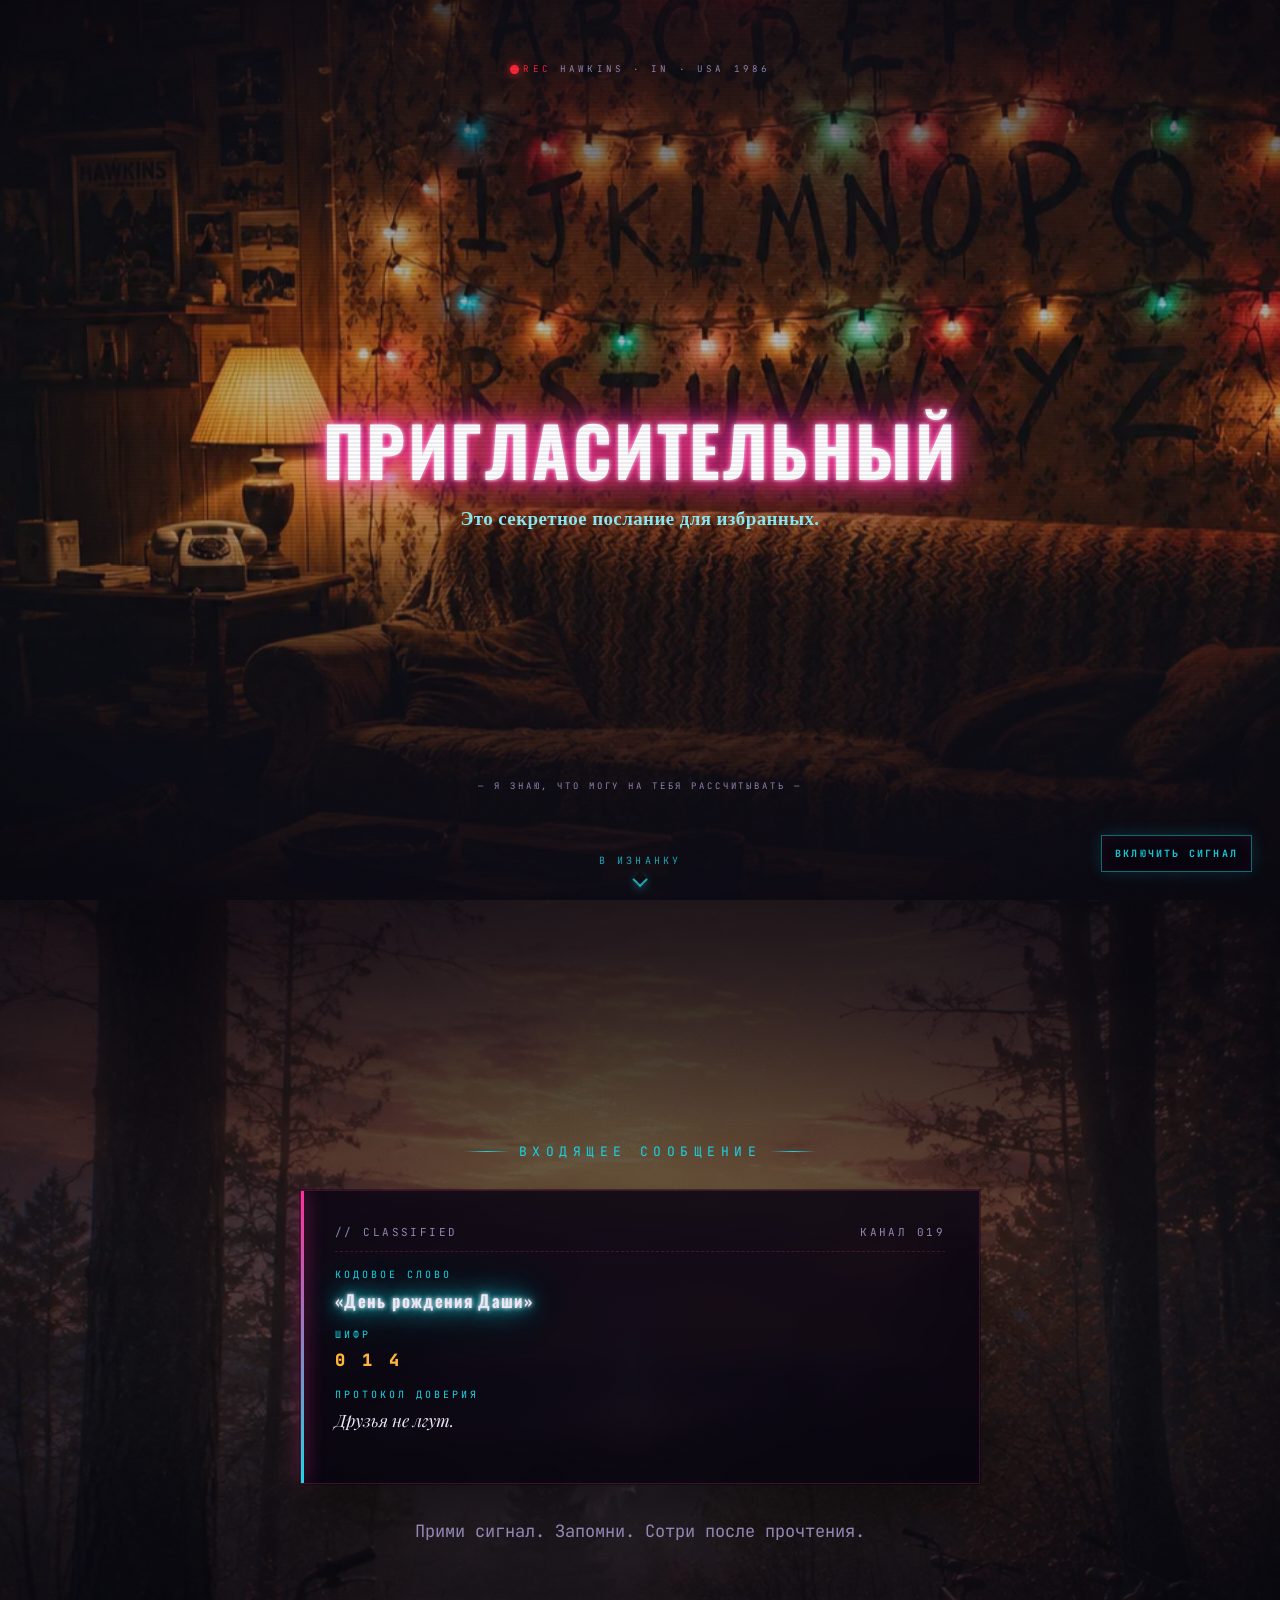
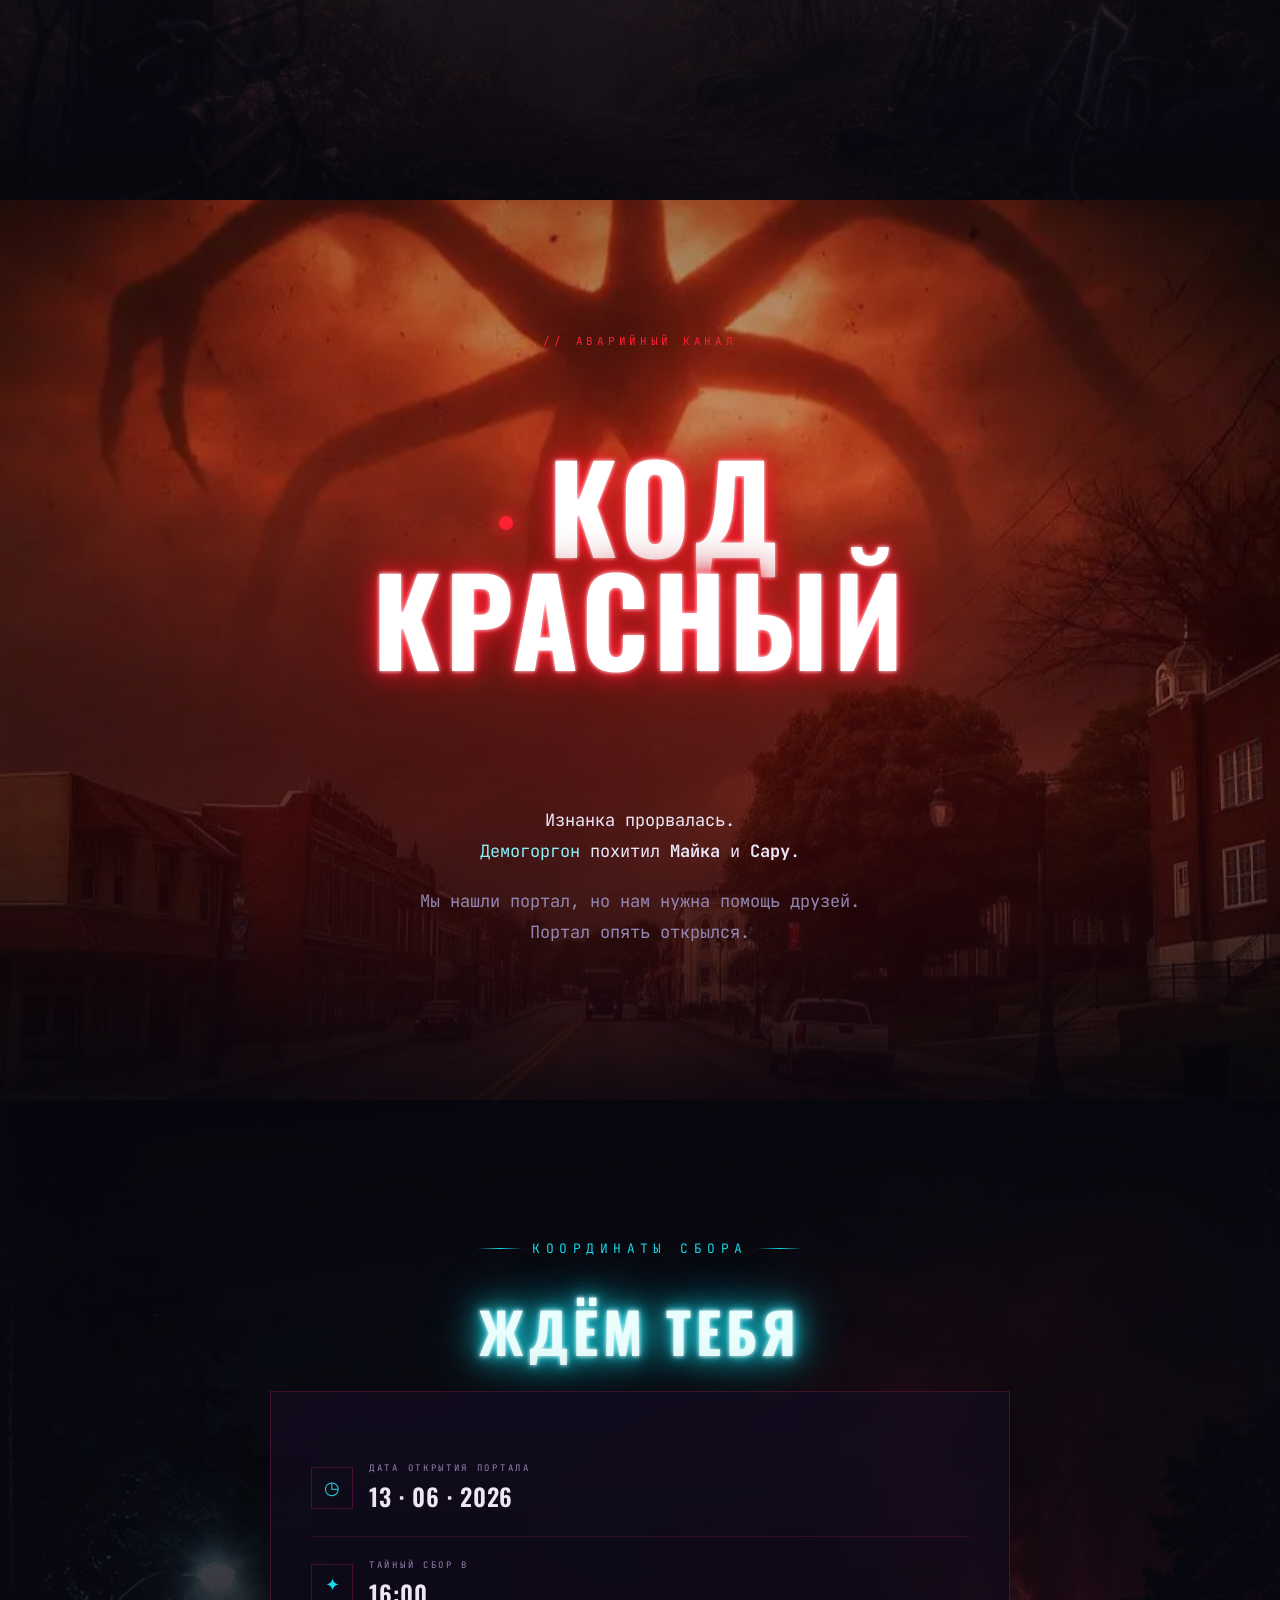
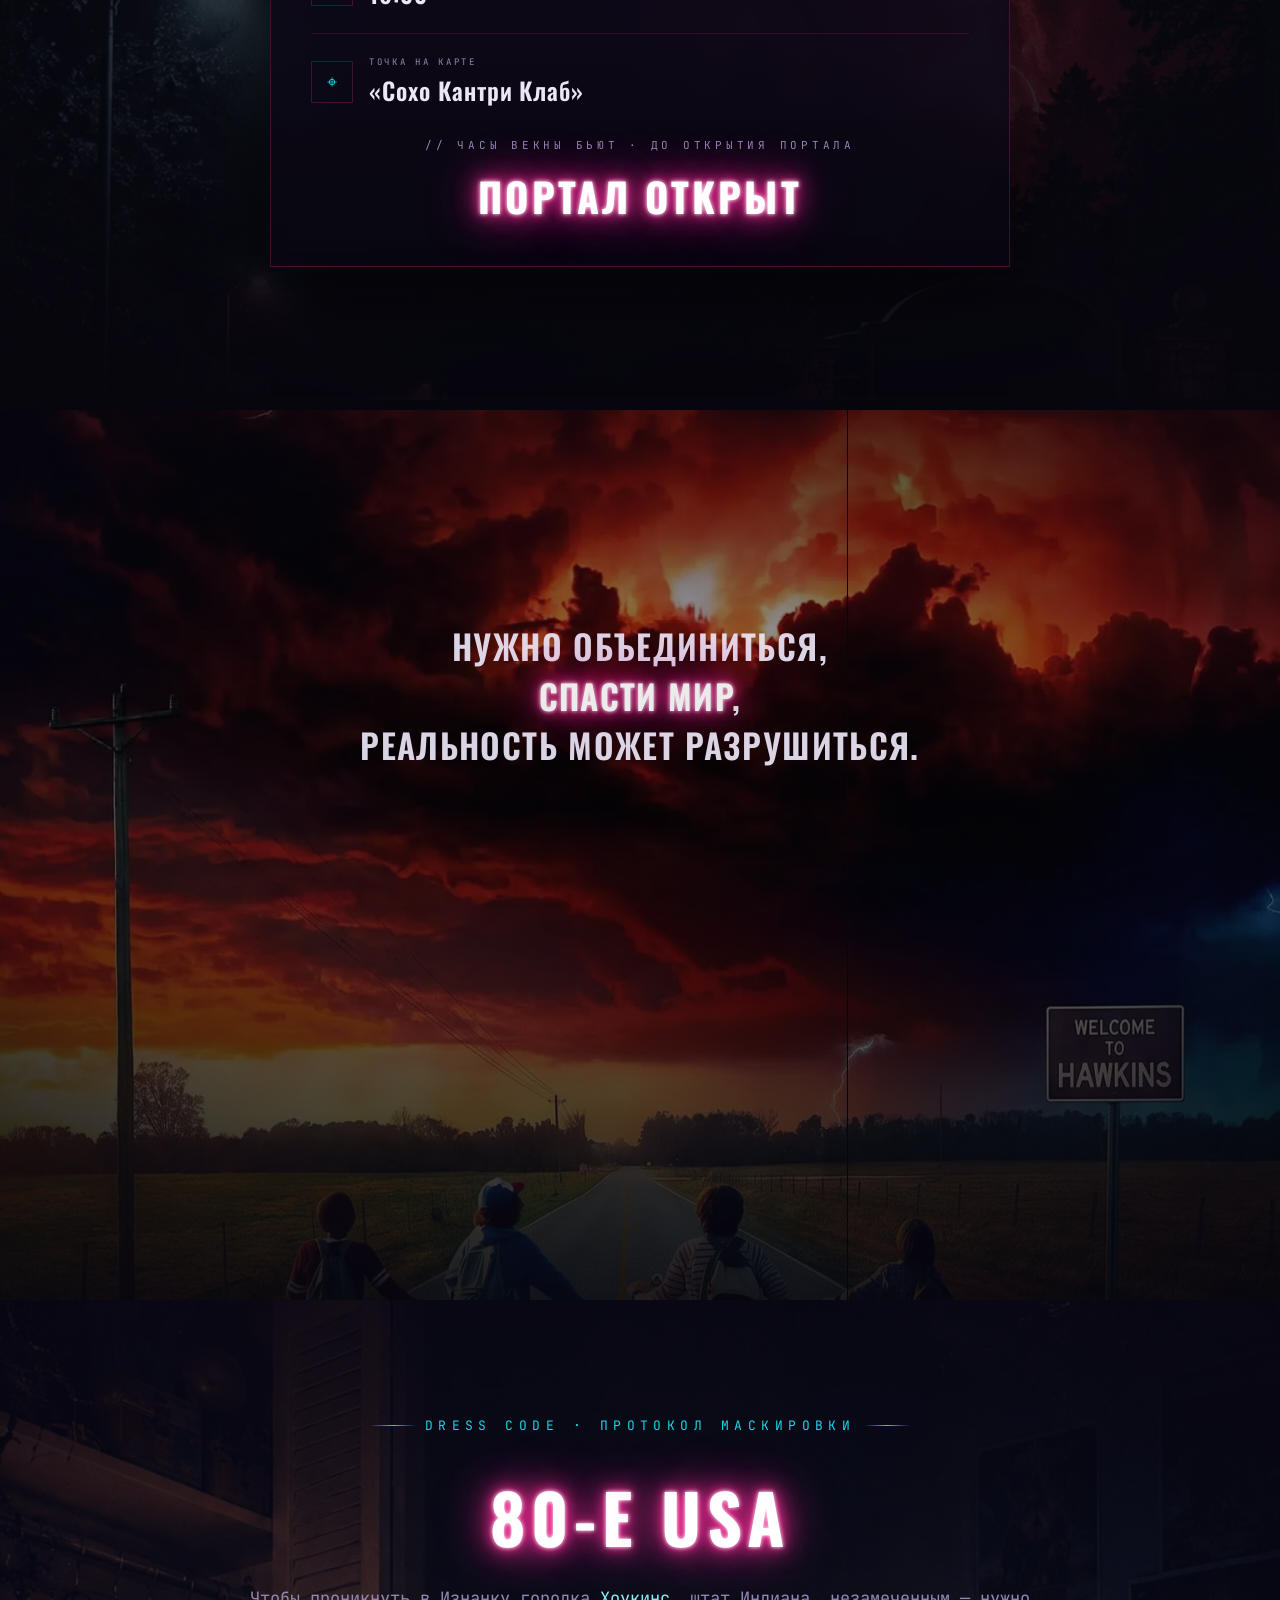
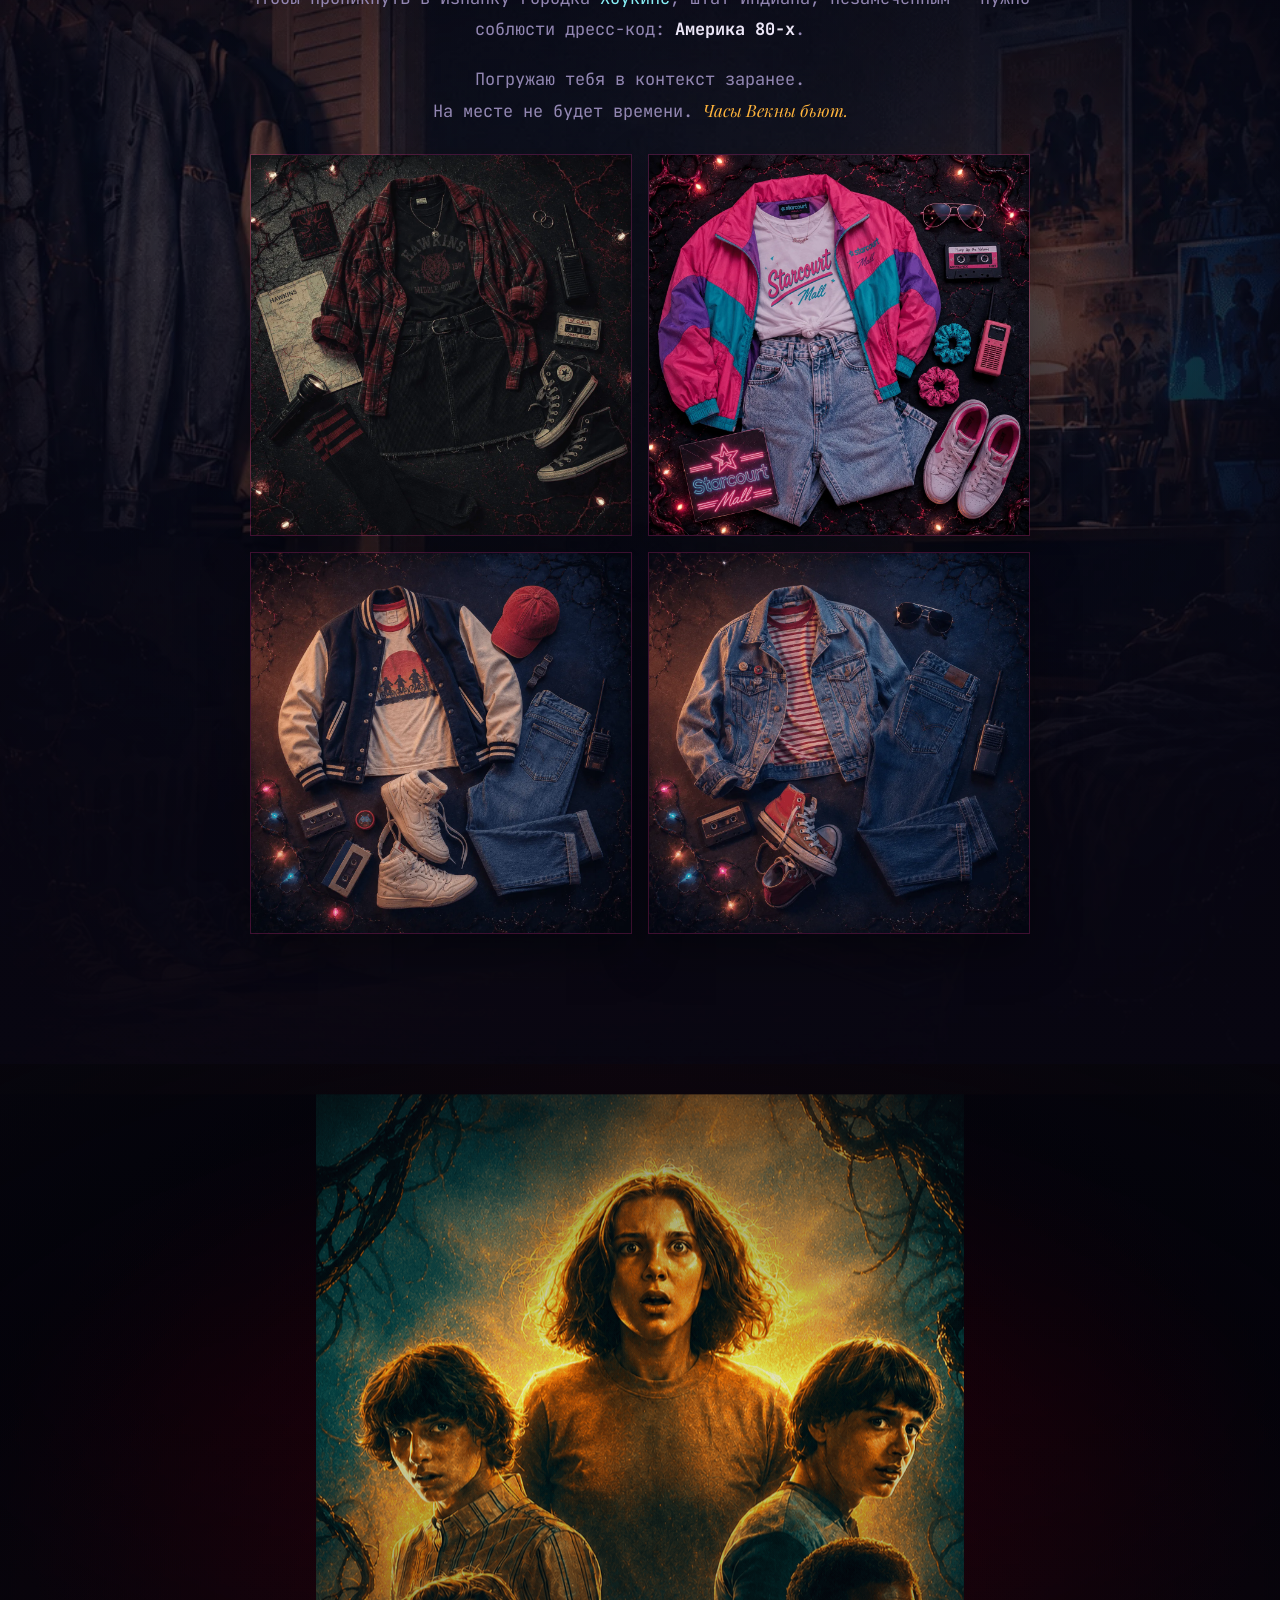
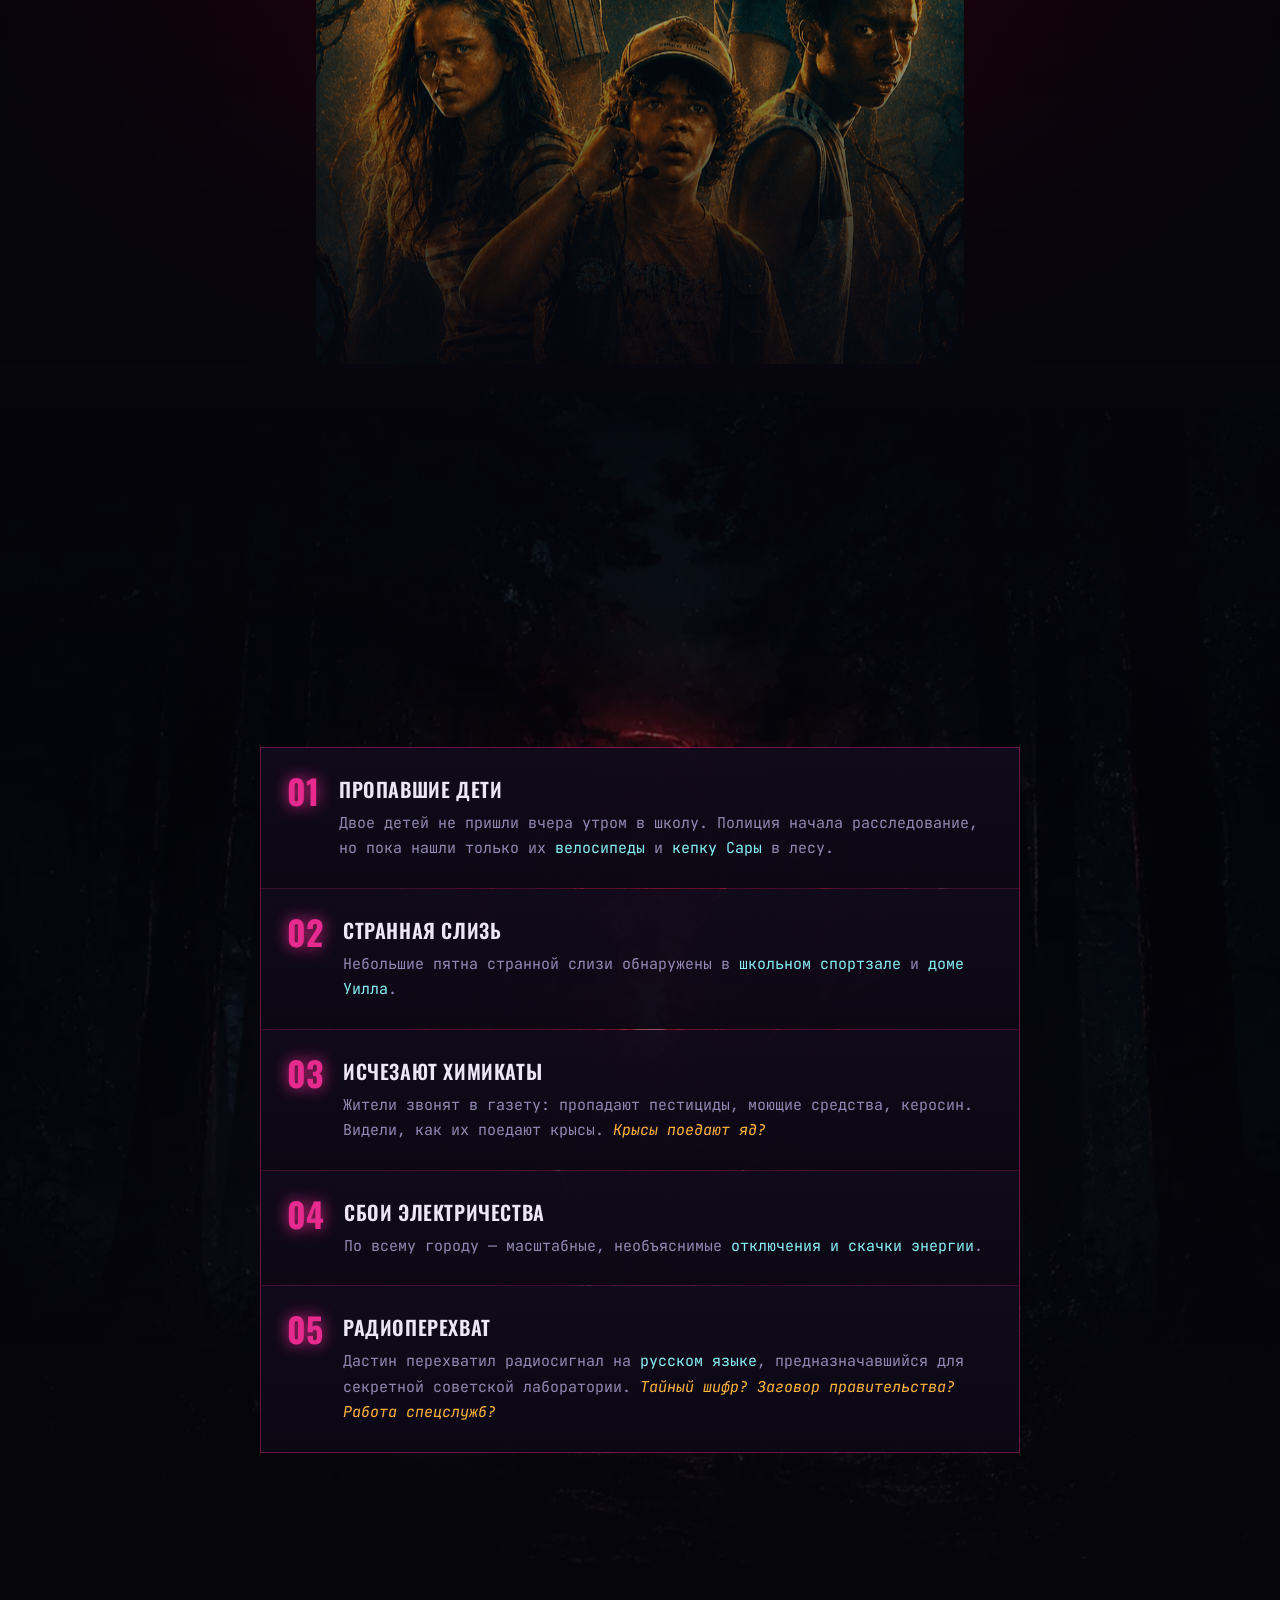
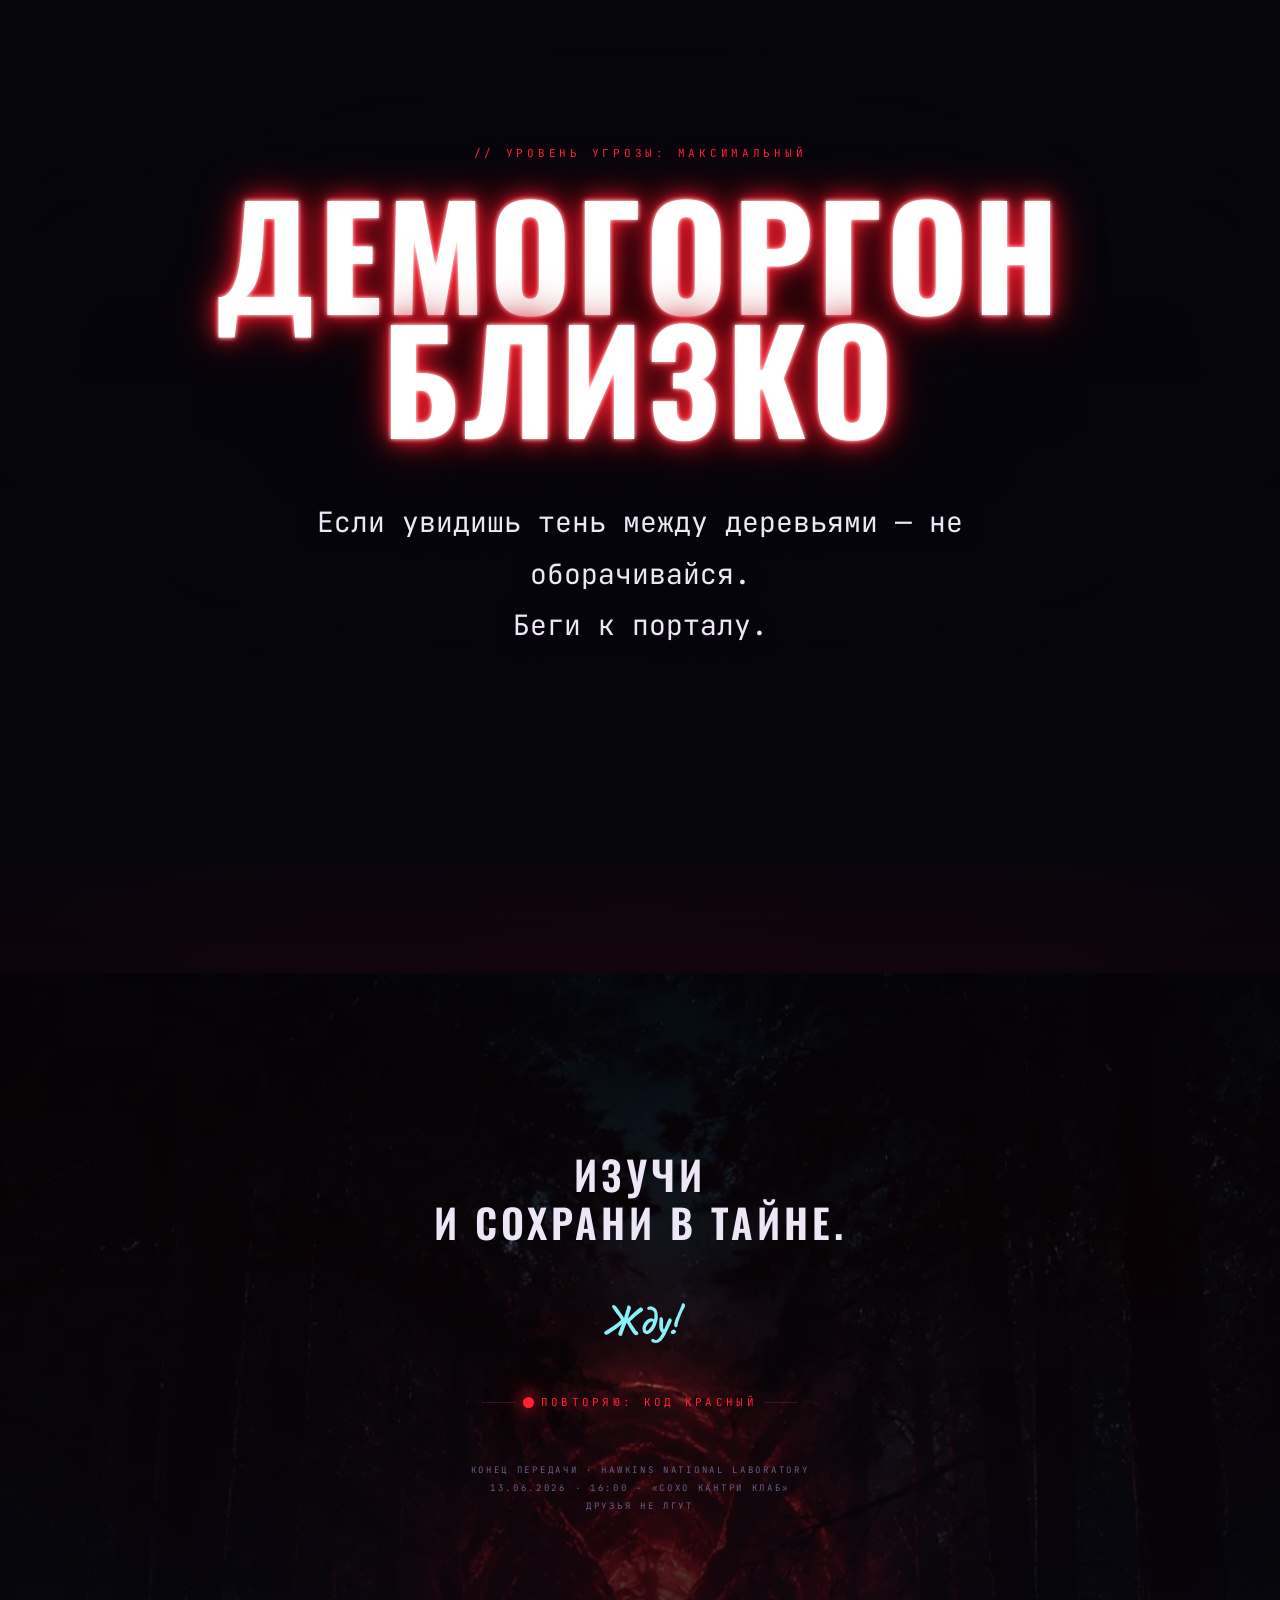
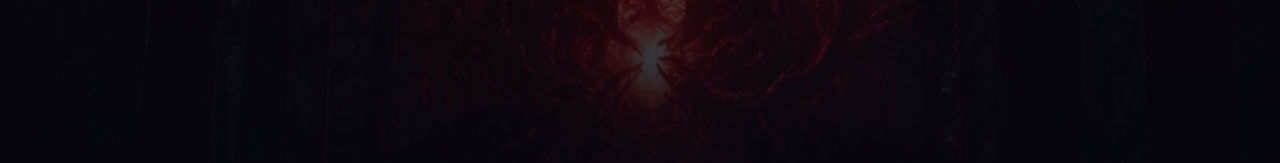
==== commit 2a1a74cf: "Update section media" ====
--- a/invite.html
+++ b/invite.html
@@ -82,7 +82,7 @@
   <!-- ============ SCENE 3 — КОД КРАСНЫЙ · брошенные велики ============ -->
   <section class="scene" id="codered" data-screen-label="03 · Код красный">
     <div class="scene-bg">
-      <img src="img/bg-bikes.webp?v=20260606-2053" alt="" aria-hidden="true" loading="lazy" style="object-position:center 55%">
+      <img src="img/bg-codered.webp?v=20260608-1957" alt="" aria-hidden="true" loading="lazy" style="object-position:center 55%">
     </div>
     <div class="scene-overlay ov-red"></div>
     <div class="red-pulse-veil"></div>
@@ -158,7 +158,7 @@
   <!-- ============ SCENE 5 — МИССИЯ + P.S. · портал ============ -->
   <section class="scene" id="mission" data-screen-label="05 · Миссия">
     <div class="scene-bg">
-      <img src="img/bg-mission.webp?v=20260606-2053" alt="" aria-hidden="true" loading="lazy">
+      <img src="img/bg-mission-new.webp?v=20260608-2021" alt="" aria-hidden="true" loading="lazy">
     </div>
     <div class="scene-overlay ov-portal"></div>
 
@@ -216,7 +216,7 @@
   <!-- ============ SCENE 7 — КОМАНДА · сбор ============ -->
   <section class="scene" id="team" data-screen-label="07 · Команда">
     <div class="scene-bg">
-      <img src="img/bg-team.webp?v=20260608-1807" alt="" aria-hidden="true" loading="lazy">
+      <img src="img/bg-team-new.webp?v=20260608-2005" alt="" aria-hidden="true" loading="lazy">
     </div>
     <div class="scene-overlay"></div>
 
--- a/invite.css
+++ b/invite.css
@@ -533,14 +533,15 @@
 #team .scene-bg img{
   object-fit:contain;
   object-position:center center;
+  filter:brightness(1.32) contrast(1.06) saturate(1.08);
   background:
     radial-gradient(80% 70% at 50% 45%, rgba(120,12,18,.34), transparent 70%),
     #07050b;
 }
 #team .scene-overlay{
   background:
-    radial-gradient(72% 62% at 50% 40%, rgba(7,6,14,.10) 0%, rgba(7,6,14,.34) 52%, rgba(7,6,14,.88) 100%),
-    linear-gradient(180deg, rgba(7,6,14,.58) 0%, rgba(7,6,14,.18) 36%, rgba(7,6,14,.86) 100%);
+    radial-gradient(72% 62% at 50% 40%, rgba(7,6,14,0) 0%, rgba(7,6,14,.18) 52%, rgba(7,6,14,.70) 100%),
+    linear-gradient(180deg, rgba(7,6,14,.38) 0%, rgba(7,6,14,.06) 36%, rgba(7,6,14,.72) 100%);
 }
 #team .scene-inner{
   max-width:900px;
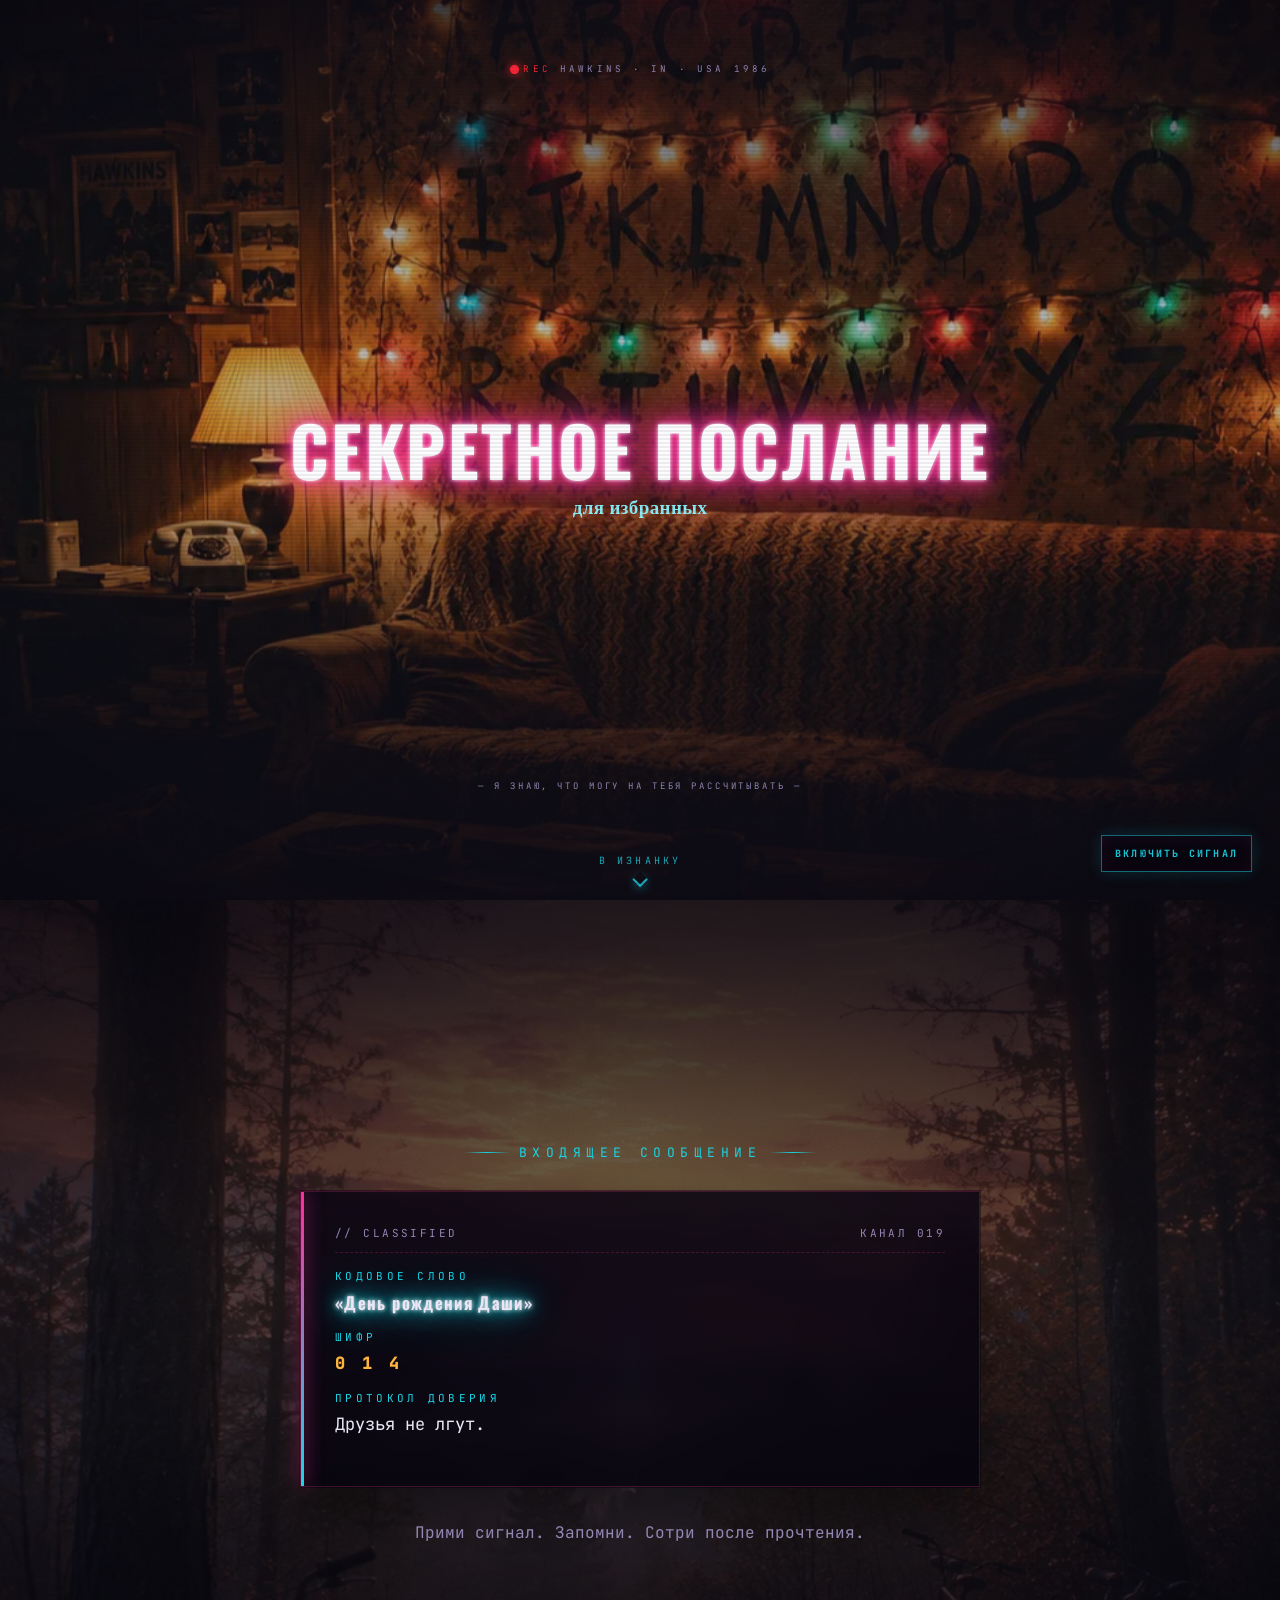
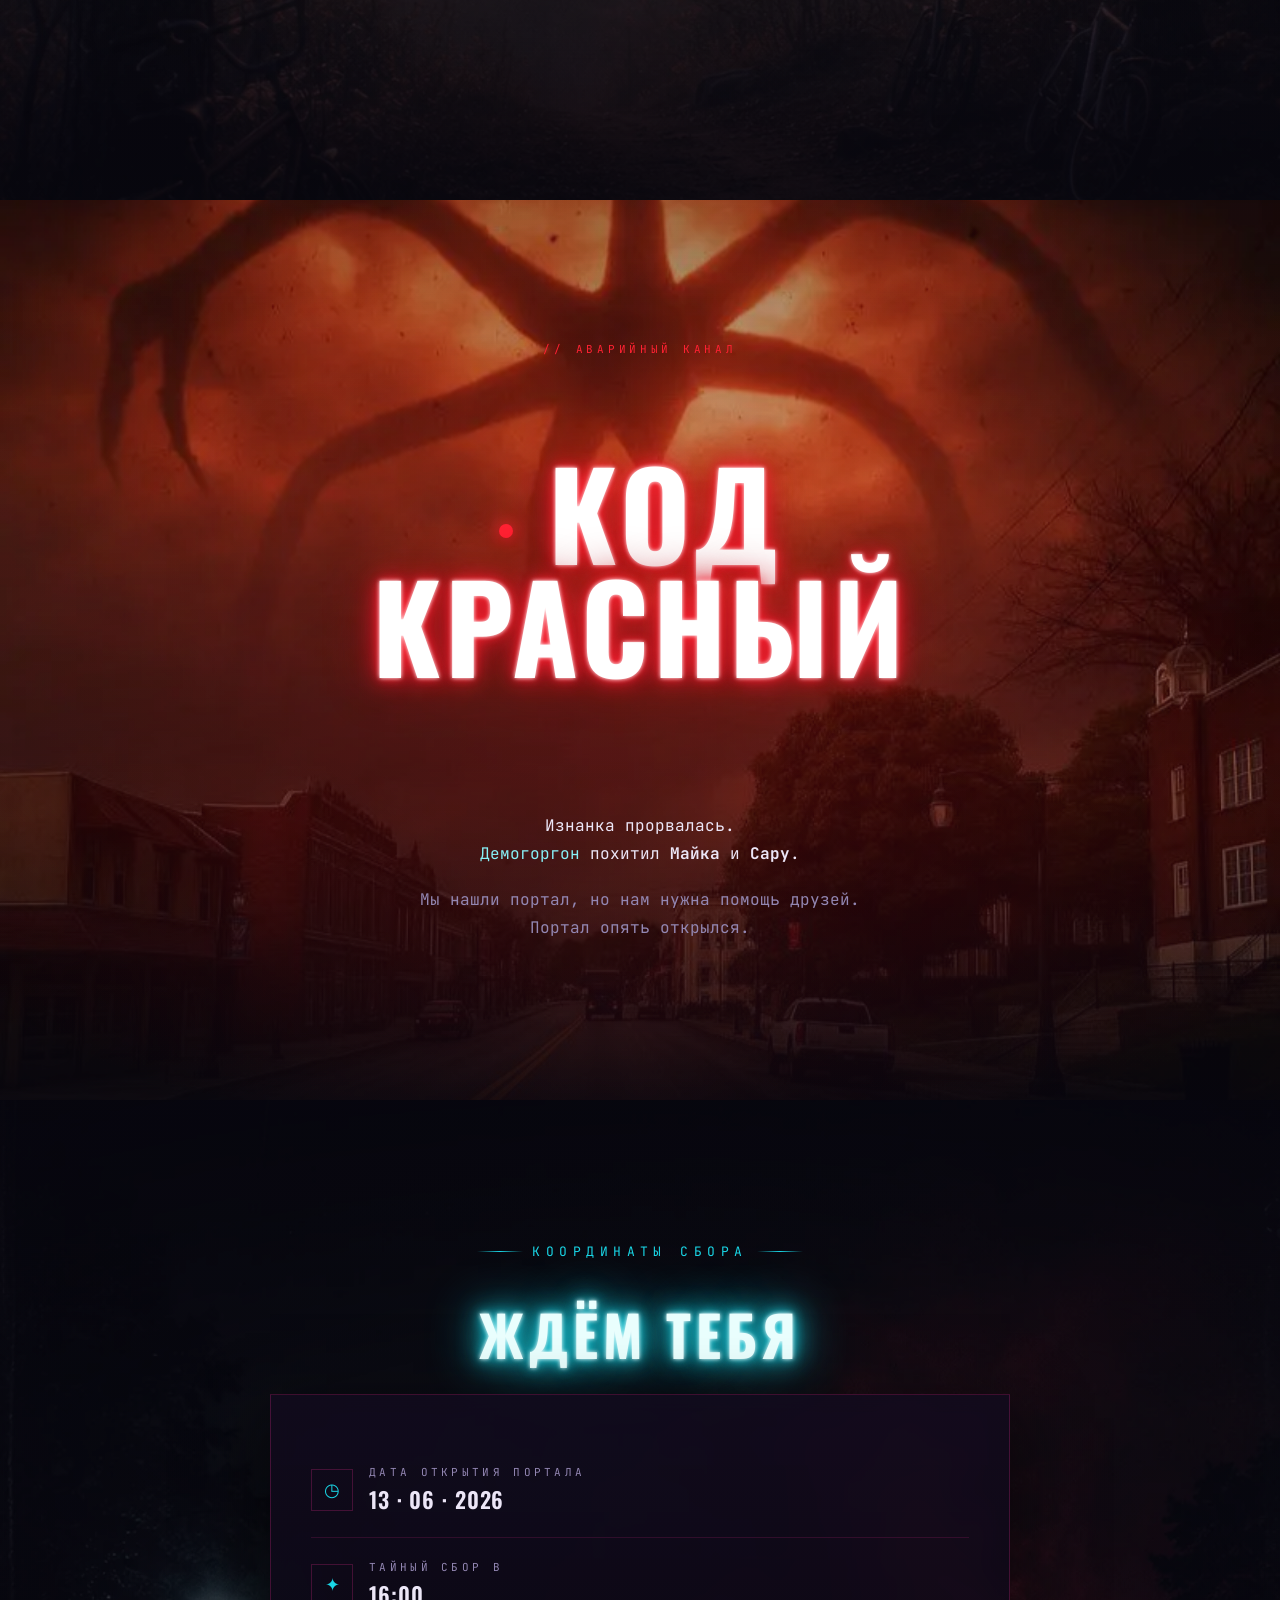
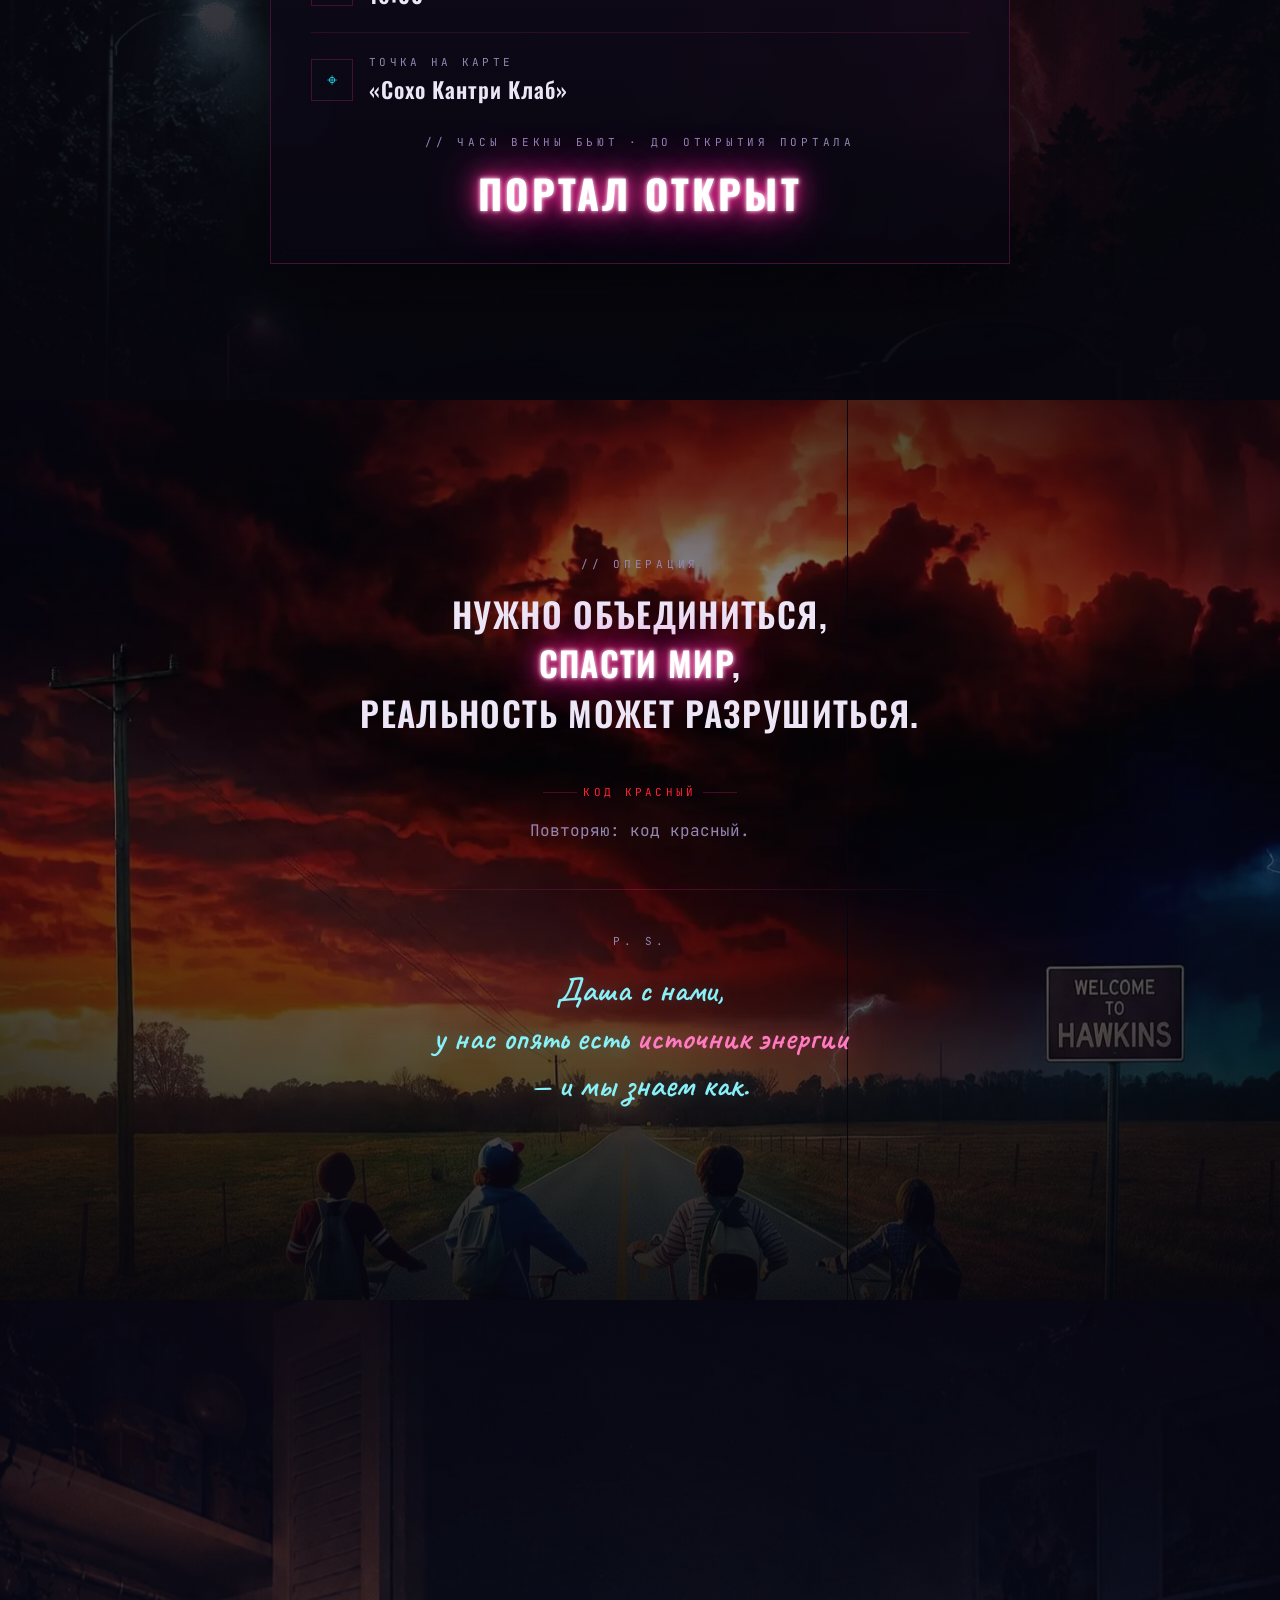
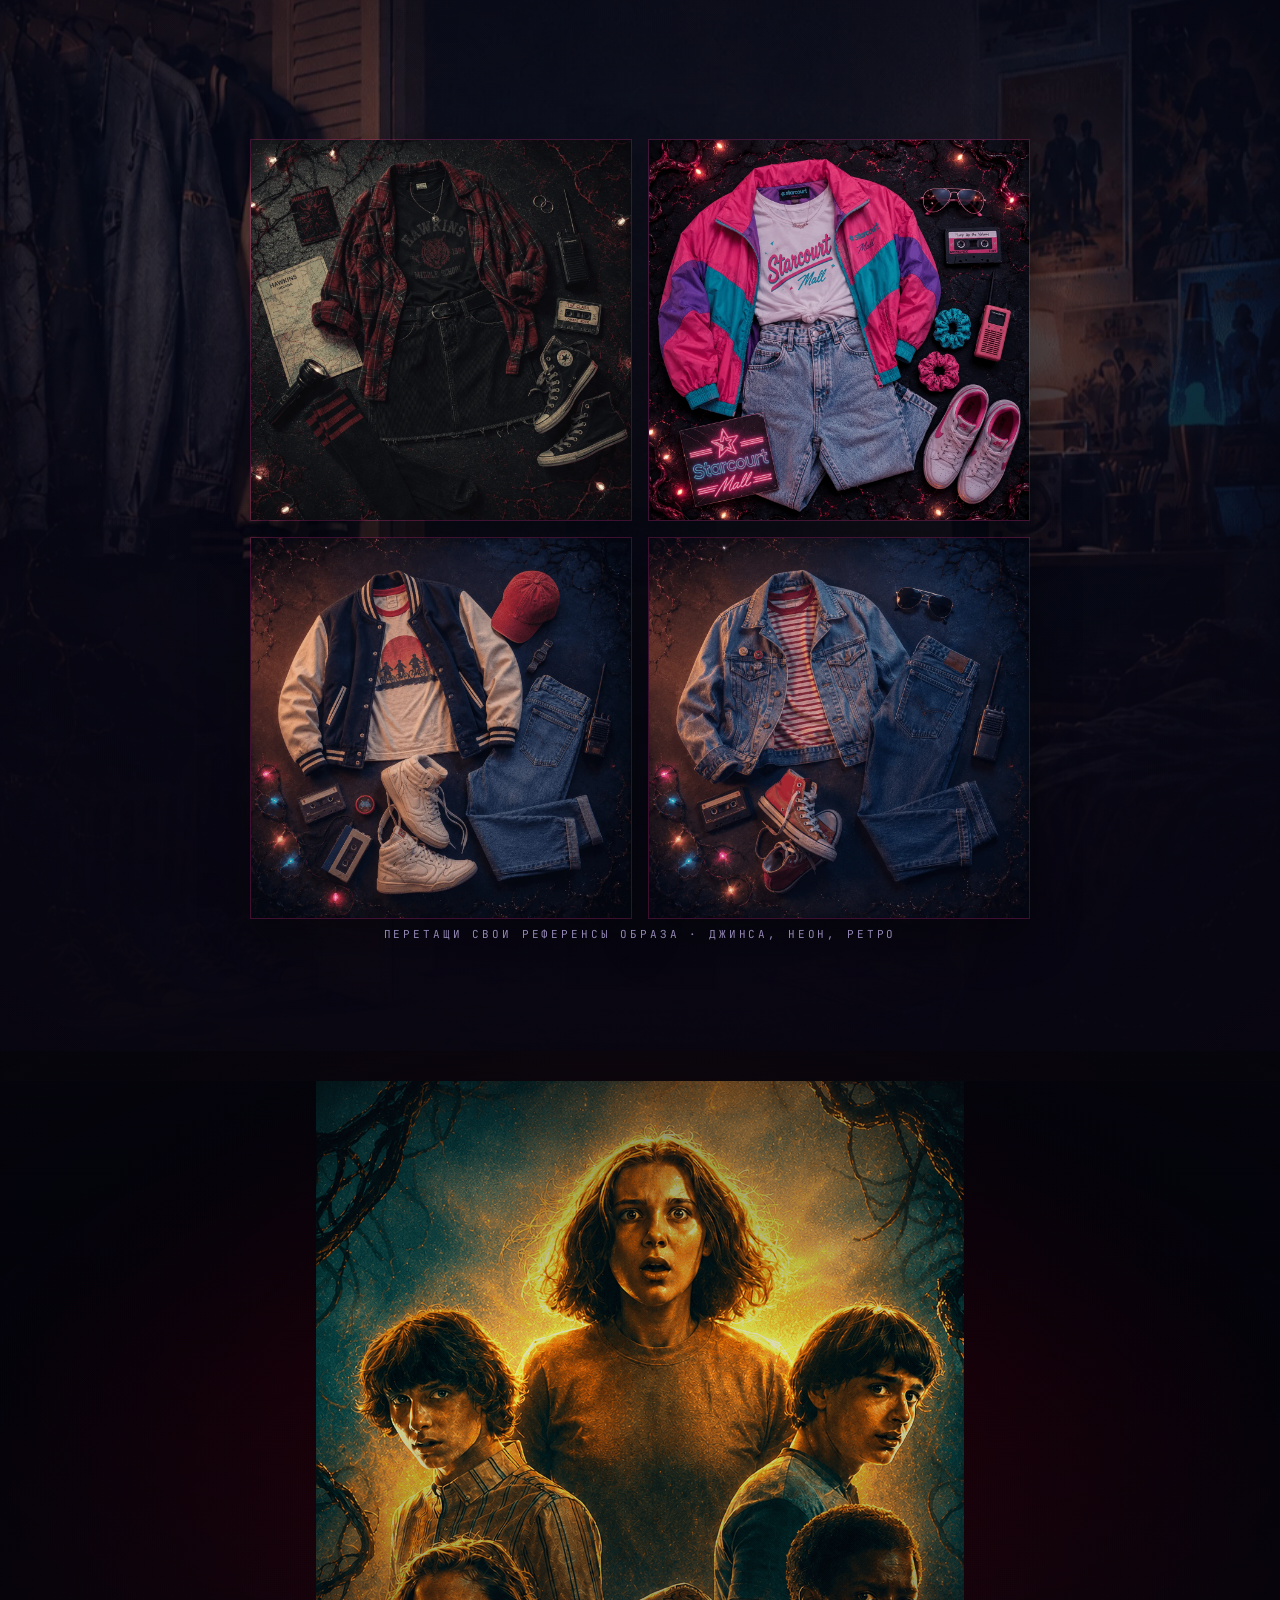
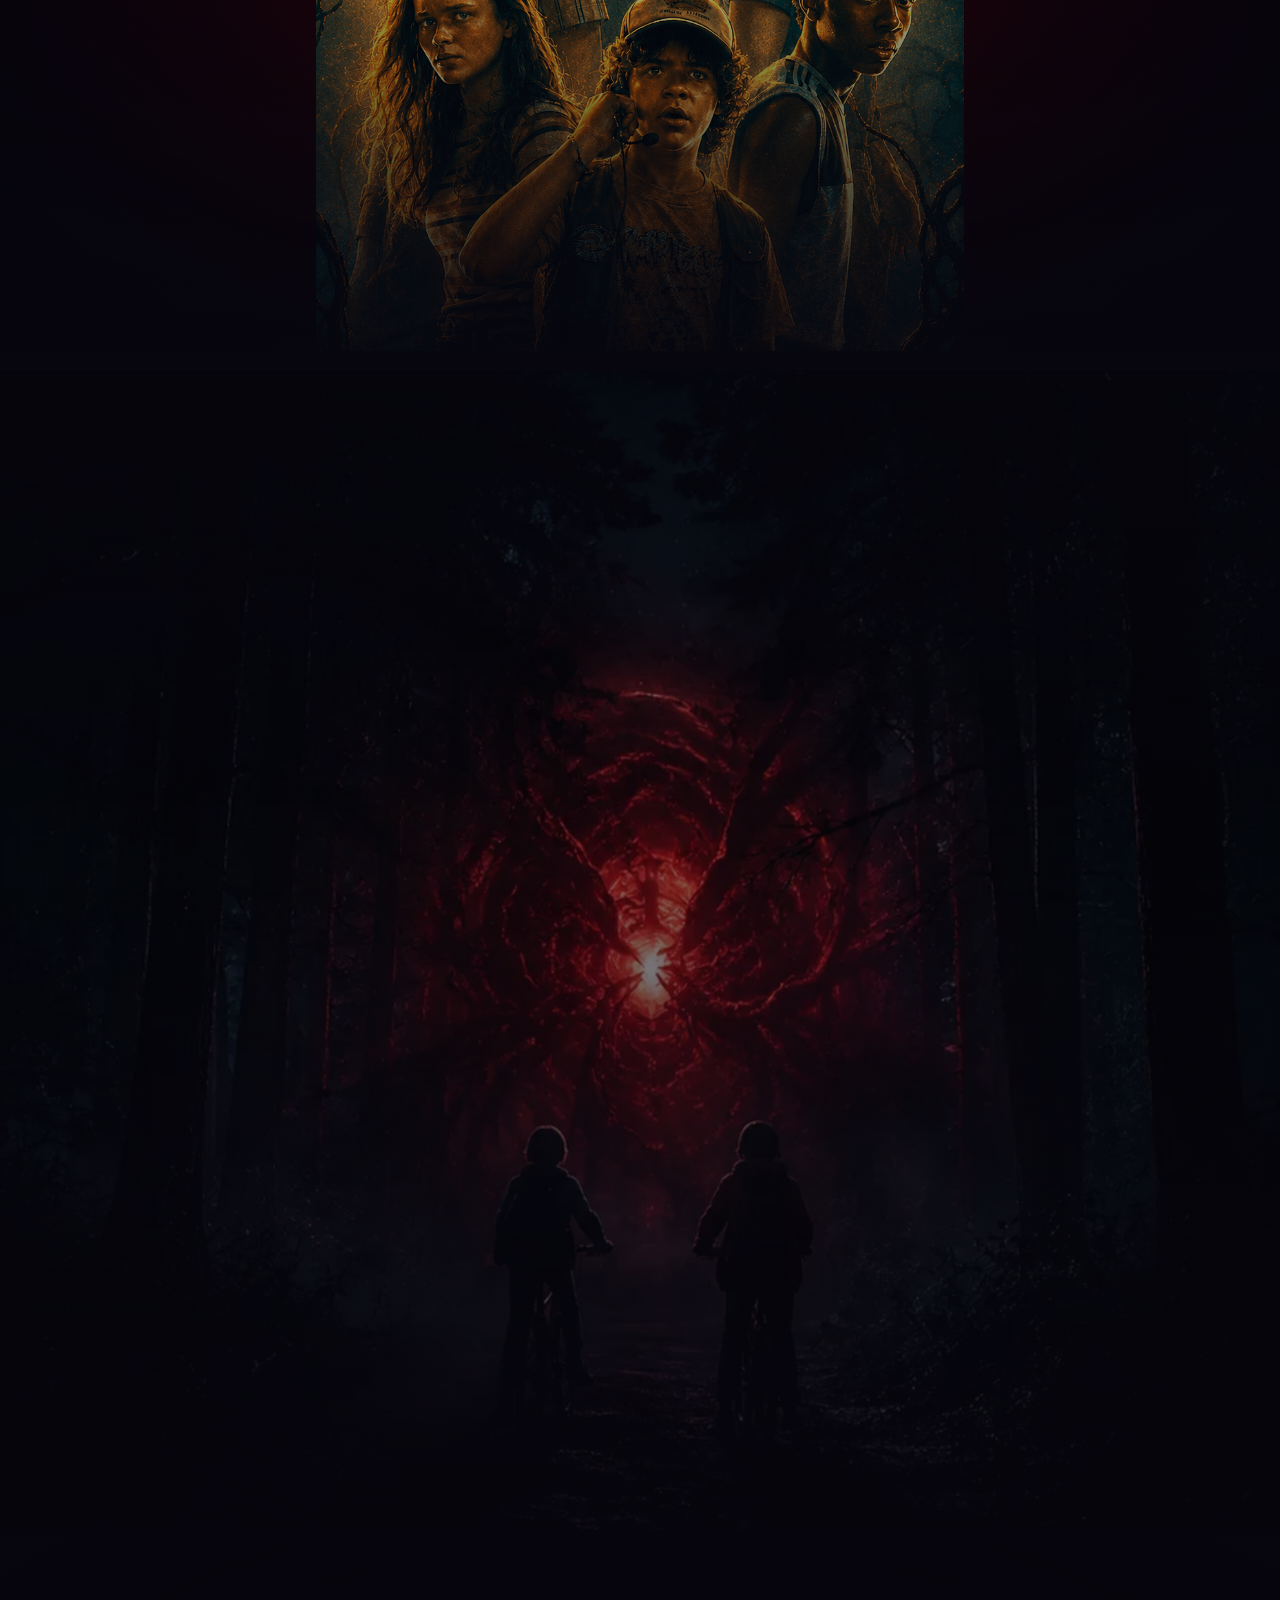
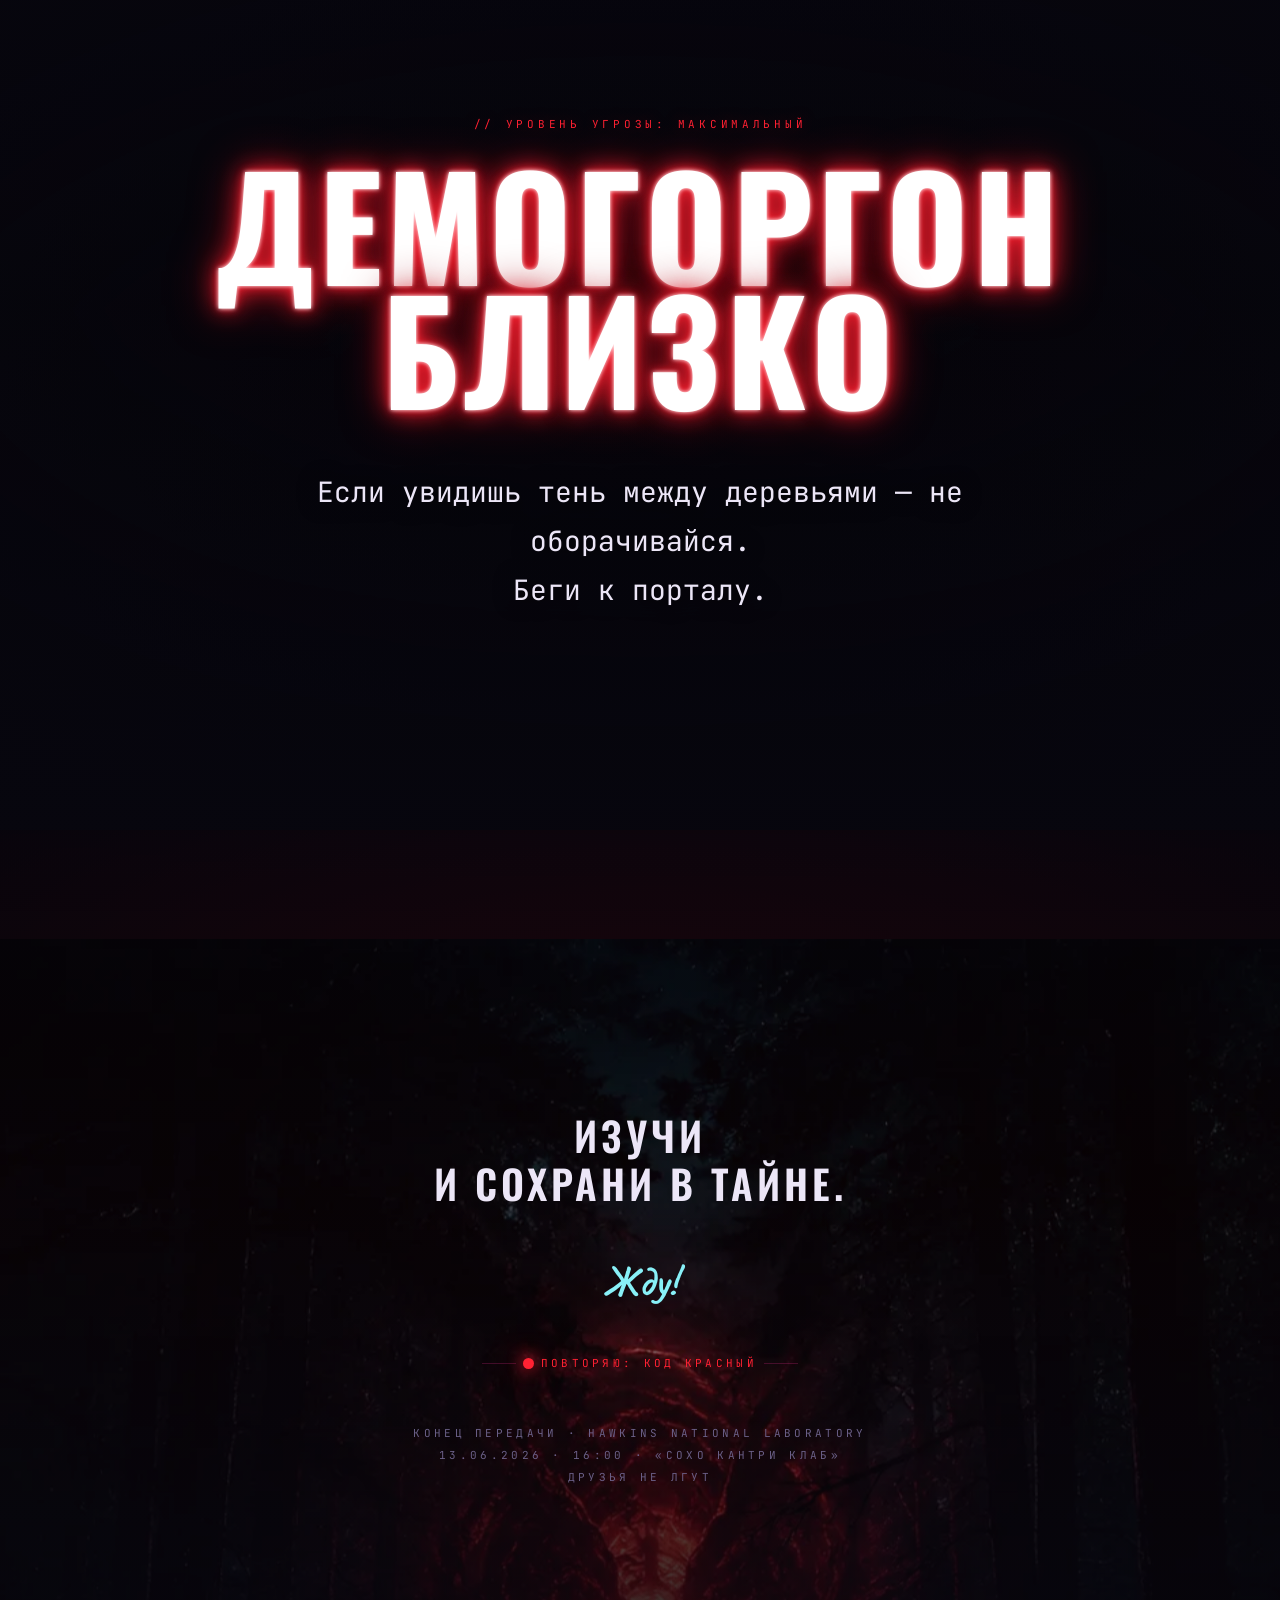
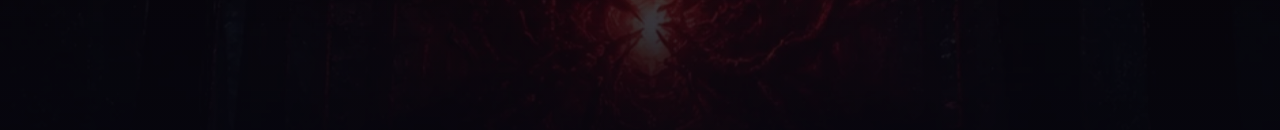
==== commit cf55c083: "Update copy and improve readability" ====
--- a/invite.html
+++ b/invite.html
@@ -3,7 +3,7 @@
 <head>
 <meta charset="UTF-8">
 <meta name="viewport" content="width=device-width, initial-scale=1.0, viewport-fit=cover">
-<title>ПРИГЛАСИТЕЛЬНЫЙ — Секретное послание</title>
+<title>СЕКРЕТНОЕ ПОСЛАНИЕ — День рождения Даши</title>
 <link rel="stylesheet" href="invite.css">
 </head>
 <body>
@@ -34,8 +34,8 @@
       <div class="spacer"></div>
       <div class="spacer"></div>
 
-      <h1 class="hero-title neon-pink glitch flick-slow reveal d1" data-text="ПРИГЛАСИТЕЛЬНЫЙ">ПРИГЛАСИТЕЛЬНЫЙ</h1>
-      <p class="hero-sub reveal d2">Это секретное послание для&nbsp;избранных.</p>
+      <h1 class="hero-title neon-pink glitch flick-slow reveal d1" data-text="СЕКРЕТНОЕ ПОСЛАНИЕ">СЕКРЕТНОЕ ПОСЛАНИЕ</h1>
+      <p class="hero-sub reveal d2">для&nbsp;избранных</p>
       <p class="hero-meta reveal d3">— Я знаю, что могу на тебя рассчитывать —</p>
     </div>
 
@@ -71,7 +71,7 @@
         </div>
         <div class="field">
           <div class="ftitle">Протокол доверия</div>
-          <div class="fval font-serif" style="font-style:italic">Друзья не лгут.</div>
+          <div class="fval">Друзья не лгут.</div>
         </div>
       </div>
       <p class="lede dim mt-m reveal d2">Прими сигнал. Запомни. Сотри после прочтения.</p>
@@ -200,7 +200,7 @@
         штат Индиана, незамеченным — нужно соблюсти дресс-код:
         <strong style="color:var(--ink)"><span class="nowrap">Америка 80-х</span></strong>.
       </p>
-      <p class="lede dim mt-s reveal d3">Погружаю тебя в контекст заранее.<br>На месте не будет времени. <span class="font-serif" style="font-style:italic; color:var(--amber)">Часы Векны бьют.</span></p>
+      <p class="lede dim mt-s reveal d3">Погружаю тебя в контекст заранее.<br>На месте не будет времени. <span style="color:var(--amber)">Часы Векны бьют.</span></p>
 
       <div class="dress-grid reveal d4">
         <img class="dress-img" src="img/dress1.webp?v=20260606-2053" alt="Референс дресс-кода 80-х">
--- a/invite.css
+++ b/invite.css
@@ -594,7 +594,7 @@
 .ev .ev-title{ font-family:'Oswald',sans-serif; font-weight:600; font-size:clamp(15px,4.4vw,20px); letter-spacing:.03em; text-transform:uppercase; color:var(--ink); margin-bottom:7px; }
 .ev .ev-body{ font-size:clamp(13px,3.6vw,15px); line-height:1.7; color:var(--muted); }
 .ev .ev-body .hl{ color:var(--cyan-soft); }
-.ev .ev-body .q{ color:var(--amber); font-style:italic; }
+.ev .ev-body .q{ color:var(--amber); font-style:normal; }
 .redacted{ background:#000; color:#000; padding:0 .3em; border-radius:1px; user-select:none; }
 
 /* ============================================================
@@ -752,7 +752,7 @@
 
 #hero .hero-sub{
   position:absolute;
-  top:calc(50% + clamp(38px,4.4vw,76px));
+  top:calc(50% + clamp(28px,3.5vw,58px));
   left:50%;
   width:min(88vw,760px);
   transform:translateX(-50%) !important;
@@ -819,7 +819,7 @@
   }
 
   #hero .hero-sub{
-    top:calc(50% + 42px);
+    top:calc(50% + 30px);
     width:88vw;
     font-size:clamp(20px,5.2vw,23px);
   }
@@ -874,3 +874,61 @@
 .slot-cap, image-slot{
   position:relative;
 }
+
+/* ============================================================
+   READABILITY PASS
+   Slightly larger body copy without changing the big title scale.
+   ============================================================ */
+@media (min-width:700px){
+  .lede{
+    font-size:clamp(16px,1.18vw,21px);
+    line-height:1.75;
+  }
+
+  .tcard .row,
+  .tcard .ftitle,
+  .detail .dt-label,
+  .cd-label,
+  .slot-cap,
+  .footer-id{
+    font-size:11px;
+  }
+
+  .tcard .fval{
+    font-size:clamp(17px,1.2vw,22px);
+  }
+
+  .detail .dt-val{
+    font-size:clamp(22px,1.65vw,30px);
+  }
+
+  .ev .ev-title{
+    font-size:clamp(18px,1.35vw,24px);
+  }
+
+  .ev .ev-body{
+    font-size:clamp(15px,1.08vw,19px);
+    line-height:1.75;
+  }
+}
+
+@media (max-width:699px){
+  .lede{
+    font-size:16px;
+    line-height:1.75;
+  }
+
+  .tcard .fval,
+  .ev .ev-body{
+    font-size:15px;
+    line-height:1.72;
+  }
+
+  .ev .ev-title{
+    font-size:17px;
+  }
+
+  .detail .dt-val{
+    font-size:21px;
+  }
+}
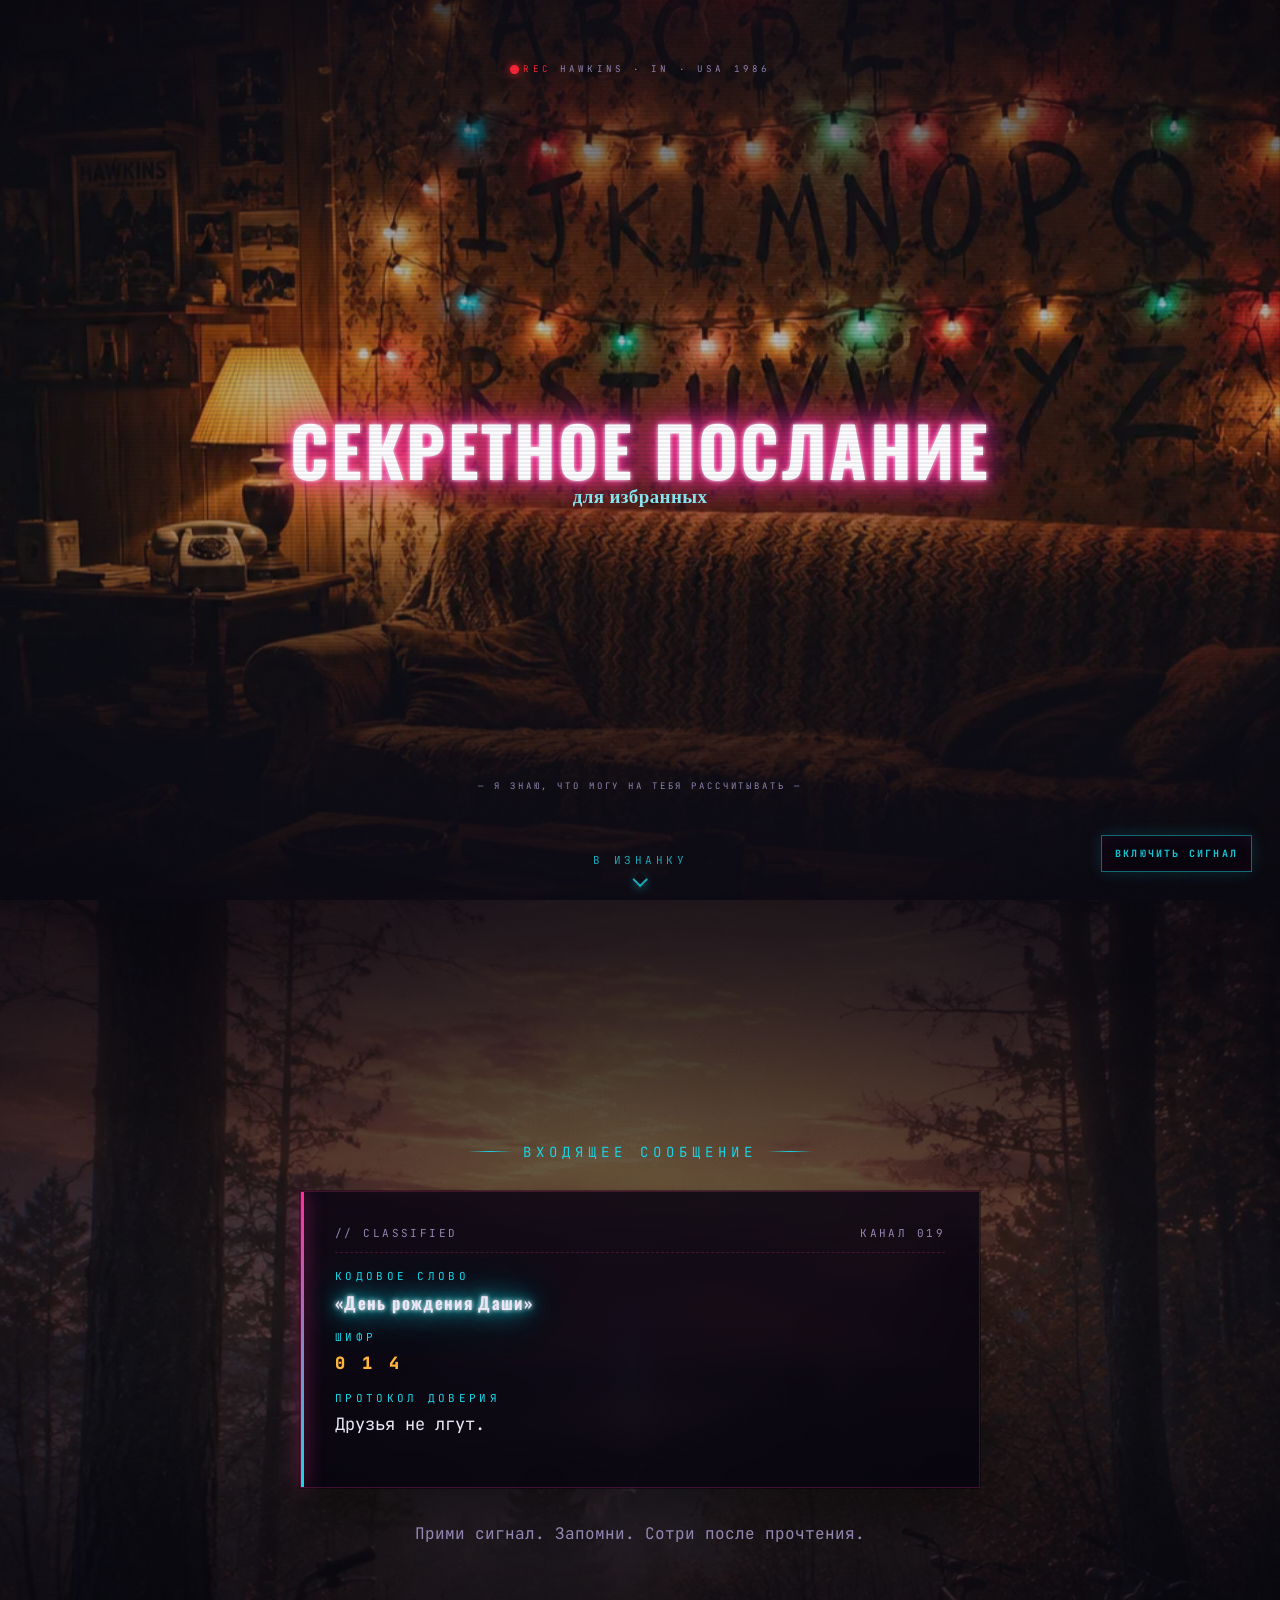
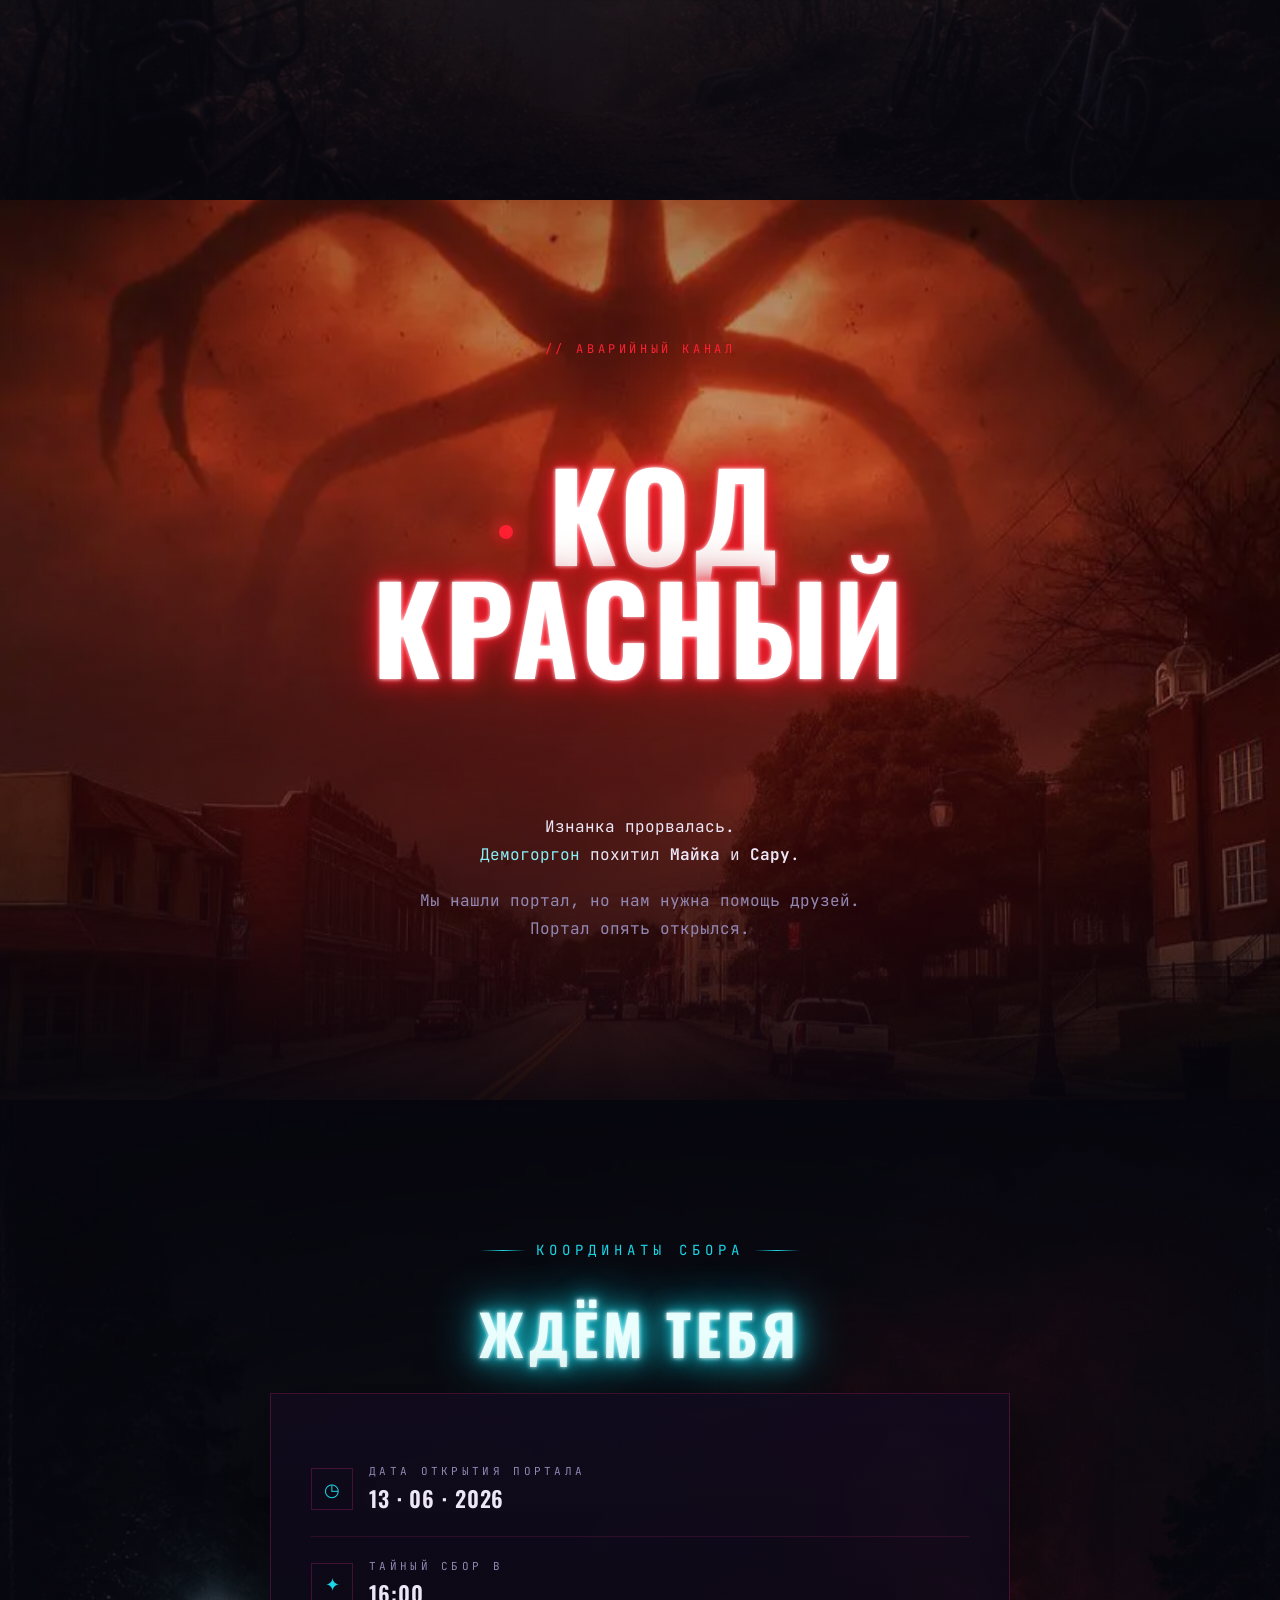
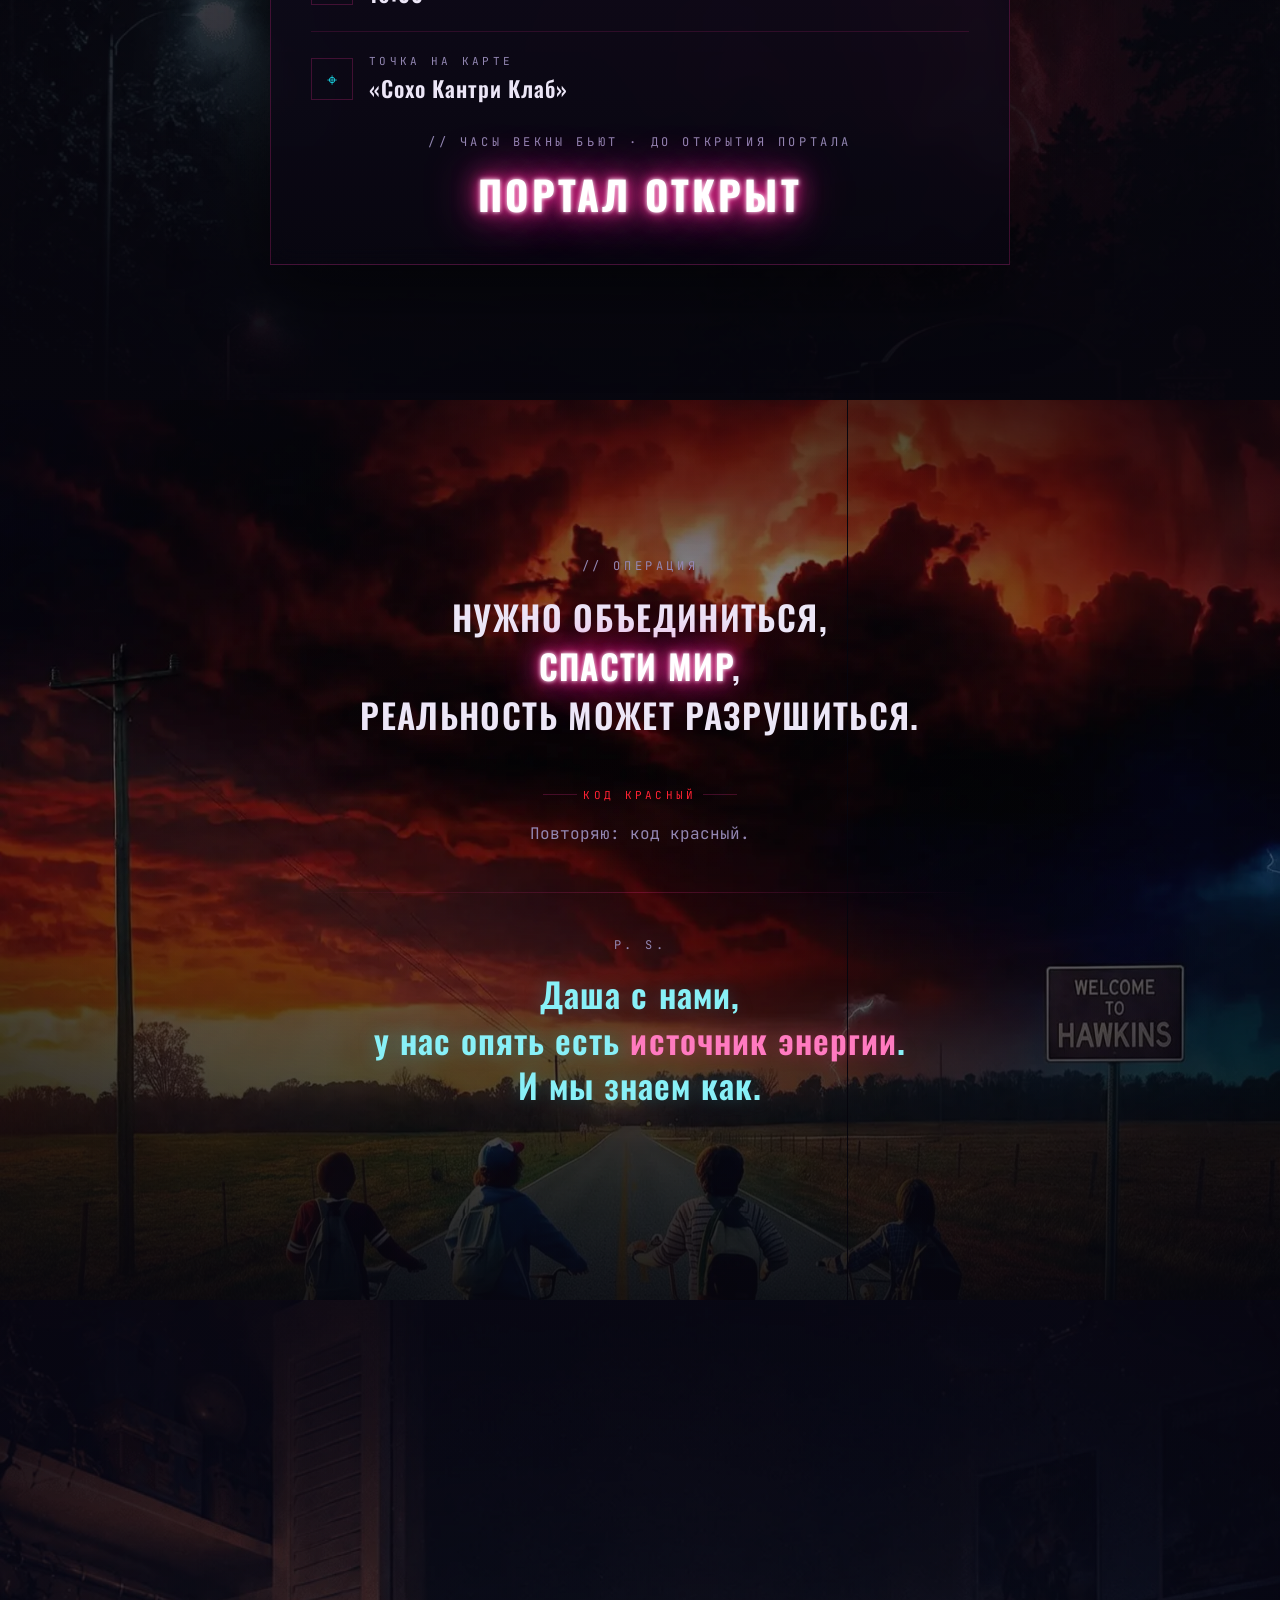
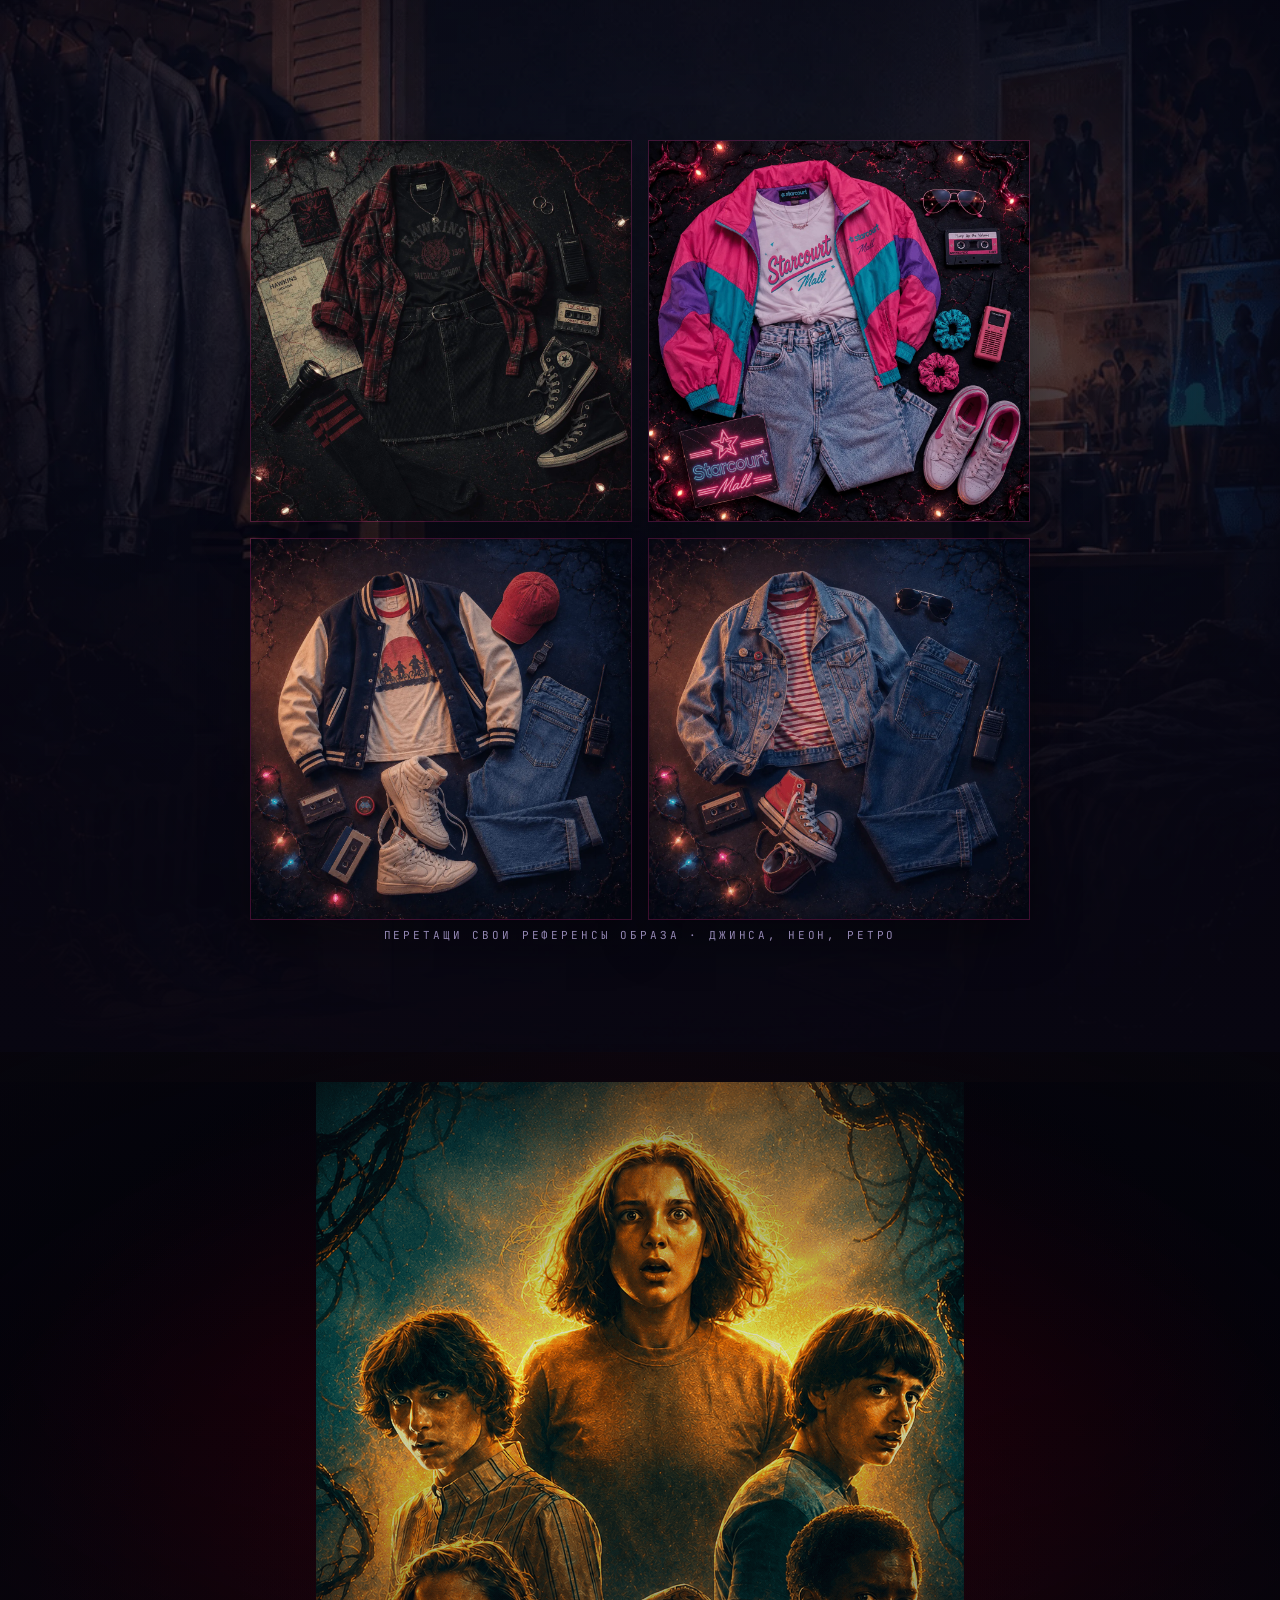
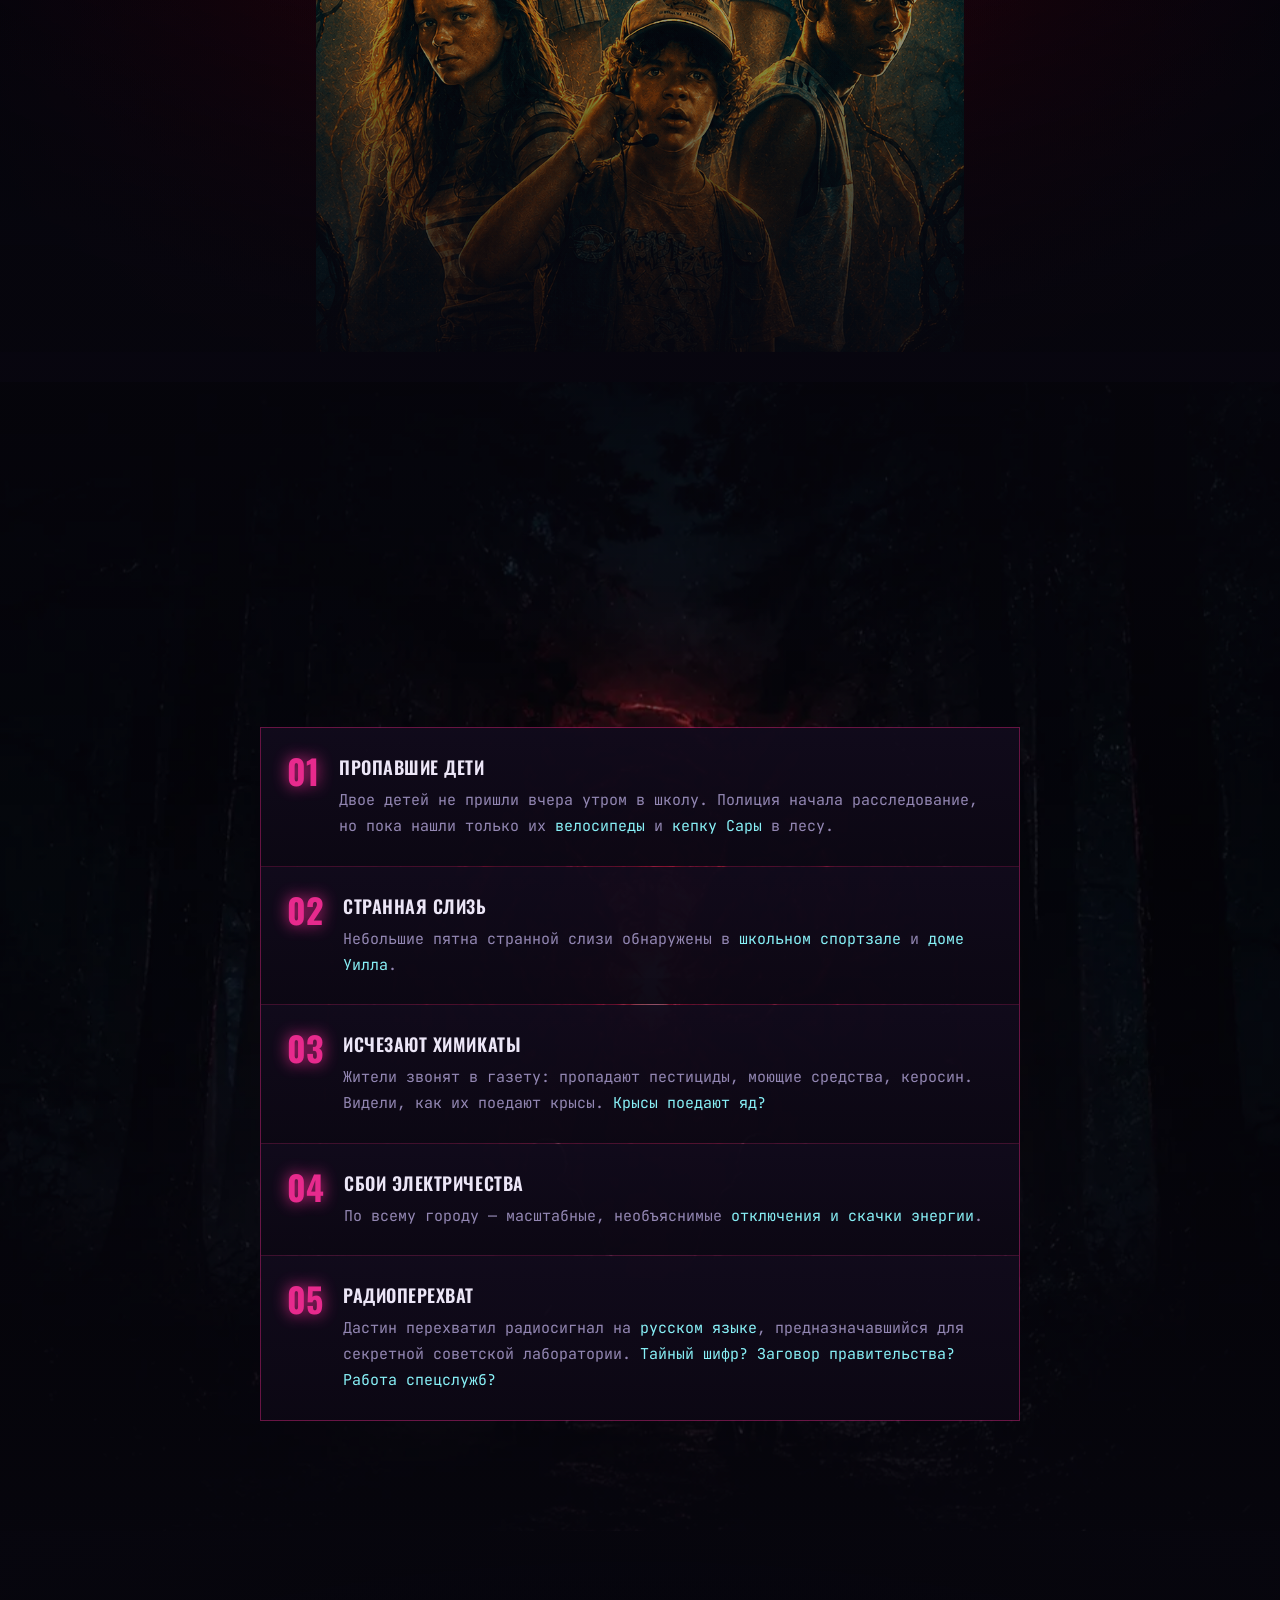
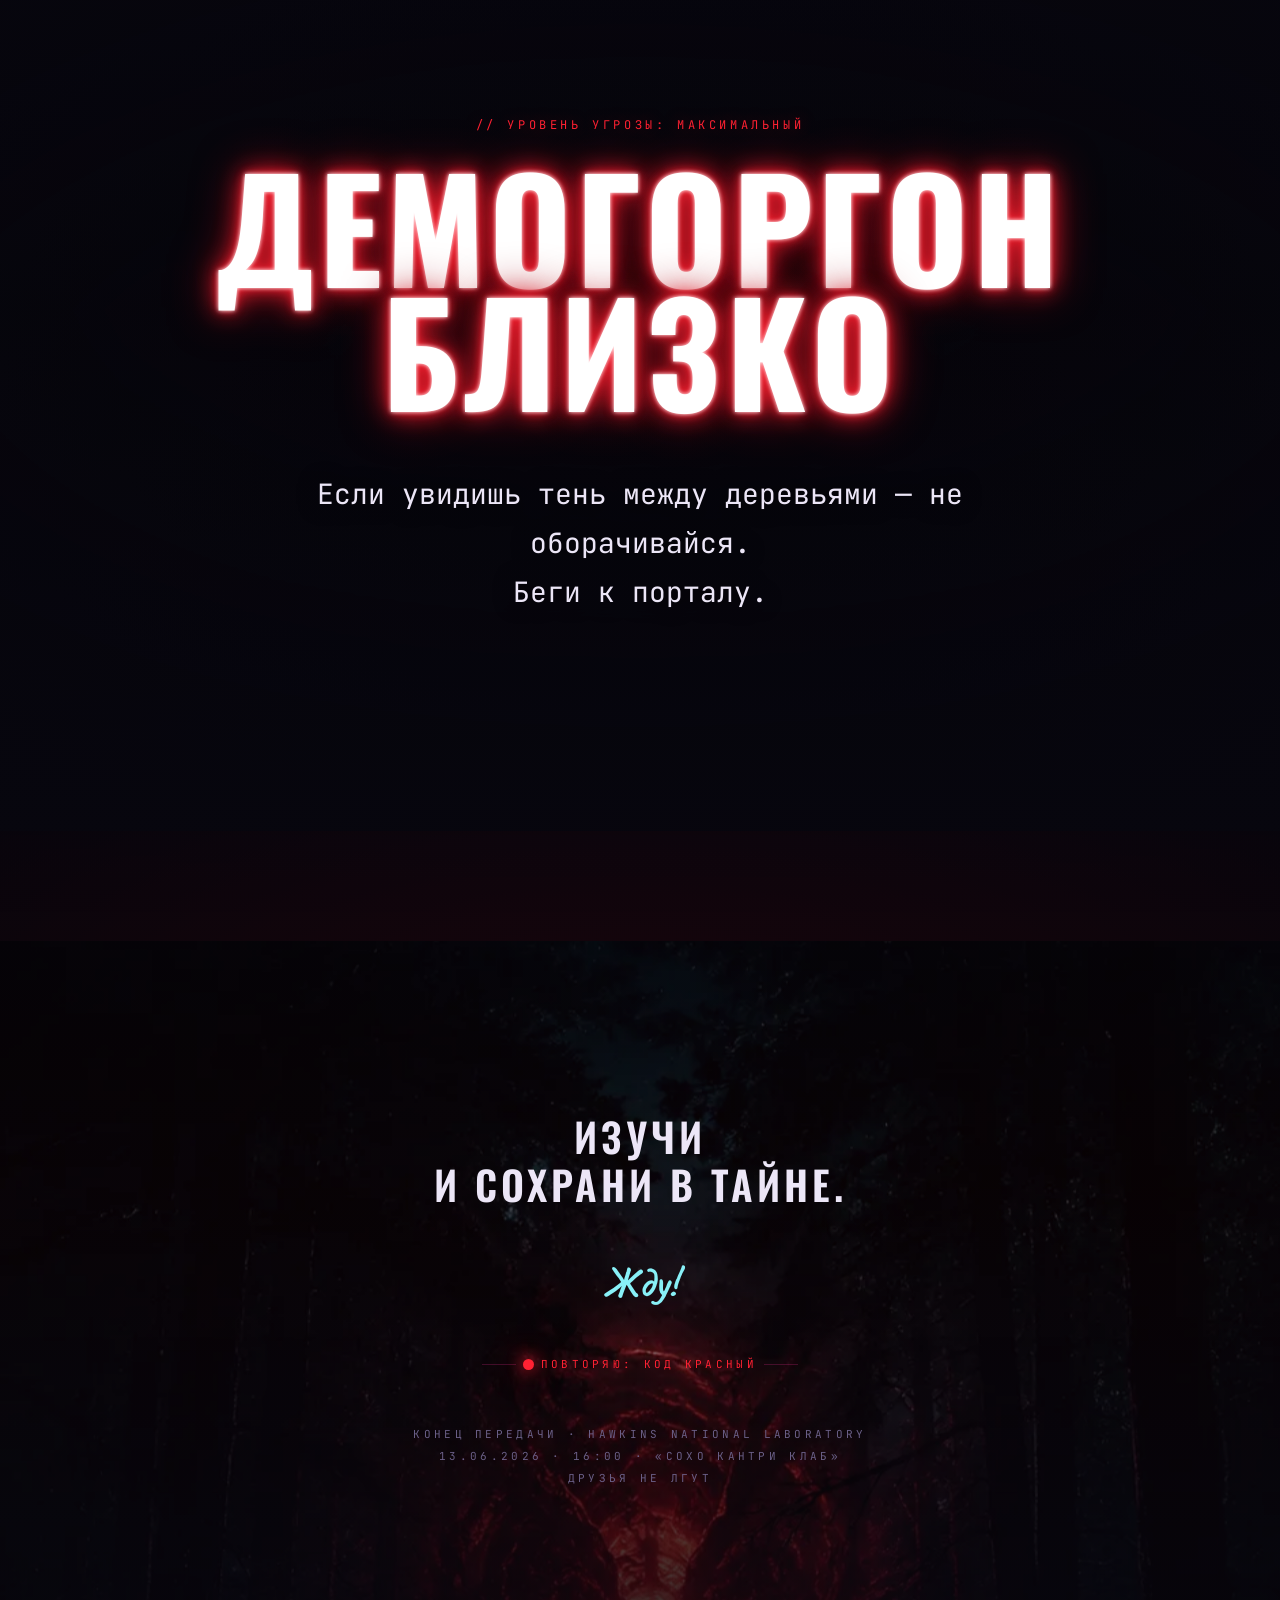
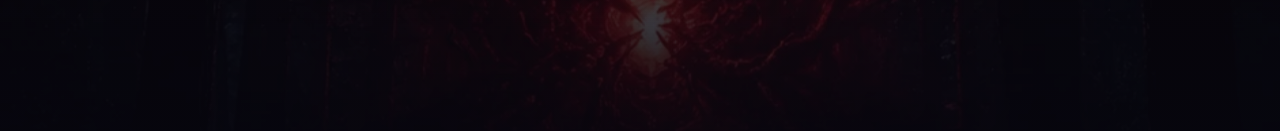
==== commit 0b387258: "Refine landing typography" ====
--- a/invite.html
+++ b/invite.html
@@ -177,8 +177,8 @@
       <div class="label reveal d4 mt-m">P. S.</div>
       <p class="note reveal blur d4 mt-s">
         Даша с нами,<br>
-        у нас опять есть <span class="pink">источник энергии</span><br>
-        — и мы знаем как.
+        у нас опять есть <span class="pink">источник энергии</span>.<br>
+        И мы знаем как.
       </p>
     </div>
   </section>
@@ -200,7 +200,7 @@
         штат Индиана, незамеченным — нужно соблюсти дресс-код:
         <strong style="color:var(--ink)"><span class="nowrap">Америка 80-х</span></strong>.
       </p>
-      <p class="lede dim mt-s reveal d3">Погружаю тебя в контекст заранее.<br>На месте не будет времени. <span style="color:var(--amber)">Часы Векны бьют.</span></p>
+      <p class="lede dim mt-s reveal d3">Погружаю тебя в контекст заранее.<br>На месте не будет времени. <span style="color:var(--cyan-soft)">Часы Векны бьют.</span></p>
 
       <div class="dress-grid reveal d4">
         <img class="dress-img" src="img/dress1.webp?v=20260606-2053" alt="Референс дресс-кода 80-х">
--- a/invite.css
+++ b/invite.css
@@ -455,11 +455,15 @@
    P.S. handwritten note
    ============================================================ */
 .note{
-  font-family:'Caveat', cursive; font-weight:600;
-  font-size:clamp(22px,6.5vw,34px); line-height:1.4; color:var(--cyan-soft);
+  max-width:min(720px,86vw);
+  margin-inline:auto;
+  font-family:'Oswald', sans-serif; font-weight:600;
+  font-size:clamp(20px,4vw,34px); line-height:1.35; color:var(--cyan-soft);
+  letter-spacing:.03em;
+  text-align:center;
   text-shadow:0 0 18px rgba(26,214,230,.25);
 }
-.note .pink{ color:var(--pink-soft); text-shadow:0 0 18px rgba(255,46,154,.3); }
+.note .pink{ color:var(--pink-soft); white-space:nowrap; text-shadow:0 0 18px rgba(255,46,154,.3); }
 #mission .scene-bg img{
   object-position:center center;
 }
@@ -594,7 +598,7 @@
 .ev .ev-title{ font-family:'Oswald',sans-serif; font-weight:600; font-size:clamp(15px,4.4vw,20px); letter-spacing:.03em; text-transform:uppercase; color:var(--ink); margin-bottom:7px; }
 .ev .ev-body{ font-size:clamp(13px,3.6vw,15px); line-height:1.7; color:var(--muted); }
 .ev .ev-body .hl{ color:var(--cyan-soft); }
-.ev .ev-body .q{ color:var(--amber); font-style:normal; }
+.ev .ev-body .q{ color:var(--cyan-soft); font-style:normal; }
 .redacted{ background:#000; color:#000; padding:0 .3em; border-radius:1px; user-select:none; }
 
 /* ============================================================
@@ -752,14 +756,14 @@
 
 #hero .hero-sub{
   position:absolute;
-  top:calc(50% + clamp(28px,3.5vw,58px));
+  top:calc(50% + clamp(20px,2.7vw,42px));
   left:50%;
   width:min(88vw,760px);
   transform:translateX(-50%) !important;
   font-style:normal;
   font-weight:700;
   font-size:clamp(19px,1.45vw,28px);
-  line-height:1.35;
+  line-height:1.28;
   margin:0;
   text-wrap:balance;
   z-index:3;
@@ -819,9 +823,9 @@
   }
 
   #hero .hero-sub{
-    top:calc(50% + 30px);
+    top:calc(50% + 10px);
     width:88vw;
-    font-size:clamp(20px,5.2vw,23px);
+    font-size:clamp(21px,5.6vw,25px);
   }
 
   #hero .hero-meta{
@@ -932,3 +936,50 @@
     font-size:21px;
   }
 }
+
+/* ============================================================
+   MICRO LABEL SCALE
+   Slightly improves small uppercase labels while keeping spacing safe.
+   ============================================================ */
+.eyebrow{
+  font-size:clamp(11px,3vw,14px);
+  letter-spacing:.36em;
+}
+
+.label{
+  font-size:clamp(10px,2.8vw,12px);
+  letter-spacing:.30em;
+}
+
+.hero-meta{
+  font-size:clamp(11px,3vw,13px);
+  letter-spacing:.24em;
+}
+
+.scroll-cue{
+  font-size:11px;
+}
+
+.tcard .row,
+.tcard .ftitle,
+.detail .dt-label,
+.cd-label,
+.slot-cap,
+.footer-id{
+  font-size:11px;
+}
+
+@media (max-width:699px){
+  .eyebrow{
+    letter-spacing:.28em;
+  }
+
+  .label{
+    letter-spacing:.24em;
+  }
+
+  .hero-meta{
+    font-size:10px;
+    letter-spacing:.22em;
+  }
+}
